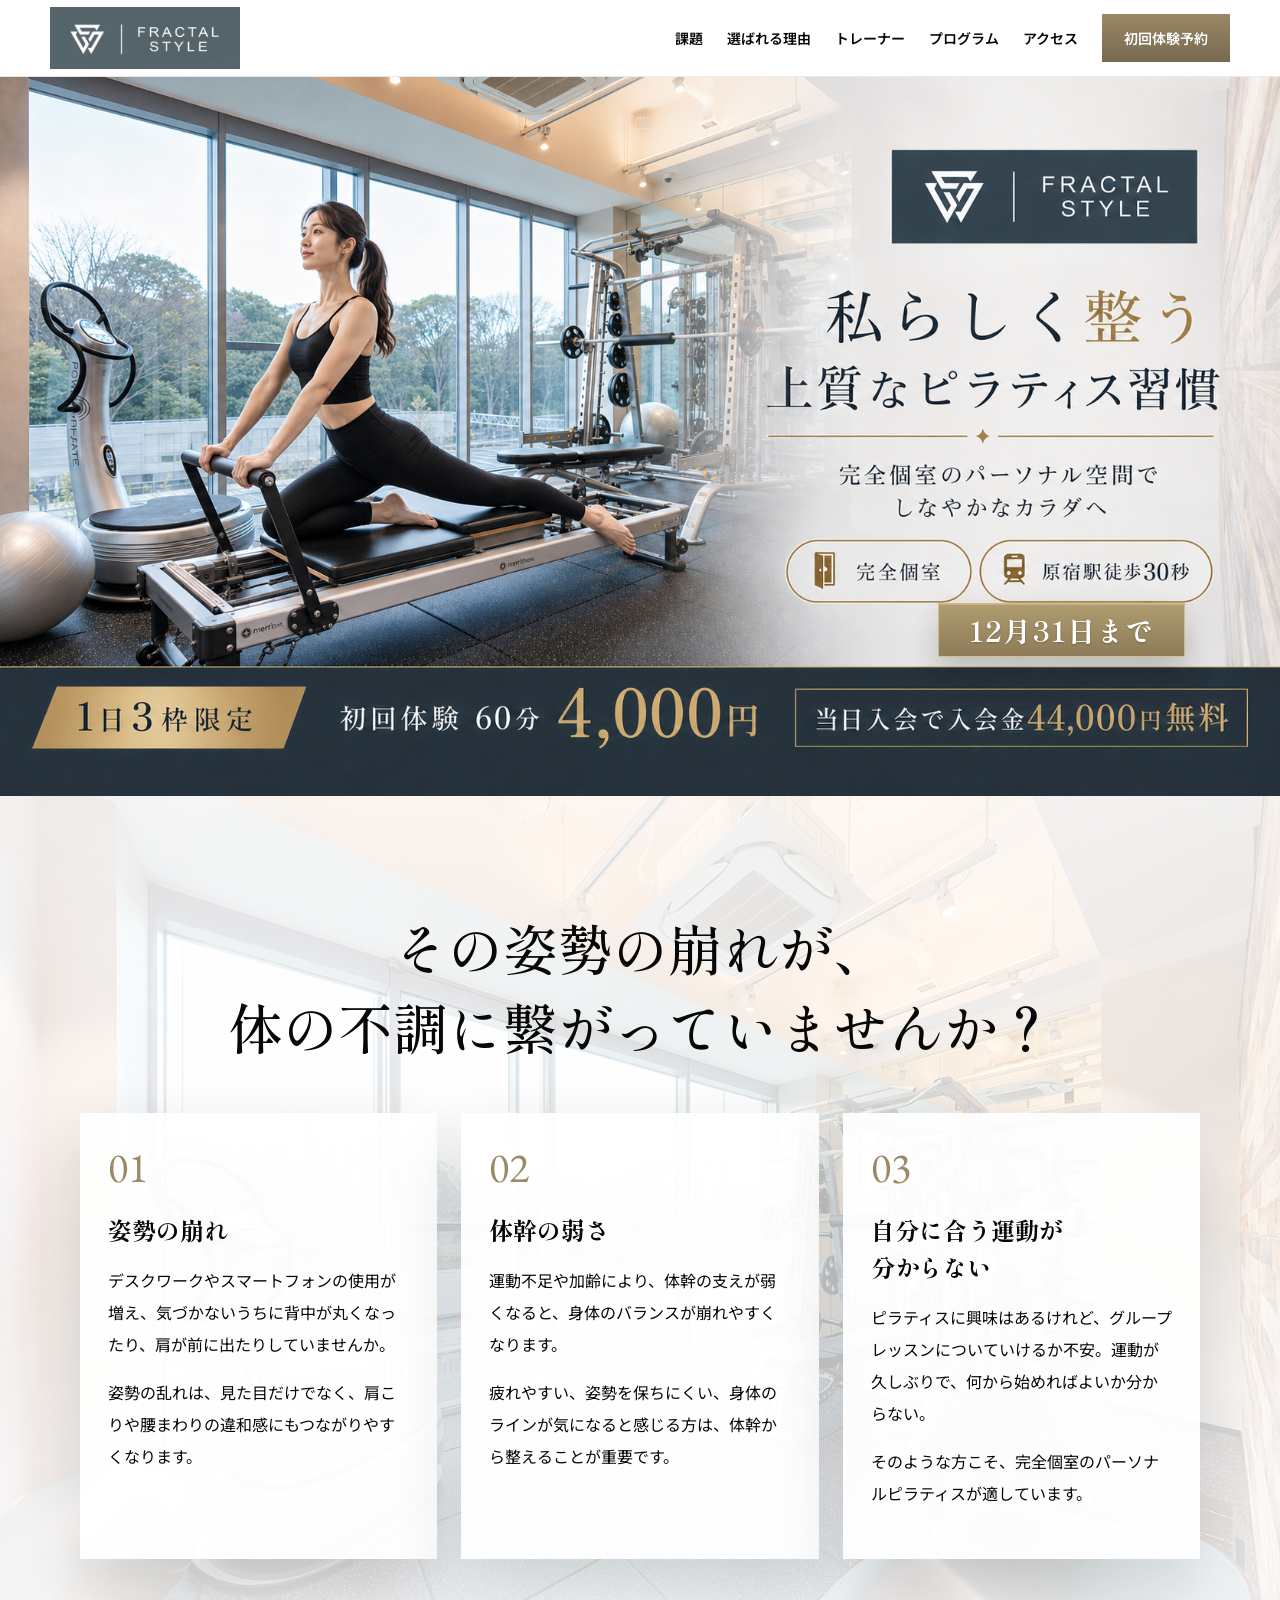
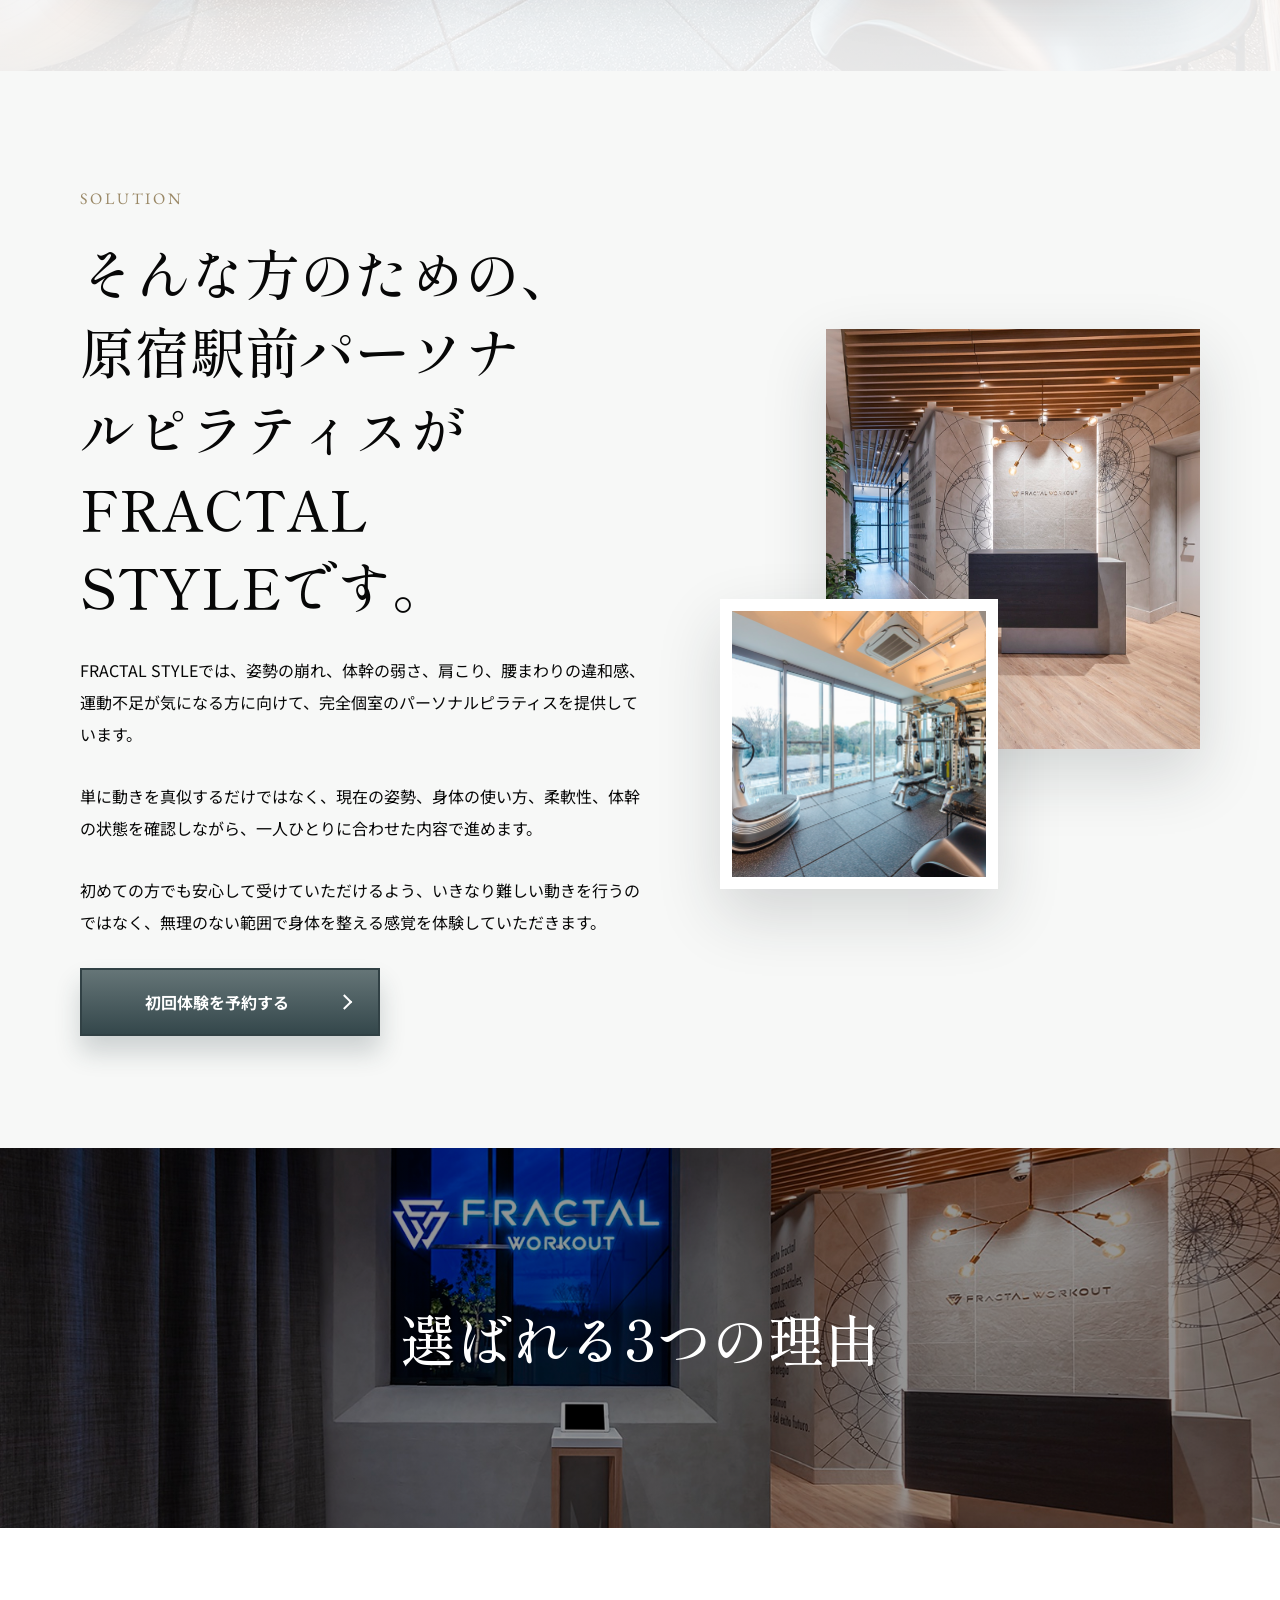
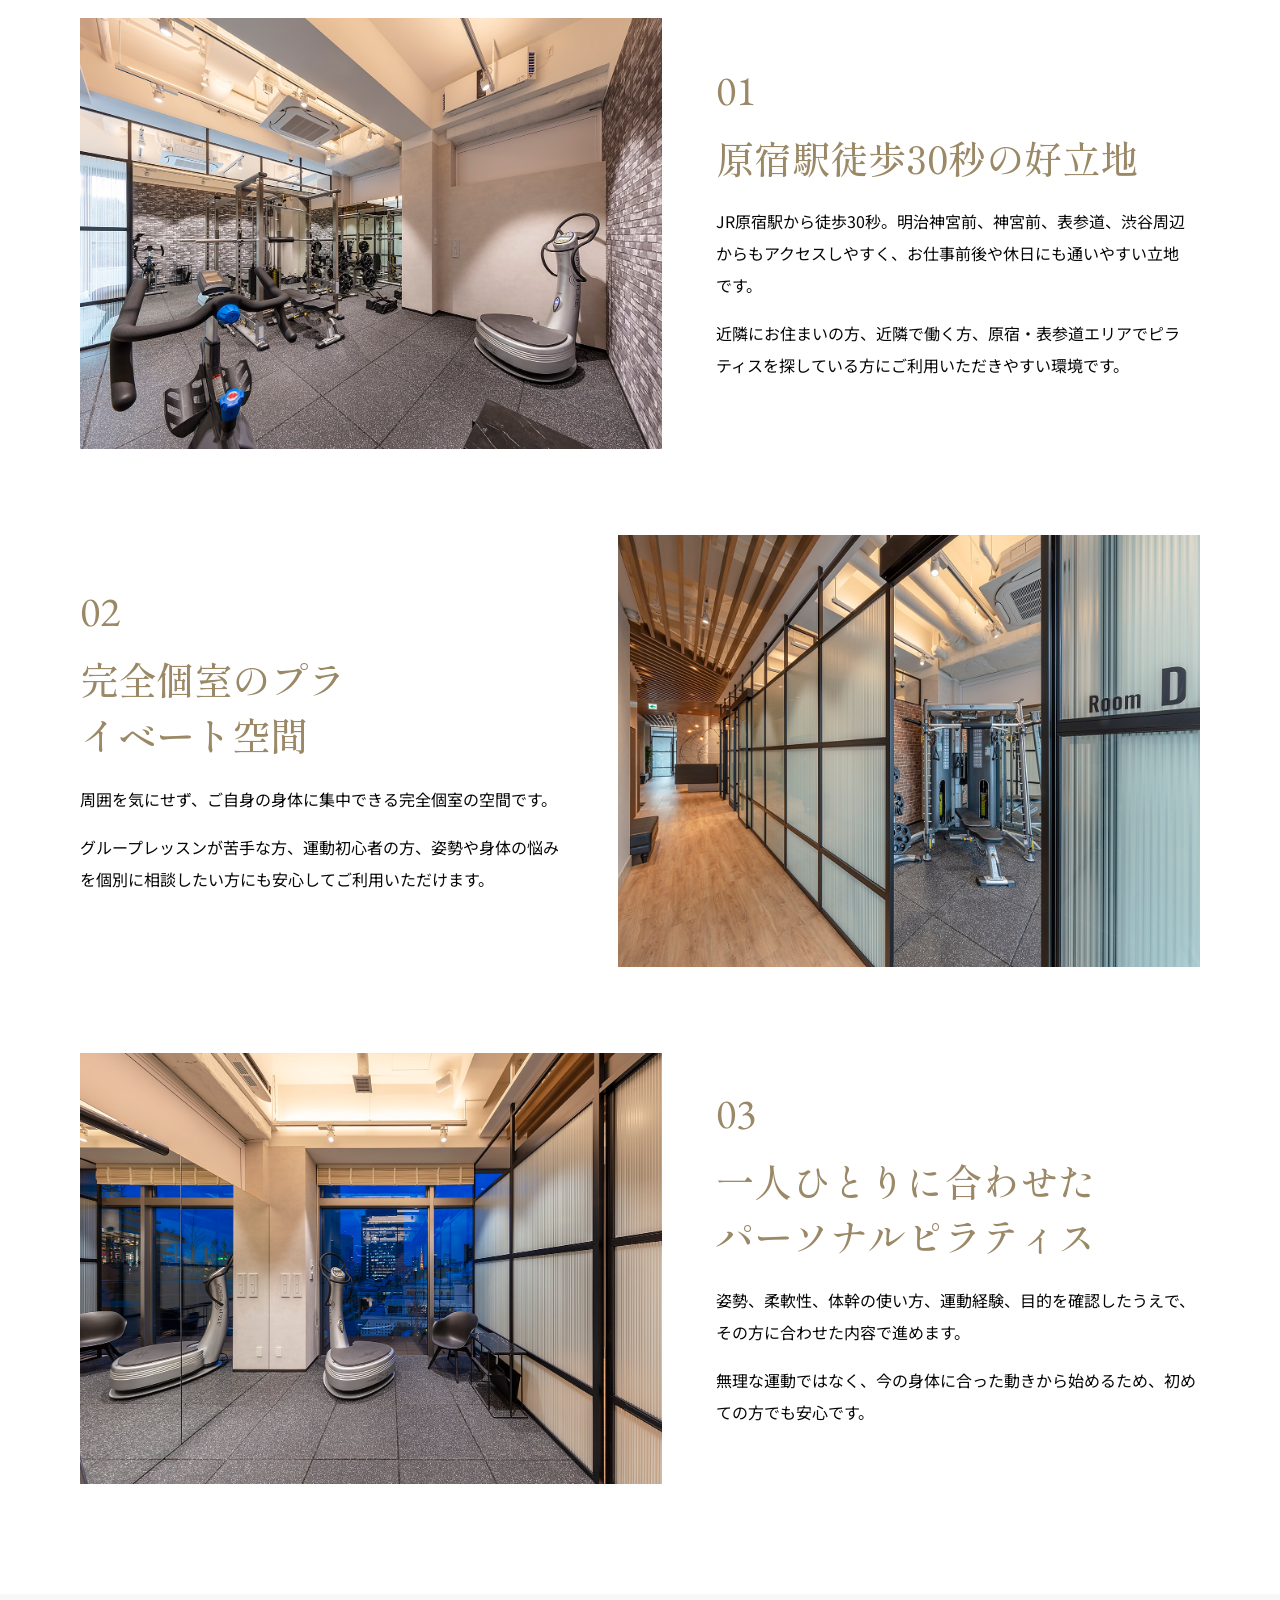
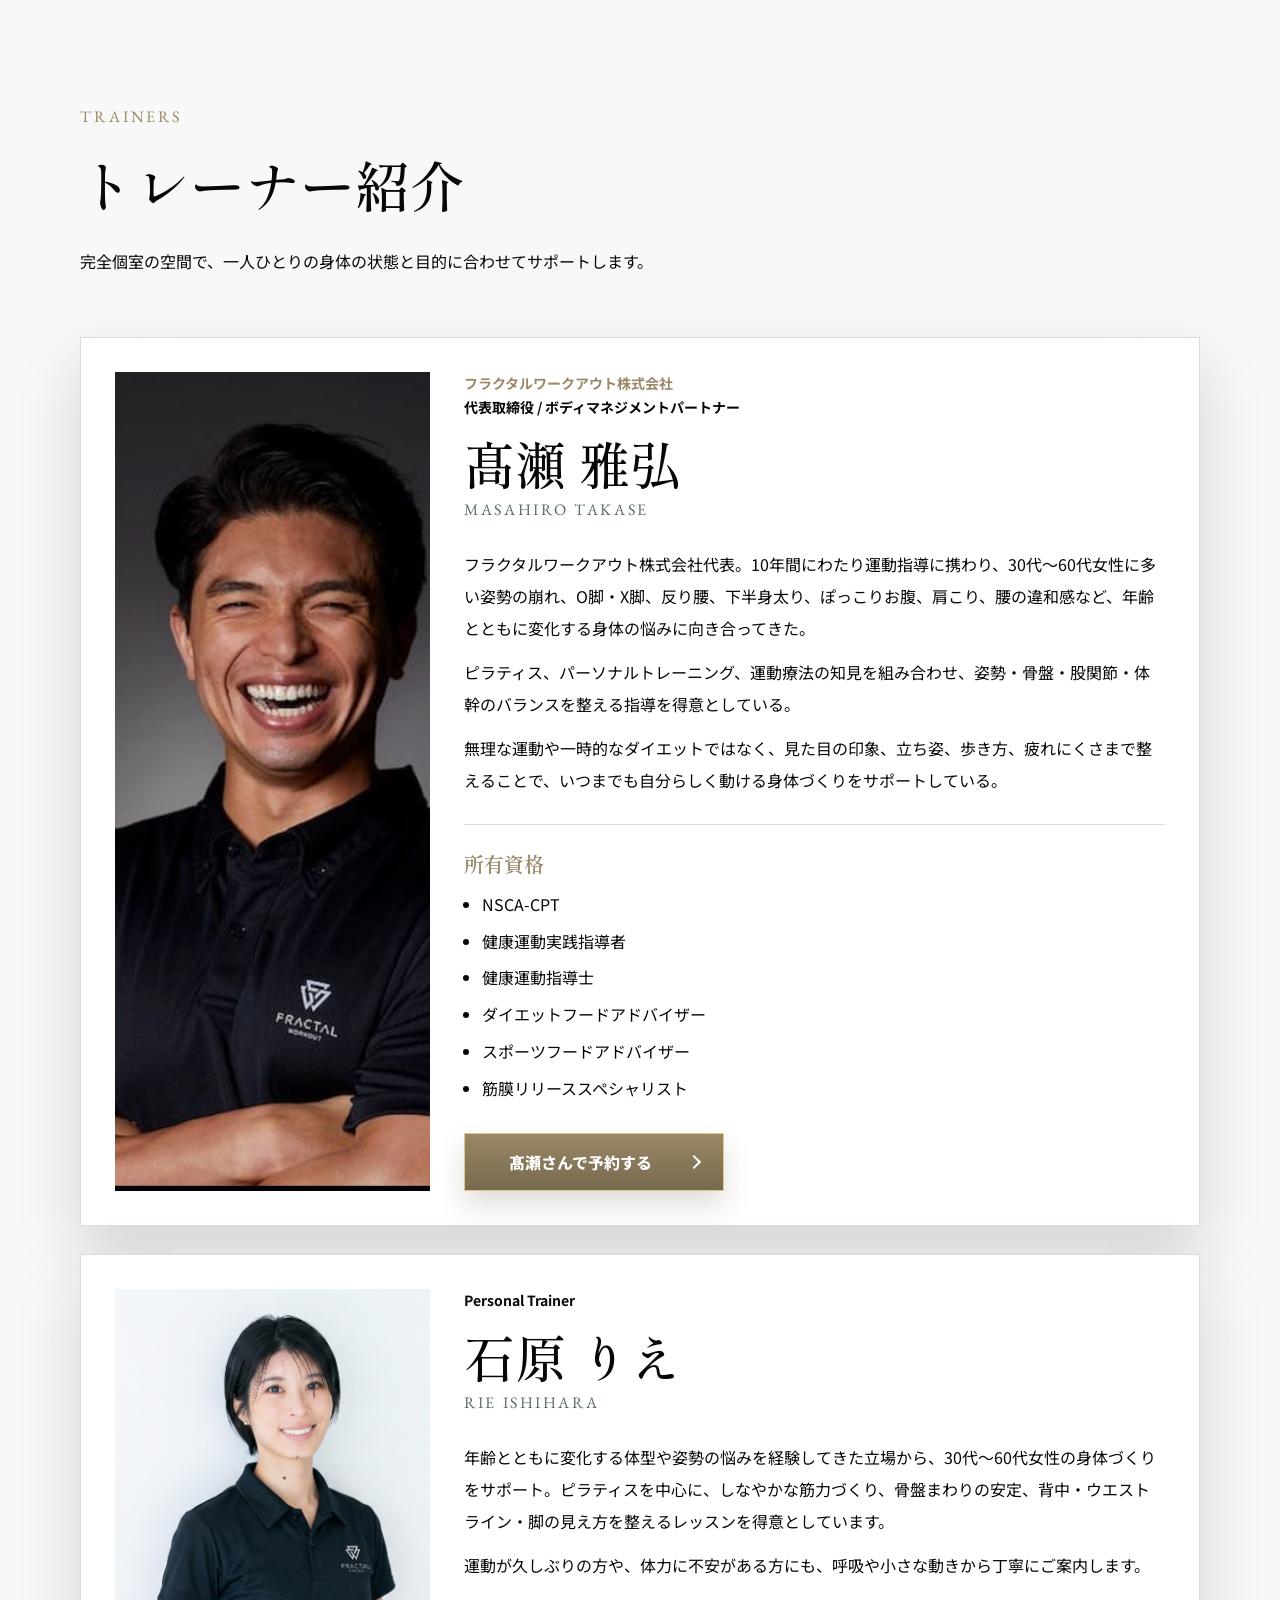
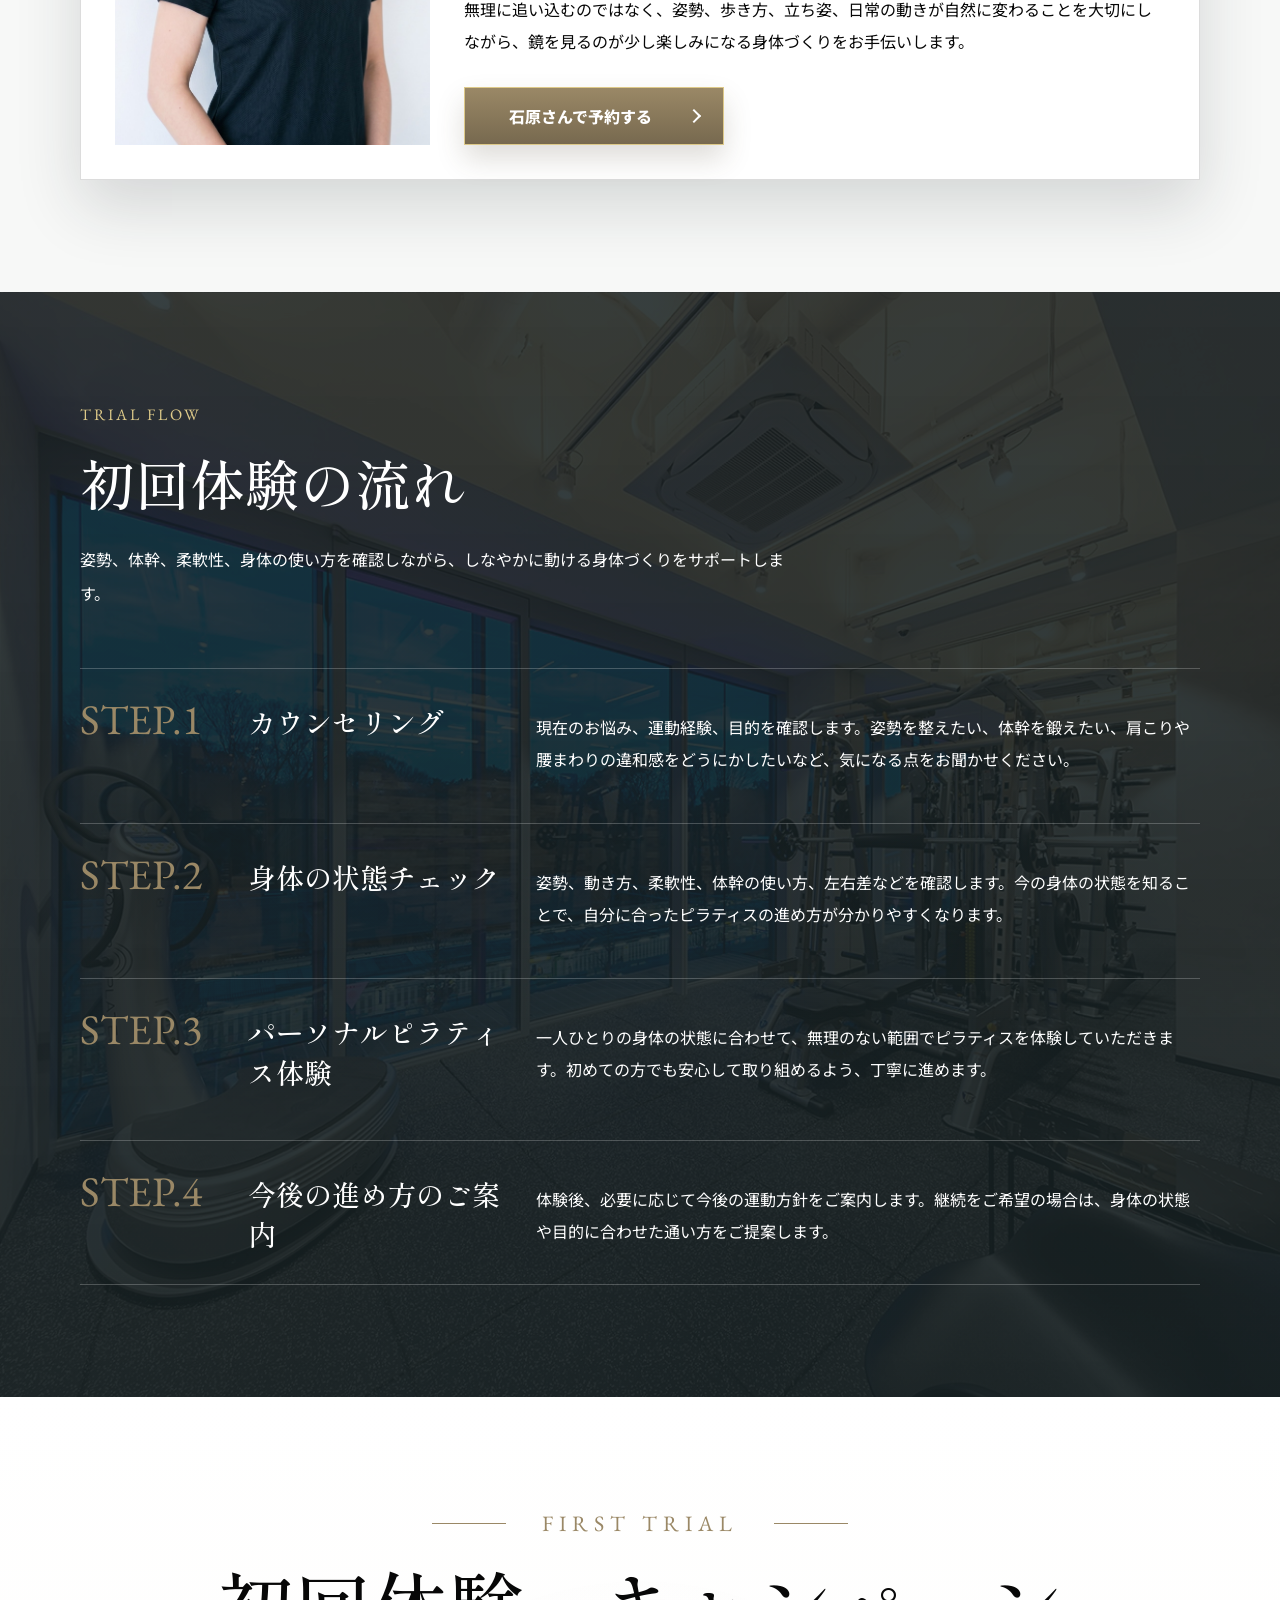
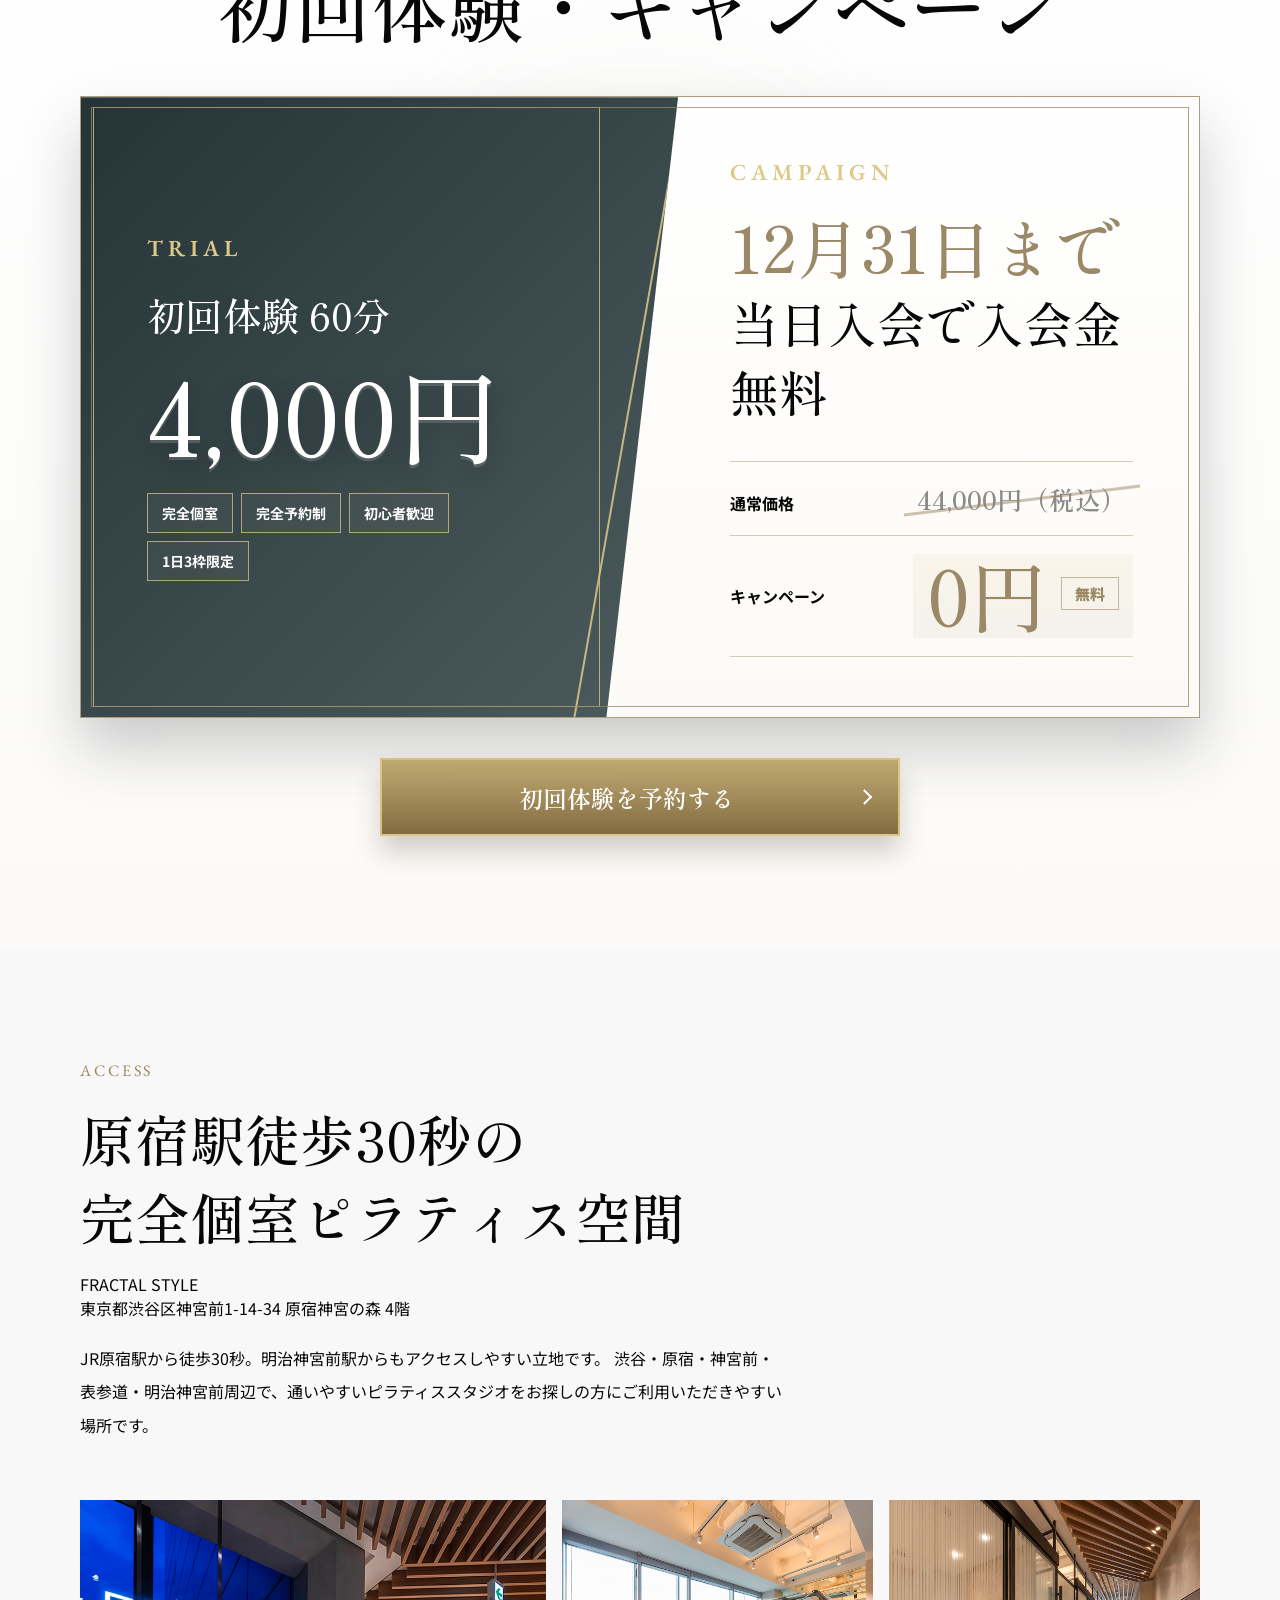
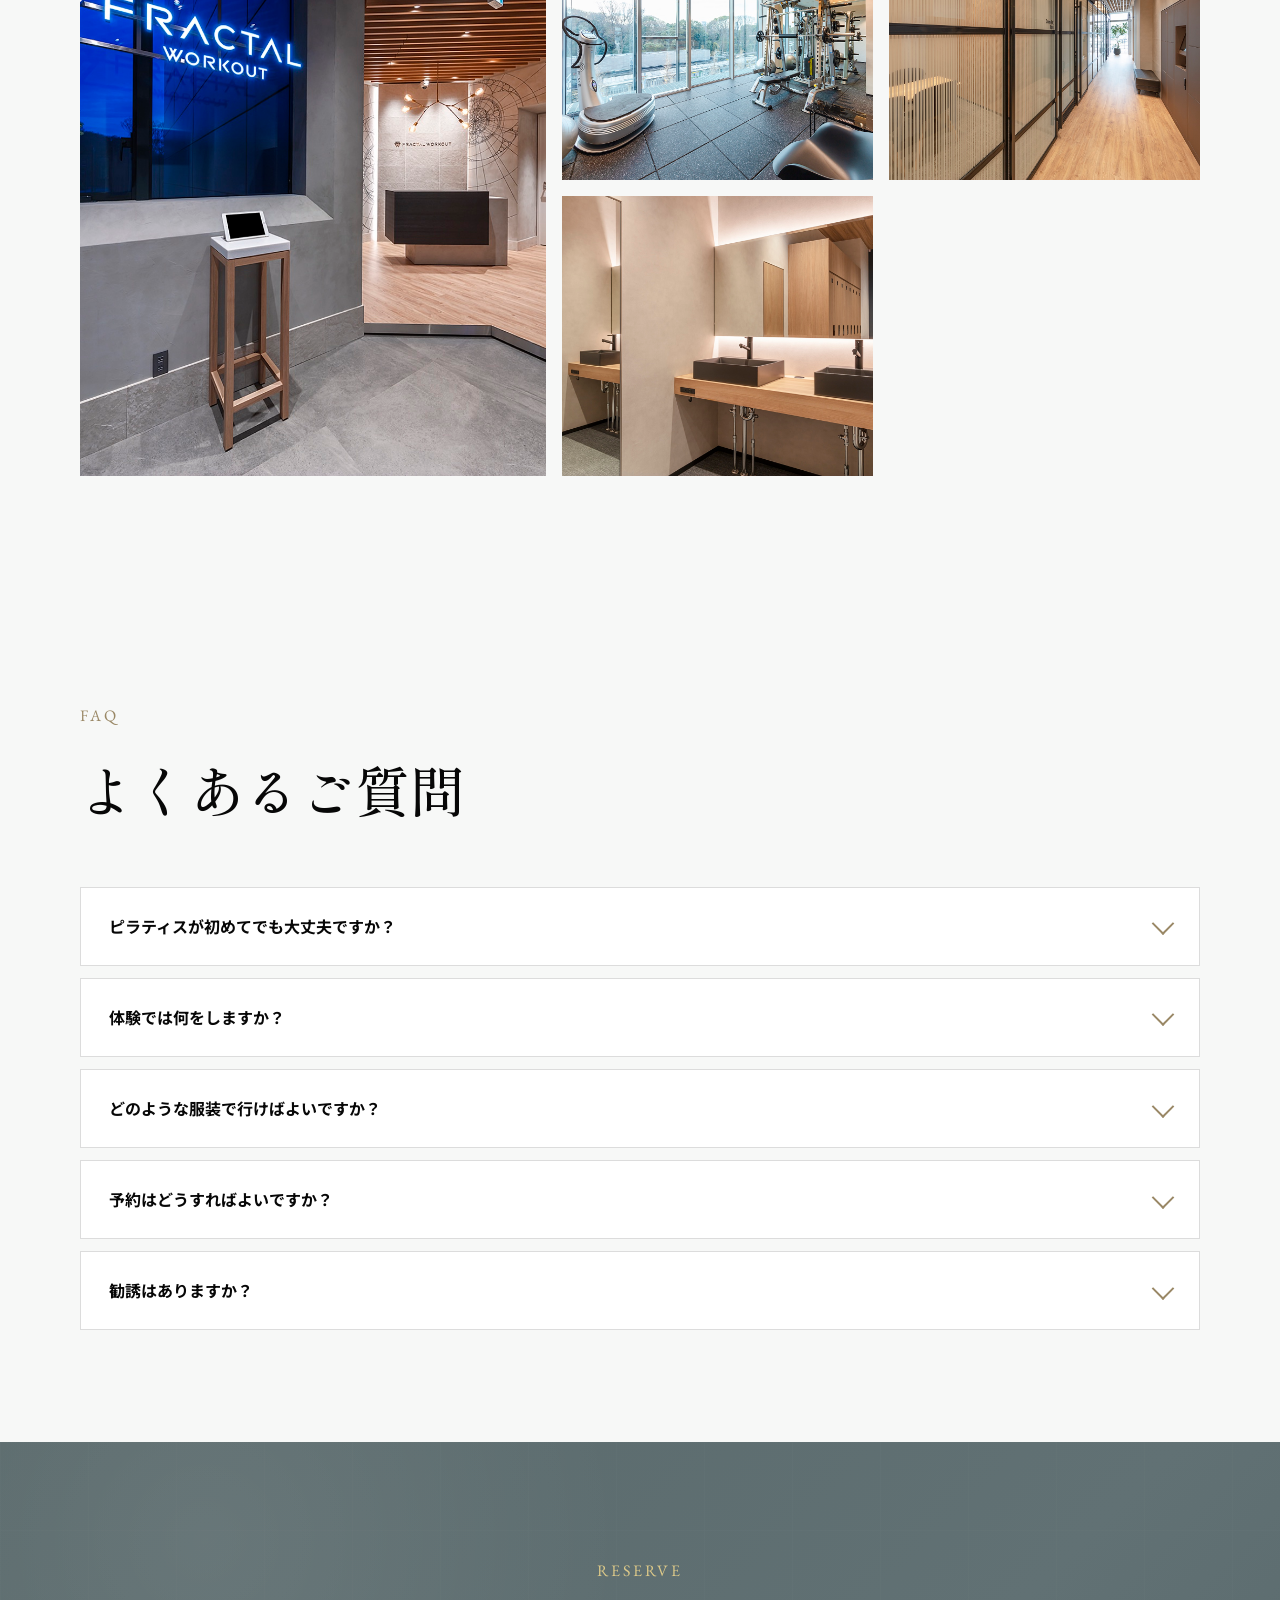
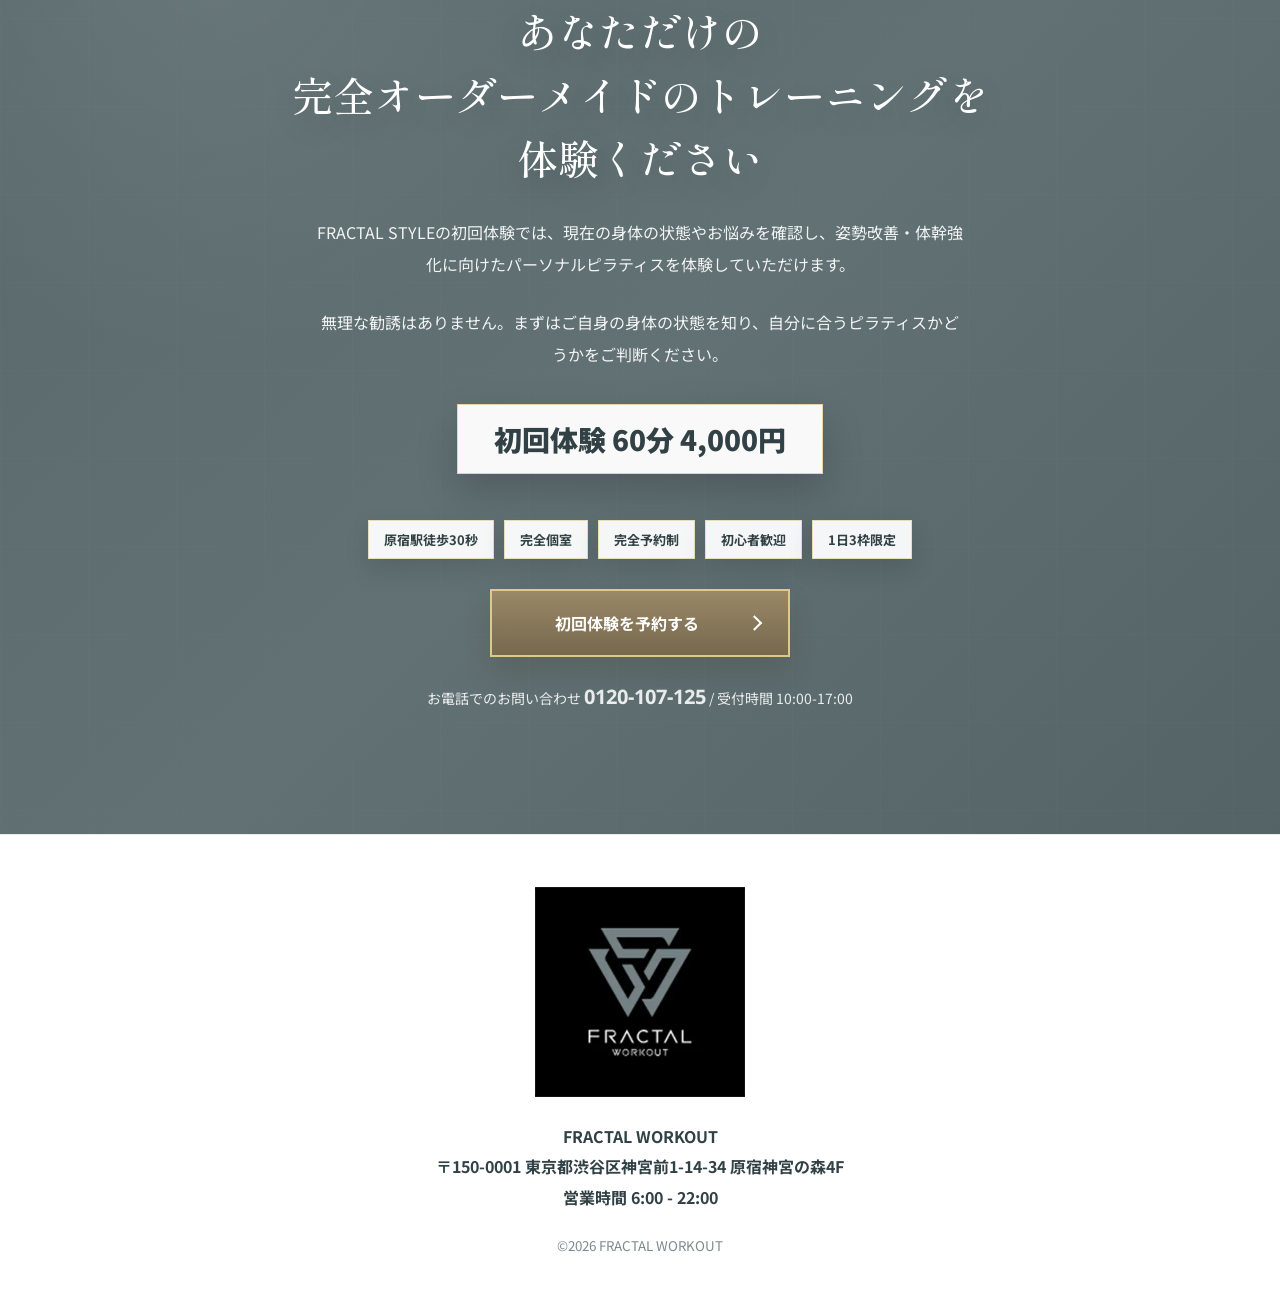
==== index.html @ 4dd850ac "Match FV deadline label size to selected mock" ====
<!DOCTYPE html>
<html lang="ja">
  <head>
    <meta charset="UTF-8" />
    <meta name="viewport" content="width=device-width, initial-scale=1.0" />
	    <title>FRACTAL STYLE｜原宿駅前の完全個室パーソナルピラティス</title>
    <meta
      name="description"
	      content="原宿駅徒歩30秒。完全個室で始めるパーソナルピラティス。姿勢改善・体幹強化を目的とした初回体験60分4,000円。"
    />
    <link rel="preconnect" href="https://fonts.googleapis.com" />
    <link rel="preconnect" href="https://fonts.gstatic.com" crossorigin />
    <link
      href="https://fonts.googleapis.com/css2?family=EB+Garamond:wght@400;500;600&family=Noto+Sans+JP:wght@300;400;500;700;900&family=Noto+Sans:wght@400;600;700&family=Shippori+Mincho:wght@400;500;600;700&display=swap"
      rel="stylesheet"
    />
	    <link rel="stylesheet" href="./styles-bg2.css?v=20260518-deadline-pill2" />
  </head>
  <body>
    <header class="header" data-header>
      <div class="header__inner">
        <a class="header__logo" href="#top" aria-label="FRACTAL STYLE トップへ">
          <img src="./assets/images/fractal-style-logo-horizontal-reference.png?v=20260518-deadline-pill2" alt="FRACTAL STYLE" />
        </a>
        <button class="header__toggle" type="button" aria-label="メニューを開閉" data-menu-toggle>
          <span></span>
          <span></span>
        </button>
        <nav class="header__nav" data-nav>
	          <a href="#problem">課題</a>
	          <a href="#feature">選ばれる理由</a>
	          <a href="#trainers">トレーナー</a>
	          <a href="#program">プログラム</a>
	          <a href="#access">アクセス</a>
	          <a class="header__button" href="https://fractal-workout.stores.jp/reserve/fractal-workout/4897576/book/course_type?courseCanonicalId=946005">初回体験予約</a>
        </nav>
      </div>
    </header>

    <main id="top">
      <section class="fv">
        <div class="fv__media">
          <img src="./assets/images/hero-fractal-style-final-20260516.png?v=20260518-deadline-pill2" alt="FRACTAL STYLEの完全個室パーソナルピラティス" />
        </div>
        <div class="fv__deadline-pill" aria-label="キャンペーン期限">
          <span data-campaign-deadline>5月31日まで</span>
        </div>
        <div class="fv-mobile" aria-label="FRACTAL STYLEの完全個室パーソナルピラティス">
          <img class="fv-mobile__image" src="./assets/images/hero-fractal-style-mobile-provided-20260516.png?v=20260518-deadline-pill2" alt="私らしく整う上質なピラティス習慣。完全個室、原宿駅徒歩30秒。初回体験60分4,000円、当日入会で入会金44,000円無料。" />
        </div>
      </section>

      <section class="problem section" id="problem">
        <div class="inner">
          <h2 class="section-title reveal">
            <span class="line">その姿勢の崩れが、</span><br />
            <span class="line">体の不調に繋がっていませんか？</span>
          </h2>
          <div class="problem__grid">
            <article class="problem-card reveal">
              <span>01</span>
              <h3>姿勢の崩れ</h3>
              <p>デスクワークやスマートフォンの使用が増え、気づかないうちに背中が丸くなったり、肩が前に出たりしていませんか。</p>
              <p>姿勢の乱れは、見た目だけでなく、肩こりや腰まわりの違和感にもつながりやすくなります。</p>
            </article>
            <article class="problem-card reveal">
              <span>02</span>
              <h3>体幹の弱さ</h3>
              <p>運動不足や加齢により、体幹の支えが弱くなると、身体のバランスが崩れやすくなります。</p>
              <p>疲れやすい、姿勢を保ちにくい、身体のラインが気になると感じる方は、体幹から整えることが重要です。</p>
            </article>
            <article class="problem-card reveal">
              <span>03</span>
              <h3>自分に合う運動が<br />分からない</h3>
              <p>ピラティスに興味はあるけれど、グループレッスンについていけるか不安。運動が久しぶりで、何から始めればよいか分からない。</p>
              <p>そのような方こそ、完全個室のパーソナルピラティスが適しています。</p>
            </article>
          </div>
        </div>
      </section>

      <section class="concept section" id="concept">
        <div class="inner concept__inner">
          <div class="concept__text reveal">
            <p class="section-label">SOLUTION</p>
            <h2 class="concept__title">
              <span class="line">そんな方のための、</span><br />
              <span class="line">原宿駅前パーソナルピラティスが</span><br />
              <span class="line">FRACTAL STYLEです。</span>
            </h2>
            <p>
              FRACTAL STYLEでは、姿勢の崩れ、体幹の弱さ、肩こり、腰まわりの違和感、運動不足が気になる方に向けて、完全個室のパーソナルピラティスを提供しています。
            </p>
            <p>
              単に動きを真似するだけではなく、現在の姿勢、身体の使い方、柔軟性、体幹の状態を確認しながら、一人ひとりに合わせた内容で進めます。
            </p>
            <p>
              初めての方でも安心して受けていただけるよう、いきなり難しい動きを行うのではなく、無理のない範囲で身体を整える感覚を体験していただきます。
            </p>
            <a class="button button--dark" href="https://fractal-workout.stores.jp/reserve/fractal-workout/4897576/book/course_type?courseCanonicalId=946005">初回体験を予約する</a>
          </div>
          <div class="concept__images reveal">
            <img src="./assets/images/interior_reception_01.jpg" alt="FRACTAL STYLEの受付空間" />
            <img src="./assets/images/interior_gym_day_01.jpg" alt="自然光が入る完全個室トレーニング空間" />
          </div>
        </div>
      </section>

      <section class="feature" id="feature">
        <div class="feature__heading reveal">
          <h2>選ばれる3つの理由</h2>
        </div>
        <div class="inner feature__list">
          <article class="feature-item reveal">
            <div class="feature-item__image">
              <img src="./assets/images/interior_gym_day_02.jpg" alt="原宿駅徒歩30秒のジム空間" />
            </div>
            <div class="feature-item__body">
              <span>01</span>
              <h3>原宿駅徒歩30秒の好立地</h3>
              <p>JR原宿駅から徒歩30秒。明治神宮前、神宮前、表参道、渋谷周辺からもアクセスしやすく、お仕事前後や休日にも通いやすい立地です。</p>
              <p>近隣にお住まいの方、近隣で働く方、原宿・表参道エリアでピラティスを探している方にご利用いただきやすい環境です。</p>
            </div>
          </article>
          <article class="feature-item feature-item--reverse reveal">
            <div class="feature-item__image">
              <img src="./assets/images/interior_private_room_01.jpg" alt="完全個室のプライベート空間" />
            </div>
            <div class="feature-item__body">
              <span>02</span>
              <h3>完全個室のプライベート空間</h3>
              <p>周囲を気にせず、ご自身の身体に集中できる完全個室の空間です。</p>
              <p>グループレッスンが苦手な方、運動初心者の方、姿勢や身体の悩みを個別に相談したい方にも安心してご利用いただけます。</p>
            </div>
          </article>
          <article class="feature-item reveal">
            <div class="feature-item__image">
              <img src="./assets/images/interior_gym_night_02.jpg" alt="一人ひとりに合わせた体験設計" />
            </div>
            <div class="feature-item__body">
              <span>03</span>
              <h3>一人ひとりに合わせた<br />パーソナルピラティス</h3>
              <p>姿勢、柔軟性、体幹の使い方、運動経験、目的を確認したうえで、その方に合わせた内容で進めます。</p>
              <p>無理な運動ではなく、今の身体に合った動きから始めるため、初めての方でも安心です。</p>
            </div>
          </article>
        </div>
      </section>

      <section class="trainers section" id="trainers">
        <div class="inner">
          <div class="heading-block reveal">
            <p class="section-label">TRAINERS</p>
            <h2>トレーナー紹介</h2>
            <p>完全個室の空間で、一人ひとりの身体の状態と目的に合わせてサポートします。</p>
          </div>
          <div class="trainers__grid">
            <article class="trainer-card trainer-card--primary reveal">
              <div class="trainer-card__image">
                <img src="./assets/images/trainer_masahiro_takase.jpg" alt="髙瀬 雅弘" />
              </div>
              <div class="trainer-card__body">
                <p class="trainer-card__company">フラクタルワークアウト株式会社</p>
                <p class="trainer-card__role">代表取締役 / ボディマネジメントパートナー</p>
                <h3>髙瀬 雅弘</h3>
                <p class="trainer-card__en">MASAHIRO TAKASE</p>
                <div class="trainer-card__bio">
                  <p>フラクタルワークアウト株式会社代表。10年間にわたり運動指導に携わり、30代〜60代女性に多い姿勢の崩れ、O脚・X脚、反り腰、下半身太り、ぽっこりお腹、肩こり、腰の違和感など、年齢とともに変化する身体の悩みに向き合ってきた。</p>
                  <p>ピラティス、パーソナルトレーニング、運動療法の知見を組み合わせ、姿勢・骨盤・股関節・体幹のバランスを整える指導を得意としている。</p>
                  <p>無理な運動や一時的なダイエットではなく、見た目の印象、立ち姿、歩き方、疲れにくさまで整えることで、いつまでも自分らしく動ける身体づくりをサポートしている。</p>
                </div>
                <div class="trainer-card__details">
                  <div>
                    <h4>所有資格</h4>
                    <ul>
                      <li>NSCA-CPT</li>
                      <li>健康運動実践指導者</li>
                      <li>健康運動指導士</li>
                      <li>ダイエットフードアドバイザー</li>
                      <li>スポーツフードアドバイザー</li>
                      <li>筋膜リリーススペシャリスト</li>
                    </ul>
                  </div>
                </div>
                <a class="trainer-card__button" href="https://fractal-workout.stores.jp/reserve/fractal-workout/4897576/book/course_type?courseCanonicalId=946005">髙瀬さんで予約する</a>
              </div>
            </article>
            <article class="trainer-card reveal">
              <div class="trainer-card__image">
                <img src="./assets/images/trainer_rie_ishihara.jpg" alt="石原 りえ" />
              </div>
              <div class="trainer-card__body">
                <p class="trainer-card__role">Personal Trainer</p>
                <h3>石原 りえ</h3>
                <p class="trainer-card__en">RIE ISHIHARA</p>
                <div class="trainer-card__bio">
                  <p>年齢とともに変化する体型や姿勢の悩みを経験してきた立場から、30代〜60代女性の身体づくりをサポート。ピラティスを中心に、しなやかな筋力づくり、骨盤まわりの安定、背中・ウエストライン・脚の見え方を整えるレッスンを得意としています。</p>
                  <p>運動が久しぶりの方や、体力に不安がある方にも、呼吸や小さな動きから丁寧にご案内します。</p>
                  <p>無理に追い込むのではなく、姿勢、歩き方、立ち姿、日常の動きが自然に変わることを大切にしながら、鏡を見るのが少し楽しみになる身体づくりをお手伝いします。</p>
                </div>
                <a class="trainer-card__button" href="https://fractal-workout.stores.jp/reserve/fractal-workout/4897576/book/course_type?courseCanonicalId=9">石原さんで予約する</a>
              </div>
            </article>
          </div>
        </div>
      </section>

      <section class="program section" id="program">
        <div class="inner">
          <div class="heading-block heading-block--light reveal">
            <p class="section-label">TRIAL FLOW</p>
            <h2>
              <span class="line">初回体験の流れ</span>
            </h2>
            <p>姿勢、体幹、柔軟性、身体の使い方を確認しながら、しなやかに動ける身体づくりをサポートします。</p>
          </div>
          <div class="program__steps">
            <article class="step reveal">
              <span>STEP.1</span>
              <h3>カウンセリング</h3>
              <p>現在のお悩み、運動経験、目的を確認します。姿勢を整えたい、体幹を鍛えたい、肩こりや腰まわりの違和感をどうにかしたいなど、気になる点をお聞かせください。</p>
            </article>
            <article class="step reveal">
              <span>STEP.2</span>
              <h3>身体の状態チェック</h3>
              <p>姿勢、動き方、柔軟性、体幹の使い方、左右差などを確認します。今の身体の状態を知ることで、自分に合ったピラティスの進め方が分かりやすくなります。</p>
            </article>
            <article class="step reveal">
              <span>STEP.3</span>
              <h3>パーソナルピラティス体験</h3>
              <p>一人ひとりの身体の状態に合わせて、無理のない範囲でピラティスを体験していただきます。初めての方でも安心して取り組めるよう、丁寧に進めます。</p>
            </article>
            <article class="step reveal">
              <span>STEP.4</span>
              <h3>今後の進め方のご案内</h3>
              <p>体験後、必要に応じて今後の運動方針をご案内します。継続をご希望の場合は、身体の状態や目的に合わせた通い方をご提案します。</p>
            </article>
          </div>
        </div>
      </section>

      <section class="offer section" id="trial">
        <div class="inner offer__inner reveal">
          <p class="section-label">FIRST TRIAL</p>
          <h2>初回体験・キャンペーン</h2>
          <div class="trial-panel" aria-label="初回体験とキャンペーン">
            <div class="trial-panel__main">
              <p class="trial-panel__label">TRIAL</p>
              <p class="trial-panel__title">初回体験 60分</p>
              <p class="trial-panel__price">4,000円</p>
              <div class="trial-panel__badges" aria-label="初回体験の特徴">
                <span>完全個室</span>
                <span>完全予約制</span>
                <span>初心者歓迎</span>
                <span>1日3枠限定</span>
              </div>
            </div>
            <div class="trial-panel__campaign">
              <p class="trial-panel__label">CAMPAIGN</p>
              <h3>
                <span data-campaign-deadline>5月31日まで</span><br />
                当日入会で入会金無料
              </h3>
              <dl>
                <div>
                  <dt>通常価格</dt>
                  <dd class="trial-panel__normal-price"><span>44,000円（税込）</span></dd>
                </div>
                <div>
                  <dt>キャンペーン</dt>
                  <dd class="trial-panel__free-price"><span>0円</span><em>無料</em></dd>
                </div>
              </dl>
            </div>
          </div>
          <a class="button" href="https://fractal-workout.stores.jp/reserve/fractal-workout/4897576/book/course_type?courseCanonicalId=946005">初回体験を予約する</a>
        </div>
      </section>

      <section class="private section" id="access">
        <div class="inner">
          <div class="heading-block reveal">
            <p class="section-label">ACCESS</p>
            <h2>
              <span class="line">原宿駅徒歩30秒の</span><br />
              <span class="line">完全個室<br class="sp" />ピラティス空間</span>
            </h2>
            <p>
              FRACTAL STYLE<br />
              東京都渋谷区神宮前1-14-34 原宿神宮の森 4階
            </p>
            <p>
              JR原宿駅から徒歩30秒。明治神宮前駅からもアクセスしやすい立地です。
              渋谷・原宿・神宮前・表参道・明治神宮前周辺で、通いやすいピラティススタジオをお探しの方にご利用いただきやすい場所です。
            </p>
          </div>
          <div class="private__gallery">
            <img class="reveal" src="./assets/images/interior_logo_wall_01.jpg" alt="FRACTAL STYLEのエントランス" />
            <img class="reveal" src="./assets/images/interior_gym_day_01.jpg" alt="明るいトレーニングエリア" />
            <img class="reveal" src="./assets/images/interior_hallway_01.jpg" alt="完全個室へ続く廊下" />
            <img class="reveal" src="./assets/images/interior_powder_01.jpg" alt="パウダールーム" />
          </div>
        </div>
      </section>

      <section class="faq section">
        <div class="inner">
          <div class="heading-block reveal">
            <p class="section-label">FAQ</p>
            <h2>よくあるご質問</h2>
          </div>
          <div class="faq__list reveal">
            <details>
              <summary>ピラティスが初めてでも大丈夫ですか？</summary>
              <p>はい。初めての方でも安心して受けていただけるよう、身体の状態に合わせて無理のない範囲で進めます。</p>
            </details>
            <details>
              <summary>体験では何をしますか？</summary>
              <p>現在のお悩みや目的を確認したうえで、姿勢、柔軟性、体幹の使い方などを確認し、ピラティスを体験していただきます。</p>
            </details>
            <details>
              <summary>どのような服装で行けばよいですか？</summary>
              <p>動きやすい服装でお越しください。</p>
            </details>
            <details>
              <summary>予約はどうすればよいですか？</summary>
              <p>予約ボタンより、担当インストラクターを選択し、「ゲスト予約」または「ログイン予約」からお申し込みください。</p>
            </details>
            <details>
              <summary>勧誘はありますか？</summary>
              <p>無理な勧誘はありません。体験後に継続をご希望の場合は、身体の状態や目的に合わせた通い方をご案内します。</p>
            </details>
          </div>
        </div>
      </section>

      <section class="cta" id="reserve">
        <div class="cta__overlay">
          <div class="inner cta__inner reveal">
            <p class="section-label">RESERVE</p>
            <h2>
              <span class="line">あなただけの</span><br />
              <span class="line">完全オーダーメイドの<br class="sp" />トレーニングを</span><br />
              <span class="line">体験ください</span>
            </h2>
            <p>
              FRACTAL STYLEの初回体験では、現在の身体の状態やお悩みを確認し、姿勢改善・体幹強化に向けたパーソナルピラティスを体験していただけます。
            </p>
            <p>無理な勧誘はありません。まずはご自身の身体の状態を知り、自分に合うピラティスかどうかをご判断ください。</p>
            <div class="cta__limit">初回体験 60分 4,000円</div>
            <div class="fv__badges cta__badges">
              <span>原宿駅徒歩30秒</span>
              <span>完全個室</span>
              <span>完全予約制</span>
              <span>初心者歓迎</span>
              <span>1日3枠限定</span>
            </div>
            <a class="button" href="https://fractal-workout.stores.jp/reserve/fractal-workout/4897576/book/course_type?courseCanonicalId=946005">初回体験を予約する</a>
            <p class="cta__tel">お電話でのお問い合わせ <a href="tel:0120107125">0120-107-125</a> / 受付時間 10:00-17:00</p>
          </div>
        </div>
      </section>
    </main>

    <footer class="footer">
      <div class="inner footer__inner">
        <img src="./assets/images/logo.webp" alt="FRACTAL WORKOUT" />
        <p>
          FRACTAL WORKOUT<br />
          〒150-0001 東京都渋谷区神宮前1-14-34 原宿神宮の森4F<br />
          営業時間 6:00 - 22:00
        </p>
        <small>©2026 FRACTAL WORKOUT</small>
      </div>
    </footer>
    <script src="./script.js?v=20260518-deadline-pill2"></script>
  </body>
</html>
---- styles-bg2.css ----
:root {
  --black: #070707;
  --white: #fff;
  --gray-50: #f7f8f7;
  --gray-100: #ecefed;
  --gray-300: #cbd3d2;
  --smoke: #59696b;
  --smoke-dark: #314145;
  --gold: #9a8866;
  --line: rgba(7, 7, 7, 0.14);
  --shadow: 0 26px 60px rgba(30, 40, 42, 0.16);
}

*,
*::before,
*::after {
  box-sizing: border-box;
}

html {
  scroll-behavior: smooth;
}

body {
  margin: 0;
  color: var(--black);
  background: var(--white);
  font-family: "Noto Sans JP", sans-serif;
  letter-spacing: 0;
  overflow-x: hidden;
}

img {
  display: block;
  width: 100%;
  height: auto;
}

a {
  color: inherit;
  text-decoration: none;
}

.line {
  display: inline-block;
}

.sp {
  display: none;
}

.inner {
  width: min(1120px, calc(100% - 40px));
  margin: 0 auto;
}

.section {
  padding: 112px 0;
}

.section-label {
  margin: 0 0 18px;
  color: var(--gold);
  font-family: "EB Garamond", serif;
  font-size: 16px;
  letter-spacing: 0.18em;
  text-transform: uppercase;
}

.section-title,
.heading-block h2,
.intro h2,
.concept h2,
.change h2,
.cta h2 {
  margin: 0;
  font-family: "Shippori Mincho", serif;
  font-size: clamp(32px, 4.3vw, 56px);
  font-weight: 500;
  line-height: 1.42;
  text-wrap: balance;
}

.heading-block {
  max-width: 760px;
  margin-bottom: 58px;
}

.heading-block p:last-child {
  margin: 22px 0 0;
  max-width: 44em;
  line-height: 2.1;
}

.button {
  position: relative;
  display: inline-flex;
  align-items: center;
  justify-content: center;
  min-width: 300px;
  min-height: 68px;
  padding: 18px 58px 18px 32px;
  border: 2px solid #ddc989;
  background: linear-gradient(180deg, #9a8866 0%, #77694f 100%);
  color: var(--white);
  font-weight: 700;
  box-shadow: 0 16px 26px rgba(80, 68, 45, 0.24);
  transition: transform 0.25s ease, box-shadow 0.25s ease;
}

.button::after {
  position: absolute;
  top: 50%;
  right: 28px;
  width: 11px;
  height: 11px;
  border-top: 2px solid currentColor;
  border-right: 2px solid currentColor;
  content: "";
  transform: translateY(-50%) rotate(45deg);
}

.button:hover {
  transform: translateY(-3px);
  box-shadow: 0 22px 34px rgba(80, 68, 45, 0.28);
}

.button--dark {
  border-color: var(--smoke-dark);
  background: linear-gradient(180deg, #657577 0%, #34474b 100%);
  box-shadow: 0 16px 26px rgba(37, 55, 58, 0.2);
}

.header {
  position: fixed;
  inset: 0 0 auto;
  z-index: 20;
  background: rgba(255, 255, 255, 0.92);
  border-bottom: 1px solid rgba(7, 7, 7, 0.08);
  backdrop-filter: blur(14px);
}

.header__inner {
  display: flex;
  align-items: center;
  justify-content: space-between;
  width: min(1180px, calc(100% - 36px));
  min-height: 76px;
  margin: 0 auto;
}

.header__logo {
  display: flex;
  align-items: center;
  width: 210px;
}

.header__logo img {
  width: 190px;
  height: auto;
  object-fit: contain;
}

.header__logo span {
  font-family: "Noto Sans", sans-serif;
  font-size: 15px;
  font-weight: 600;
  letter-spacing: 0.16em;
  line-height: 1.25;
}

.header__nav {
  display: flex;
  align-items: center;
  gap: 24px;
  font-size: 14px;
  font-weight: 600;
}

.header__button {
  padding: 14px 22px;
  background: linear-gradient(180deg, #9a8866 0%, #77694f 100%);
  color: var(--white);
}

.header__toggle {
  display: none;
}

.fv {
  position: relative;
  padding-top: 76px;
  background: var(--white);
}

.fv__media {
  width: 100%;
  overflow: hidden;
}

.fv__media img {
  width: 100%;
  height: auto;
  min-height: 0;
  object-fit: contain;
  object-position: center top;
}

.fv__deadline-pill {
  position: absolute;
  right: 7.4%;
  top: calc(74.2% + 12px);
  bottom: auto;
  z-index: 4;
  padding: clamp(12px, 0.9vw, 16px) clamp(30px, 2.35vw, 44px);
  border: 1px solid rgba(221, 201, 137, 0.82);
  background: linear-gradient(180deg, rgba(174, 154, 108, 0.97), rgba(139, 121, 86, 0.98));
  color: var(--white);
  font-family: "Shippori Mincho", serif;
  font-size: clamp(28px, 2.15vw, 36px);
  font-weight: 700;
  line-height: 1;
  letter-spacing: 0.04em;
  text-shadow: 0 1px 2px rgba(0, 0, 0, 0.22);
  box-shadow: 0 14px 30px rgba(10, 18, 20, 0.22), inset 0 1px 0 rgba(255, 255, 255, 0.22);
}

.fv-mobile {
  display: none;
}

.fv__campaign {
  position: absolute;
  right: clamp(24px, 5vw, 86px);
  bottom: clamp(18px, 2.2vw, 34px);
  z-index: 3;
  display: grid;
  grid-template-columns: repeat(3, auto);
  gap: 12px;
  align-items: stretch;
  max-width: min(760px, 58vw);
}

.fv__campaign-item,
.fv__campaign-offer {
  display: grid;
  align-content: center;
  min-height: 82px;
  padding: 14px 18px;
  background: rgba(255, 255, 255, 0.94);
  border: 1px solid rgba(49, 65, 69, 0.16);
  box-shadow: 0 14px 34px rgba(30, 40, 42, 0.14);
}

.fv__campaign-item span,
.fv__campaign-offer span {
  color: var(--gold);
  font-family: "EB Garamond", serif;
  font-size: 13px;
  font-weight: 600;
  letter-spacing: 0.16em;
}

.fv__campaign-item strong,
.fv__campaign-offer strong {
  margin-top: 5px;
  color: var(--black);
  font-size: clamp(15px, 1.25vw, 20px);
  font-weight: 900;
  line-height: 1.35;
  text-wrap: balance;
}

.fv__campaign-item strong {
  white-space: nowrap;
}

.fv__campaign-offer {
  background: rgba(49, 65, 69, 0.94);
  border-color: rgba(49, 65, 69, 0.42);
}

.fv__campaign-offer strong {
  color: var(--white);
}

.fv__copy {
  position: absolute;
  left: max(24px, calc((100vw - 1120px) / 2));
  bottom: 8%;
  z-index: 2;
  width: min(520px, calc(100% - 48px));
  padding: 34px 38px;
  background: rgba(255, 255, 255, 0.86);
  box-shadow: var(--shadow);
}

.fv__copy.reveal {
  opacity: 1;
  transform: none;
}

.fv__copy h1 {
  margin: 0;
  font-family: "Shippori Mincho", serif;
  font-size: clamp(38px, 5.5vw, 76px);
  font-weight: 600;
  line-height: 1.16;
}

.fv__lead {
  font-size: 20px;
  font-weight: 800;
}

.fv__copy p:not(.section-label) {
  margin: 20px 0 0;
  line-height: 1.9;
}

.fv__badges {
  display: flex;
  flex-wrap: wrap;
  gap: 10px;
  margin-top: 24px;
}

.fv__badges span {
  padding: 9px 15px;
  border: 1px solid var(--line);
  background: var(--white);
  font-size: 13px;
  font-weight: 700;
}

.price-strip {
  display: grid;
  gap: 8px;
  margin: 24px 0;
  padding: 18px 20px;
  background: rgba(49, 65, 69, 0.92);
  color: var(--white);
}

.price-strip strong {
  font-size: 24px;
  font-weight: 900;
}

.price-strip span {
  color: #ddc989;
  font-weight: 800;
}

.intro {
  background: var(--white);
}

.intro__inner {
  max-width: 820px;
  text-align: center;
}

.intro p:last-child {
  margin: 32px auto 0;
  max-width: 42em;
  line-height: 2.2;
}

.problem {
  background:
    linear-gradient(180deg, rgba(255, 255, 255, 0.88), rgba(255, 255, 255, 0.76) 50%, rgba(255, 255, 255, 0.9)),
    url("./assets/images/interior_gym_day_01.jpg") center / cover;
}

.section-title {
  margin-bottom: 48px;
  text-align: center;
}

.problem__grid {
  display: grid;
  grid-template-columns: repeat(3, 1fr);
  gap: 24px;
}

.problem-card {
  min-height: 410px;
  padding: 34px 28px;
  background: rgba(255, 255, 255, 0.92);
  box-shadow: var(--shadow);
}

.problem-card p + p {
  margin-top: 12px;
}

.problem-card span,
.feature-item__body span,
.step span,
.flow__list span {
  color: var(--gold);
  font-family: "EB Garamond", serif;
  font-size: 42px;
  line-height: 1;
}

.problem-card h3 {
  margin: 22px 0 16px;
  font-family: "Shippori Mincho", serif;
  font-size: 24px;
  line-height: 1.55;
}

.problem-card p,
.concept p,
.feature-item p,
.step p,
.change p,
.faq p {
  line-height: 2;
  line-break: strict;
  text-wrap: pretty;
}

.problem-card p {
  max-width: 22em;
}

.concept {
  background: var(--gray-50);
}

.concept__inner {
  display: grid;
  grid-template-columns: minmax(0, 0.95fr) minmax(360px, 0.8fr);
  gap: 70px;
  align-items: center;
}

.concept__text p:not(.section-label) {
  margin: 30px 0;
  max-width: 43em;
}

.concept__images {
  position: relative;
  min-height: 560px;
}

.concept__images img {
  position: absolute;
  object-fit: cover;
  box-shadow: var(--shadow);
}

.concept__images img:first-child {
  top: 0;
  right: 0;
  width: 78%;
  height: 420px;
}

.concept__images img:last-child {
  left: 0;
  bottom: 0;
  width: 58%;
  height: 290px;
  border: 12px solid var(--white);
}

.pillars {
  background: var(--white);
}

.pillars__grid {
  display: grid;
  grid-template-columns: repeat(3, 1fr);
  gap: 1px;
  background: var(--line);
}

.pillars__grid--four {
  grid-template-columns: repeat(4, 1fr);
}

.pillar {
  min-height: 420px;
  padding: 42px 34px;
  background: var(--white);
}

.pillar > p:first-child {
  margin: 0;
  color: var(--gold);
  font-family: "EB Garamond", serif;
  font-size: 46px;
}

.pillar h3 {
  margin: 28px 0 0;
  font-family: "EB Garamond", serif;
  font-size: clamp(30px, 2.8vw, 42px);
  font-weight: 500;
}

.pillar span {
  display: block;
  margin-top: 8px;
  color: var(--smoke);
  font-weight: 800;
  line-height: 1.55;
  text-wrap: balance;
}

.pillar p:last-child {
  margin: 26px 0 0;
  max-width: 21em;
  line-height: 2;
  line-break: strict;
}

.feature {
  padding-bottom: 110px;
}

.feature__heading {
  display: grid;
  place-items: center;
  min-height: 380px;
  padding: 80px 24px;
  background:
    linear-gradient(rgba(0, 0, 0, 0.42), rgba(0, 0, 0, 0.42)),
    url("./assets/images/interior_logo_wall_02.jpg") center / cover;
  color: var(--white);
  text-align: center;
}

.feature__heading h2 {
  margin: 0;
  font-family: "Shippori Mincho", serif;
  font-size: clamp(34px, 4.4vw, 58px);
  font-weight: 500;
  line-height: 1.45;
  text-wrap: balance;
}

.feature__list {
  padding-top: 90px;
}

.feature-item {
  display: grid;
  grid-template-columns: 52% 1fr;
  gap: 54px;
  align-items: center;
}

.feature-item + .feature-item {
  margin-top: 86px;
}

.feature-item--reverse {
  grid-template-columns: 1fr 52%;
}

.feature-item--reverse .feature-item__image {
  order: 2;
}

.feature-item__image img {
  aspect-ratio: 1.35 / 1;
  object-fit: cover;
}

.feature-item__body h3 {
  margin: 18px 0 20px;
  color: var(--gold);
  font-family: "Shippori Mincho", serif;
  font-size: clamp(28px, 3vw, 42px);
  font-weight: 500;
  line-height: 1.45;
  text-wrap: balance;
}

.feature-item__body p {
  max-width: 42em;
}

.feature-item__body p + p {
  margin-top: 12px;
}

.trainers {
  background: var(--gray-50);
}

.trainers__grid {
  display: grid;
  gap: 28px;
}

.trainer-card {
  display: grid;
  grid-template-columns: minmax(260px, 0.45fr) minmax(0, 1fr);
  gap: 34px;
  align-items: stretch;
  padding: 34px;
  border: 1px solid var(--line);
  background: var(--white);
  box-shadow: var(--shadow);
}

.trainer-card__image {
  min-height: 420px;
  background: var(--gray-100);
  overflow: hidden;
}

.trainer-card__image img {
  width: 100%;
  height: 100%;
  object-fit: cover;
  object-position: center;
}

.trainer-card__body {
  align-self: center;
}

.trainer-card__company,
.trainer-card__role,
.trainer-card__en {
  margin: 0;
}

.trainer-card__company,
.trainer-card__role {
  font-size: 14px;
  font-weight: 700;
  line-height: 1.7;
}

.trainer-card__company {
  color: var(--gold);
}

.trainer-card h3 {
  margin: 14px 0 4px;
  font-family: "Shippori Mincho", serif;
  font-size: clamp(34px, 4vw, 56px);
  font-weight: 500;
  line-height: 1.2;
}

.trainer-card__en {
  color: var(--smoke);
  font-family: "EB Garamond", serif;
  font-size: 16px;
  letter-spacing: 0.16em;
}

.trainer-card__bio {
  margin-top: 28px;
}

.trainer-card__bio p {
  margin: 0;
  line-height: 2;
}

.trainer-card__bio p + p {
  margin-top: 12px;
}

.trainer-card__details {
  display: grid;
  grid-template-columns: 1fr 1fr;
  gap: 22px;
  margin-top: 28px;
  padding-top: 24px;
  border-top: 1px solid var(--line);
}

.trainer-card__details h4 {
  margin: 0 0 12px;
  color: var(--gold);
  font-family: "Shippori Mincho", serif;
  font-size: 20px;
  font-weight: 600;
}

.trainer-card__details ul {
  display: grid;
  gap: 8px;
  margin: 0;
  padding-left: 1.1em;
}

.trainer-card__details li {
  line-height: 1.8;
}

.trainer-card__button {
  position: relative;
  display: inline-flex;
  align-items: center;
  justify-content: center;
  min-width: 260px;
  min-height: 58px;
  margin-top: 30px;
  padding: 14px 52px 14px 24px;
  border: 1px solid #ddc989;
  background: linear-gradient(180deg, #9a8866 0%, #77694f 100%);
  color: var(--white);
  font-weight: 800;
  box-shadow: 0 14px 28px rgba(80, 68, 45, 0.18);
}

.trainer-card__button::after {
  position: absolute;
  top: 50%;
  right: 24px;
  width: 10px;
  height: 10px;
  border-top: 2px solid currentColor;
  border-right: 2px solid currentColor;
  content: "";
  transform: translateY(-50%) rotate(45deg);
}

.program {
  background:
    linear-gradient(rgba(22, 32, 34, 0.86), rgba(22, 32, 34, 0.92)),
    url("./assets/images/interior_gym_night_01.jpg") center / cover;
  color: var(--white);
}

.heading-block--light .section-label,
.program .section-label {
  color: #ddc989;
}

.program__steps {
  display: grid;
  gap: 18px;
}

.step {
  display: grid;
  grid-template-columns: 140px 260px 1fr;
  gap: 28px;
  align-items: baseline;
  padding: 30px 0;
  border-top: 1px solid rgba(255, 255, 255, 0.22);
}

.step:last-child {
  border-bottom: 1px solid rgba(255, 255, 255, 0.22);
}

.step h3 {
  margin: 0;
  font-family: "Shippori Mincho", serif;
  font-size: 28px;
  font-weight: 500;
}

.step p {
  margin: 0;
  max-width: 48em;
}

.change {
  background: var(--gray-50);
}

.vision-list {
  display: grid;
  grid-template-columns: repeat(2, 1fr);
  gap: 12px;
  margin: 34px auto;
  max-width: 760px;
}

.vision-list span {
  padding: 18px 20px;
  border: 1px solid var(--line);
  background: var(--gray-50);
  font-weight: 700;
}

.change__inner {
  display: grid;
  grid-template-columns: 48% 1fr;
  gap: 70px;
  align-items: center;
}

.change__image img {
  aspect-ratio: 1 / 1.08;
  object-fit: cover;
}

.change ul {
  display: grid;
  gap: 14px;
  margin: 32px 0;
  padding: 0;
  list-style: none;
}

.change li {
  padding-bottom: 14px;
  border-bottom: 1px solid var(--line);
  font-weight: 700;
}

.recommend {
  background: var(--white);
}

.recommend__list {
  display: grid;
  grid-template-columns: repeat(5, 1fr);
  gap: 1px;
  background: var(--line);
}

.recommend__list span {
  display: flex;
  min-height: 128px;
  align-items: center;
  padding: 26px;
  background: var(--white);
  font-weight: 700;
  line-height: 1.65;
}

.offer {
  background:
    radial-gradient(circle at 50% 45%, rgba(154, 136, 102, 0.08), transparent 38%),
    linear-gradient(180deg, #fff 0%, #fbfaf8 100%);
}

.offer__inner {
  display: grid;
  justify-items: center;
  max-width: 1260px;
  text-align: center;
}

.offer__inner > .section-label {
  display: flex;
  width: min(100%, 520px);
  align-items: center;
  justify-content: center;
  gap: 36px;
  margin-bottom: 20px;
  font-size: 22px;
  letter-spacing: 0.28em;
}

.offer__inner > .section-label::before,
.offer__inner > .section-label::after {
  width: 74px;
  height: 1px;
  background: var(--gold);
  content: "";
}

.offer__inner h2 {
  margin: 0;
  font-family: "Shippori Mincho", serif;
  font-size: clamp(48px, 6vw, 84px);
  font-weight: 500;
  line-height: 1.2;
}

.trial-panel {
  position: relative;
  display: grid;
  grid-template-columns: 0.95fr 1.05fr;
  width: min(100%, 1160px);
  margin: 46px auto 36px;
  overflow: hidden;
  border: 1px solid rgba(154, 136, 102, 0.82);
  background: #fffdfa;
  box-shadow: 0 30px 54px rgba(30, 34, 35, 0.22);
  text-align: left;
}

.trial-panel::before {
  position: absolute;
  inset: 10px;
  z-index: 3;
  border: 1px solid rgba(154, 136, 102, 0.78);
  content: "";
  pointer-events: none;
}

.trial-panel__main,
.trial-panel__campaign {
  min-height: 410px;
  padding: 60px 66px;
}

.trial-panel__main {
  position: relative;
  z-index: 2;
  display: grid;
  align-content: center;
  margin-right: -66px;
  padding-right: 122px;
  background:
    linear-gradient(135deg, rgba(32, 48, 51, 0.98), rgba(69, 84, 86, 0.96)),
    radial-gradient(circle at 20% 14%, rgba(255, 255, 255, 0.08), transparent 30%);
  color: var(--white);
  clip-path: polygon(0 0, 100% 0, 88% 100%, 0 100%);
}

.trial-panel__main::before {
  position: absolute;
  inset: 10px 78px 10px 12px;
  border: 1px solid rgba(221, 201, 137, 0.76);
  content: "";
  pointer-events: none;
}

.trial-panel__main::after {
  position: absolute;
  top: -8%;
  right: 48px;
  width: 2px;
  height: 116%;
  background: rgba(221, 201, 137, 0.86);
  content: "";
  transform: rotate(10deg);
  transform-origin: center;
}

.trial-panel__label {
  margin: 0 0 24px;
  color: #ddc989;
  font-family: "EB Garamond", serif;
  font-size: 23px;
  font-weight: 600;
  letter-spacing: 0.22em;
}

.trial-panel__title {
  margin: 0;
  font-family: "Shippori Mincho", serif;
  font-size: clamp(30px, 3vw, 42px);
  font-weight: 500;
  line-height: 1.45;
}

.trial-panel__price {
  margin: 18px 0 0;
  font-family: "Shippori Mincho", serif;
  font-size: clamp(76px, 8vw, 126px);
  font-weight: 500;
  letter-spacing: 0;
  line-height: 1;
  text-shadow: 0 3px 0 rgba(255, 255, 255, 0.16), 0 10px 26px rgba(0, 0, 0, 0.24);
}

.trial-panel__badges {
  display: flex;
  flex-wrap: wrap;
  gap: 8px;
  margin-top: 30px;
}

.trial-panel__badges span {
  padding: 9px 14px;
  border: 1px solid rgba(221, 201, 137, 0.72);
  background: rgba(255, 255, 255, 0.04);
  color: var(--white);
  font-size: 14px;
  font-weight: 700;
}

.trial-panel__campaign {
  position: relative;
  display: grid;
  align-content: center;
  padding-left: 118px;
  background: linear-gradient(180deg, rgba(255, 255, 255, 0.98), rgba(252, 250, 246, 0.98));
}

.trial-panel__campaign h3 {
  margin: 0;
  font-family: "Shippori Mincho", serif;
  font-size: clamp(34px, 3.8vw, 58px);
  font-weight: 500;
  line-height: 1.42;
  text-wrap: balance;
}

.trial-panel__campaign h3 span {
  display: inline-block;
  margin-bottom: 4px;
  color: var(--gold);
  font-size: clamp(46px, 5vw, 76px);
  line-height: 1.1;
}

.trial-panel__campaign dl {
  display: grid;
  gap: 0;
  margin: 34px 0 0;
}

.trial-panel__campaign dl div {
  display: flex;
  align-items: baseline;
  justify-content: space-between;
  gap: 20px;
  padding: 18px 0;
  border-top: 1px solid rgba(154, 136, 102, 0.42);
}

.trial-panel__campaign dl div:last-child {
  align-items: center;
  border-bottom: 1px solid rgba(154, 136, 102, 0.42);
}

.trial-panel__campaign dt {
  color: var(--black);
  font-weight: 700;
}

.trial-panel__campaign dd {
  margin: 0;
  color: var(--black);
  font-family: "Shippori Mincho", serif;
  font-size: clamp(22px, 2vw, 34px);
  font-weight: 600;
}

.trial-panel__normal-price span {
  position: relative;
  display: inline-block;
  padding: 0 6px;
  color: rgba(12, 14, 15, 0.48);
}

.trial-panel__normal-price span::after {
  position: absolute;
  top: 52%;
  left: -8px;
  right: -8px;
  height: 3px;
  background: rgba(154, 136, 102, 0.5);
  content: "";
  transform: rotate(-7deg);
  transform-origin: center;
}

.trial-panel__free-price {
  display: inline-flex;
  align-items: center;
  justify-content: flex-end;
  gap: 14px;
  padding: 2px 14px 6px;
  background: linear-gradient(180deg, rgba(221, 201, 137, 0.13), rgba(154, 136, 102, 0.08));
}

.trial-panel__free-price span {
  color: var(--gold);
  font-size: clamp(58px, 6vw, 88px);
  font-weight: 500;
  line-height: 1;
}

.trial-panel__free-price em {
  display: inline-flex;
  align-items: center;
  justify-content: center;
  padding: 8px 13px;
  border: 1px solid rgba(154, 136, 102, 0.56);
  color: var(--gold);
  font-family: "Noto Sans JP", sans-serif;
  font-size: 15px;
  font-style: normal;
  font-weight: 900;
  line-height: 1;
}

.offer__inner p:not(.section-label):not(.trial-panel__label):not(.trial-panel__title):not(.trial-panel__price) {
  max-width: 42em;
  margin: 0 auto;
  line-height: 2;
}

.offer__note + p {
  margin-top: 10px !important;
}

.offer__inner .button {
  min-width: min(100%, 520px);
  min-height: 78px;
  margin-top: 4px;
  border-color: rgba(221, 201, 137, 0.9);
  background:
    linear-gradient(180deg, rgba(189, 166, 107, 0.95), rgba(128, 105, 62, 0.98)),
    radial-gradient(circle at 30% 0%, rgba(255, 255, 255, 0.26), transparent 42%);
  font-family: "Shippori Mincho", serif;
  font-size: 24px;
  font-weight: 600;
}

.private {
  background: var(--gray-50);
}

.private__gallery {
  display: grid;
  grid-template-columns: 1.2fr 0.8fr 0.8fr;
  gap: 16px;
}

.private__gallery img {
  height: 280px;
  object-fit: cover;
}

.private__gallery img:first-child {
  grid-row: span 2;
  height: 576px;
}

.flow {
  background: var(--white);
}

.flow__list {
  display: grid;
  gap: 12px;
  margin: 0;
  padding: 0;
  list-style: none;
}

.flow__list li {
  display: grid;
  grid-template-columns: 110px 1fr;
  align-items: center;
  min-height: 86px;
  padding: 20px 28px;
  background: var(--gray-50);
  font-family: "Shippori Mincho", serif;
  font-size: 24px;
}

.flow__note {
  margin: 28px 0 0;
  max-width: 48em;
  line-height: 2;
}

.faq {
  background: var(--gray-50);
}

.faq__list {
  display: grid;
  gap: 12px;
}

details {
  background: var(--white);
  border: 1px solid var(--line);
}

summary {
  position: relative;
  padding: 25px 64px 25px 28px;
  cursor: pointer;
  font-weight: 700;
  line-height: 1.7;
  list-style: none;
}

summary::-webkit-details-marker {
  display: none !important;
}

summary::after {
  position: absolute;
  top: 50%;
  right: 28px;
  width: 16px;
  height: 16px;
  border-right: 2px solid var(--gold);
  border-bottom: 2px solid var(--gold);
  content: "";
  transform: translateY(-65%) rotate(45deg);
}

details[open] summary::after {
  transform: translateY(-25%) rotate(225deg);
}

details p {
  margin: 0;
  padding: 0 28px 26px;
}

.cta {
  position: relative;
  overflow: hidden;
  background:
    radial-gradient(circle at 16% 10%, rgba(255, 255, 255, 0.08), transparent 30%),
    linear-gradient(135deg, #59696b 0%, #617174 52%, #536366 100%);
  color: var(--white);
}

.cta::before {
  position: absolute;
  inset: 0;
  background:
    linear-gradient(90deg, rgba(255, 255, 255, 0.06) 1px, transparent 1px),
    linear-gradient(rgba(255, 255, 255, 0.05) 1px, transparent 1px);
  background-size: 88px 88px;
  content: "";
  opacity: 0.22;
  pointer-events: none;
}

.cta__overlay {
  position: relative;
  padding: 118px 0 124px;
}

.cta__inner {
  max-width: 960px;
  text-align: center;
}

.cta .section-label {
  color: #ddc989;
}

.cta h2 {
  color: var(--white);
  font-size: clamp(30px, 3.2vw, 46px);
  line-height: 1.55;
  text-shadow: 0 10px 32px rgba(0, 0, 0, 0.2);
}

.cta__inner p:not(.section-label):not(.cta__tel) {
  margin: 26px auto 0;
  max-width: 650px;
  color: rgba(255, 255, 255, 0.92);
  line-height: 2;
}

.cta__limit {
  display: inline-flex;
  margin: 34px auto 22px;
  padding: 14px 36px;
  border: 1px solid rgba(221, 201, 137, 0.72);
  background: rgba(255, 255, 255, 0.96);
  color: var(--smoke-dark);
  font-size: 28px;
  font-weight: 900;
  box-shadow: 0 18px 42px rgba(0, 0, 0, 0.18);
}

.cta__badges {
  justify-content: center;
  margin: 24px auto 30px;
}

.cta__badges span {
  border-color: rgba(221, 201, 137, 0.56);
  background: rgba(255, 255, 255, 0.94);
  color: var(--smoke-dark);
  box-shadow: 0 10px 26px rgba(0, 0, 0, 0.12);
}

.cta__tel {
  margin: 26px 0 0;
  color: rgba(255, 255, 255, 0.88);
  font-size: 14px;
}

.cta__tel a {
  font-family: "Noto Sans", sans-serif;
  font-size: 20px;
  font-weight: 700;
}

.footer {
  padding: 52px 0;
  border-top: 1px solid rgba(7, 7, 7, 0.08);
  background: var(--white);
  color: var(--smoke-dark);
}

.footer__inner {
  display: grid;
  gap: 24px;
  justify-items: center;
  text-align: center;
}

.footer img {
  width: 210px;
}

.footer p {
  margin: 0;
  color: var(--smoke-dark);
  font-weight: 700;
  line-height: 1.9;
}

.footer small {
  color: rgba(49, 65, 69, 0.62);
}

.reveal {
  opacity: 1;
  transform: none;
  transition: none;
}

.reveal.is-visible {
  opacity: 1;
  transform: translateY(0);
}

@media (max-width: 900px) {
  .sp {
    display: block;
  }

  .section {
    padding: 82px 0;
  }

  .header__inner {
    min-height: 66px;
  }

  .header__logo {
    width: 166px;
  }

  .header__logo img {
    width: 154px;
    height: auto;
  }

  .header__logo span {
    font-size: 13px;
  }

  .header__toggle {
    display: grid;
    gap: 7px;
    width: 42px;
    padding: 10px;
    border: 0;
    background: transparent;
  }

  .header__toggle span {
    display: block;
    height: 2px;
    background: var(--black);
  }

  .header__nav {
    position: fixed;
    inset: 66px 0 auto;
    display: none;
    padding: 24px;
    background: rgba(255, 255, 255, 0.98);
    box-shadow: var(--shadow);
  }

  .header__nav.is-open {
    display: grid;
    gap: 18px;
  }

  .header__button {
    text-align: center;
  }

  .fv {
    padding-top: 66px;
    background: #f8f7f4;
  }

  .fv__media,
  .fv__deadline-pill {
    display: none;
  }

  .fv-mobile {
    display: block;
    background: #f8f7f4;
  }

  .fv-mobile__image {
    width: 100%;
    max-width: 540px;
    margin: 0 auto;
    box-shadow: 0 16px 42px rgba(30, 40, 42, 0.12);
  }

  .problem {
    background:
      linear-gradient(180deg, rgba(255, 255, 255, 0.84), rgba(255, 255, 255, 0.64) 48%, rgba(255, 255, 255, 0.88)),
      url("./assets/images/interior_gym_day_02.jpg") 52% 100% / auto 148% no-repeat;
  }

  .fv__media img {
    min-height: 0;
    aspect-ratio: 1672 / 941;
    object-fit: contain;
    object-position: center;
  }

  .fv__deadline-pill {
    right: 5.2vw;
    bottom: 11vw;
    padding: 7px 14px;
    font-size: clamp(11px, 2vw, 16px);
  }

  .fv__campaign {
    position: static;
    grid-template-columns: 1fr;
    max-width: none;
    width: min(100% - 28px, 520px);
    margin: 16px auto 0;
  }

  .fv__campaign-item,
  .fv__campaign-offer {
    min-height: 74px;
  }

  .fv__campaign-item strong,
  .fv__campaign-offer strong {
    white-space: normal;
  }

  .fv__copy {
    display: none !important;
    position: relative;
    left: auto;
    bottom: auto;
    width: calc(100% - 32px);
    margin: -48px auto 0;
    padding: 28px 24px;
  }

  .problem__grid,
  .pillars__grid,
  .recommend__list {
    grid-template-columns: 1fr;
  }

  .concept__inner,
  .change__inner,
  .feature-item,
  .feature-item--reverse,
  .trainer-card,
  .trainer-card__details {
    grid-template-columns: 1fr;
    gap: 36px;
  }

  .feature-item--reverse .feature-item__image {
    order: 0;
  }

  .concept__images {
    min-height: auto;
  }

  .concept__images img,
  .concept__images img:first-child,
  .concept__images img:last-child {
    position: static;
    width: 100%;
    height: auto;
    border: 0;
  }

  .concept__images {
    display: grid;
    gap: 14px;
  }

  .step {
    grid-template-columns: 1fr;
    gap: 10px;
  }

  .trial-panel {
    grid-template-columns: 1fr;
    width: min(100%, 620px);
  }

  .trial-panel__main,
  .trial-panel__campaign {
    min-height: auto;
    padding: 34px 30px;
  }

  .trial-panel__main {
    margin-right: 0;
    padding-right: 30px;
    clip-path: none;
  }

  .trial-panel__main::before {
    inset: 10px;
  }

  .trial-panel__main::after {
    display: none;
  }

  .trial-panel__campaign {
    padding-left: 30px;
  }

  .trainer-card__image {
    min-height: 360px;
  }

  .private__gallery {
    grid-template-columns: 1fr 1fr;
  }

  .private__gallery img,
  .private__gallery img:first-child {
    height: 230px;
    grid-row: auto;
  }
}

@media (max-width: 600px) {
  .inner {
    width: min(100% - 28px, 520px);
  }

  .section {
    padding: 66px 0;
  }

  .section-label {
    font-size: 13px;
  }

  .section-title,
  .heading-block h2,
  .intro h2,
  .concept h2,
  .change h2,
  .cta h2 {
    font-size: 29px;
    line-height: 1.52;
  }

  .line {
    display: inline;
  }

  .concept h2.concept__title {
    font-size: clamp(15px, 4.2vw, 29px);
  }

  .concept h2.concept__title .line {
    display: inline-block;
    white-space: nowrap;
  }

  .fv__copy h1 {
    font-size: 39px;
  }

  .fv__deadline-pill {
    right: 4.5vw;
    bottom: 10.4vw;
    padding: 5px 8px;
    font-size: 10px;
    letter-spacing: 0;
  }

  .button {
    width: 100%;
    min-width: 0;
  }

  .problem-card,
  .pillar,
  .trainer-card {
    min-height: auto;
    padding: 28px 22px;
  }

  .problem .section-title {
    font-size: clamp(16px, 4.3vw, 18px);
    letter-spacing: 0;
    line-height: 1.75;
  }

  .problem .section-title .line {
    display: block;
    white-space: nowrap;
  }

  .trainer-card h3 {
    font-size: 34px;
  }

  .trainer-card__button {
    width: 100%;
    min-width: 0;
    min-height: 54px;
  }

  .trainer-card__details {
    gap: 20px;
  }

  .feature__heading {
    min-height: 310px;
  }

  .feature__list {
    padding-top: 58px;
  }

  .feature-item + .feature-item {
    margin-top: 58px;
  }

  .flow__list li {
    grid-template-columns: 72px 1fr;
    padding: 18px;
    font-size: 20px;
  }

  .offer__inner > .section-label {
    gap: 14px;
    margin-bottom: 14px;
    font-size: 14px;
  }

  .offer.section {
    padding: 54px 0 58px;
  }

  .offer__inner > .section-label::before,
  .offer__inner > .section-label::after {
    width: 44px;
  }

  .offer__inner h2 {
    font-size: 30px;
  }

  .trial-panel {
    margin: 22px auto 18px;
  }

  .trial-panel__main,
  .trial-panel__campaign {
    padding: 20px 18px;
  }

  .trial-panel__label {
    margin-bottom: 10px;
    font-size: 13px;
  }

  .trial-panel__title {
    font-size: 23px;
  }

  .trial-panel__price {
    margin-top: 8px;
    font-size: clamp(40px, 12vw, 50px);
  }

  .trial-panel__badges {
    gap: 6px;
    margin-top: 14px;
  }

  .trial-panel__badges span {
    padding: 6px 8px;
    font-size: 11px;
  }

  .trial-panel__campaign h3 {
    font-size: 24px;
    line-height: 1.35;
  }

  .trial-panel__campaign h3 span {
    margin-bottom: 2px;
    font-size: 31px;
  }

  .trial-panel__campaign dl {
    margin-top: 14px;
  }

  .trial-panel__campaign dl div {
    display: flex;
    gap: 12px;
    padding: 10px 0;
  }

  .trial-panel__campaign dt {
    font-size: 12px;
  }

  .trial-panel__campaign dd,
  .trial-panel__campaign dl div:last-child dd {
    font-size: 24px;
  }

  .trial-panel__normal-price span::after {
    left: -5px;
    right: -5px;
    height: 2px;
  }

  .trial-panel__free-price {
    gap: 8px;
  }

  .trial-panel__free-price span {
    font-size: 42px;
  }

  .trial-panel__free-price em {
    padding: 6px 9px;
    font-size: 11px;
  }

  .offer__inner p:not(.section-label):not(.trial-panel__label):not(.trial-panel__title):not(.trial-panel__price) {
    font-size: 13px;
    line-height: 1.7;
  }

  .offer__inner .button {
    min-height: 56px;
    padding: 12px 44px 12px 20px;
    font-size: 16px;
  }

  .private__gallery {
    grid-template-columns: 1fr;
  }

  .private__gallery img,
  .private__gallery img:first-child {
    height: 240px;
  }

  .cta__overlay {
    padding: 86px 0;
  }

  .cta__limit {
    width: 100%;
    justify-content: center;
    padding: 14px 16px;
    font-size: 22px;
  }

  .cta__badges {
    gap: 8px;
  }

  .cta__badges span {
    padding: 8px 10px;
    font-size: 12px;
  }
}
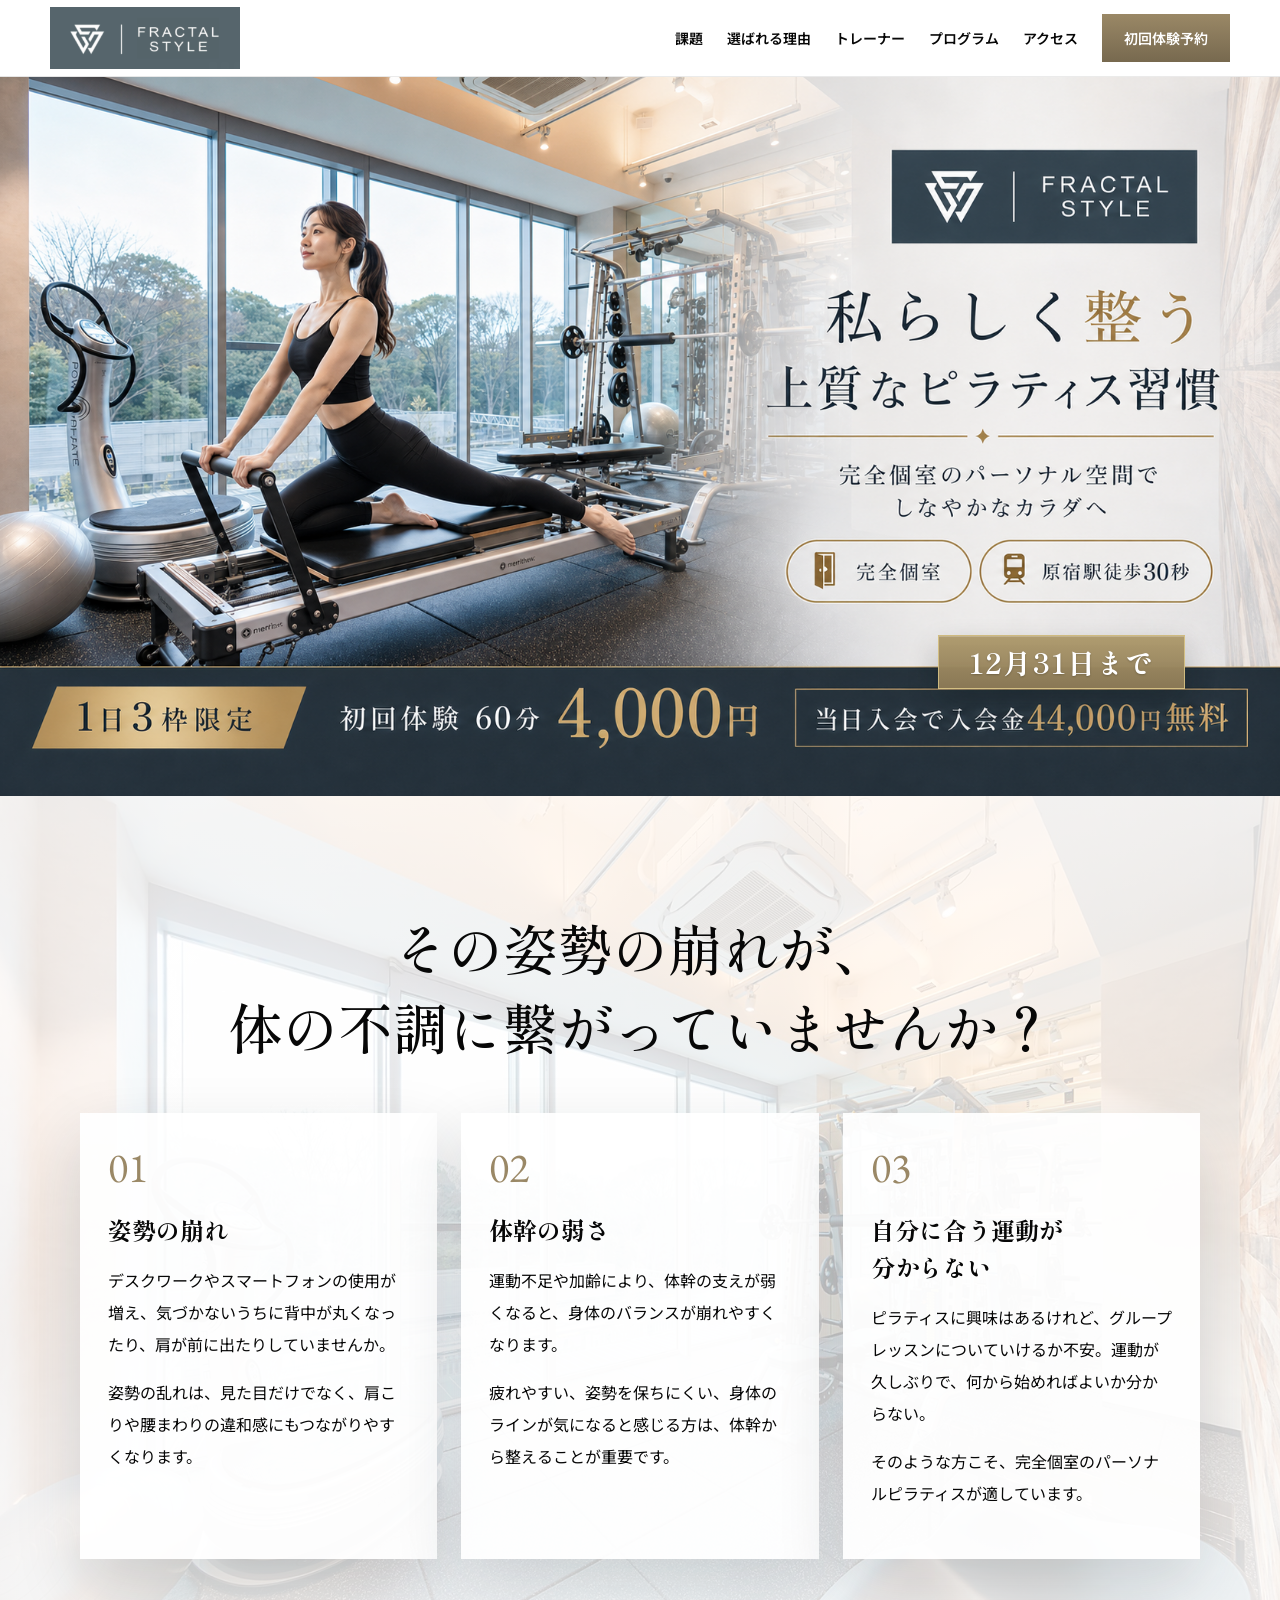
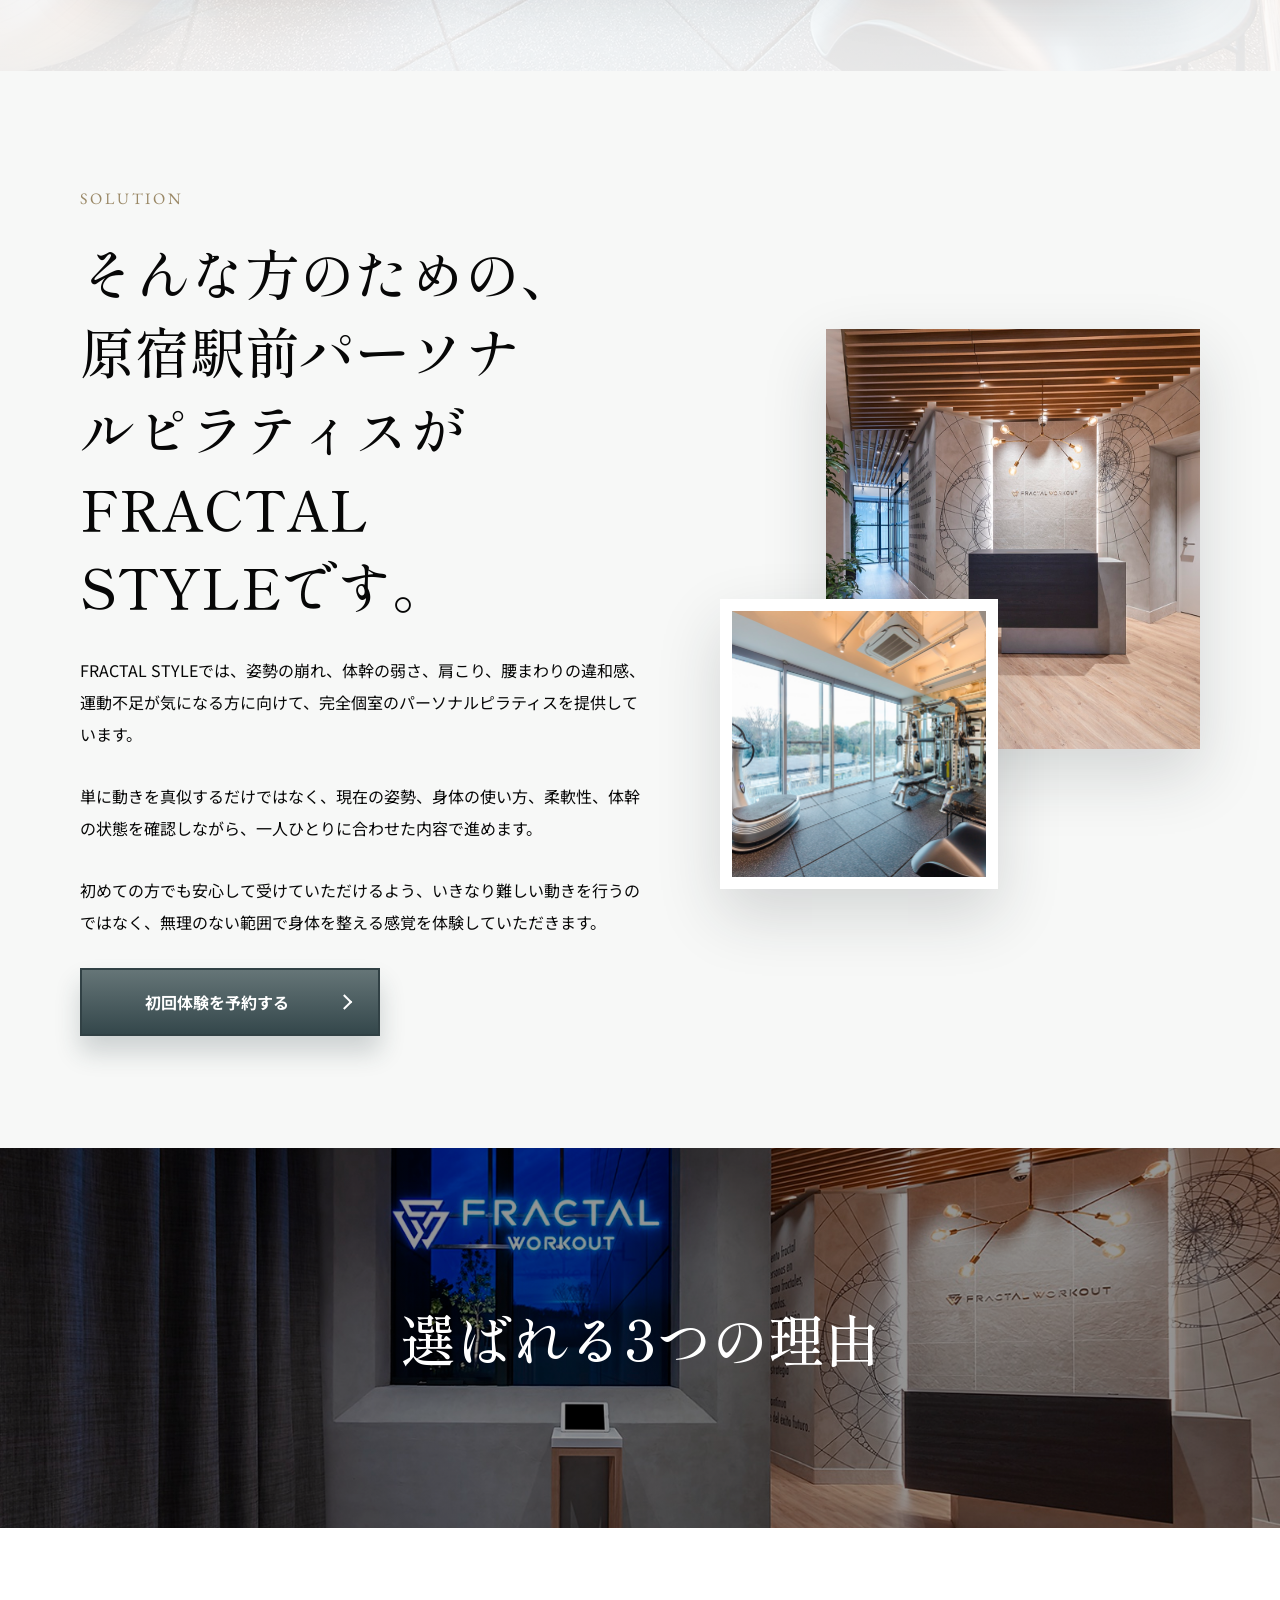
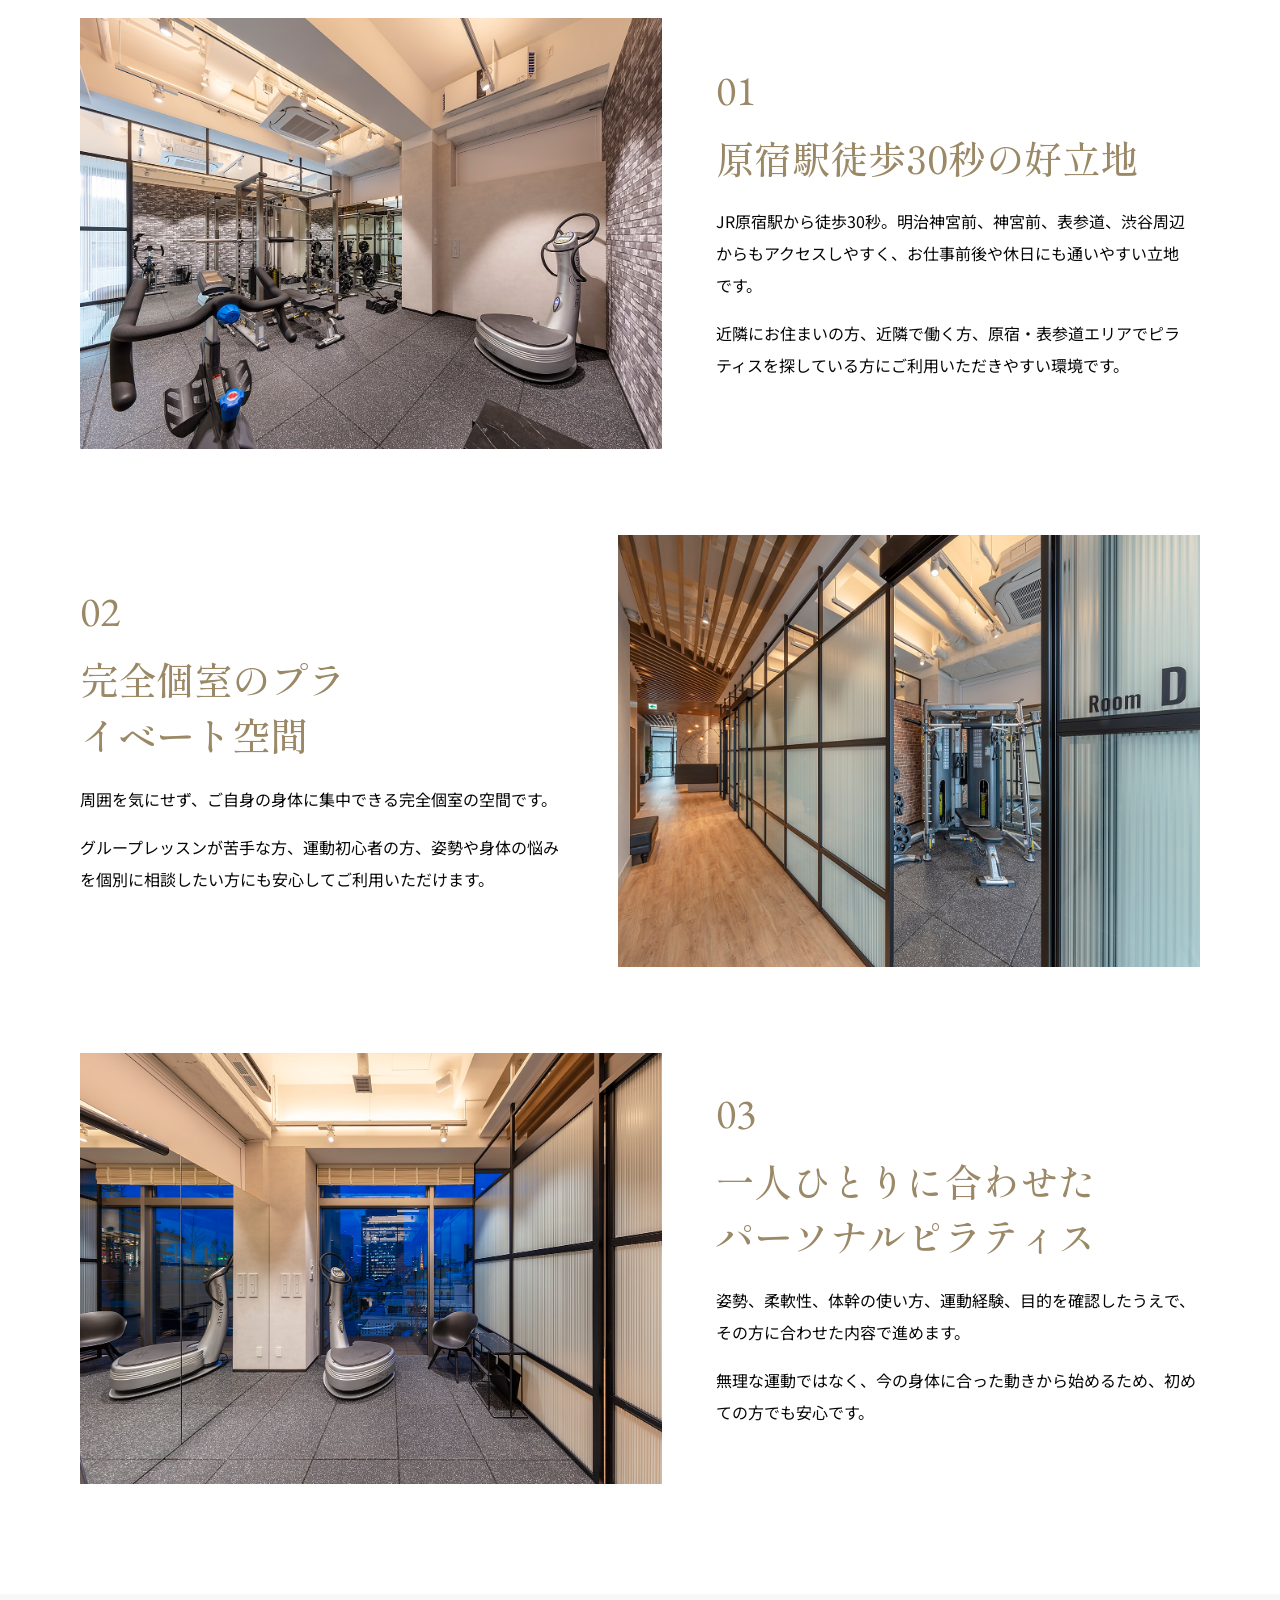
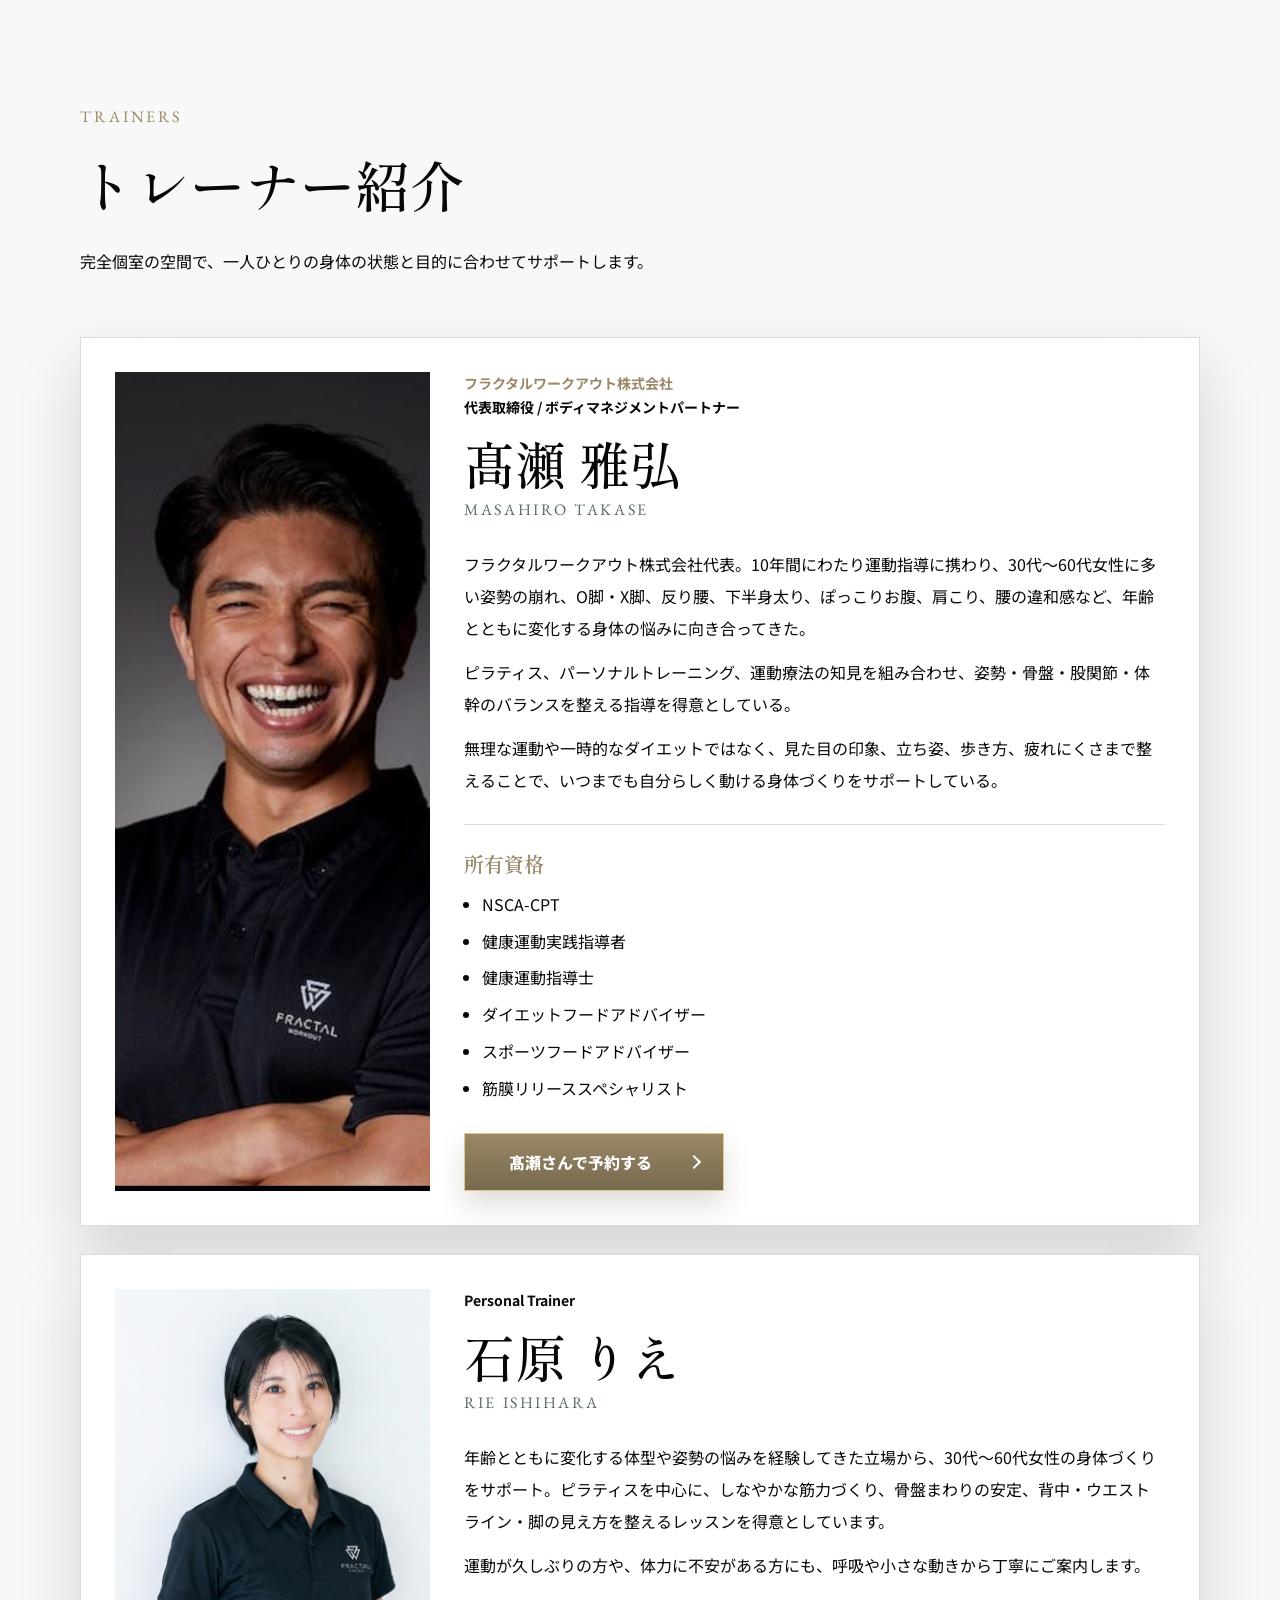
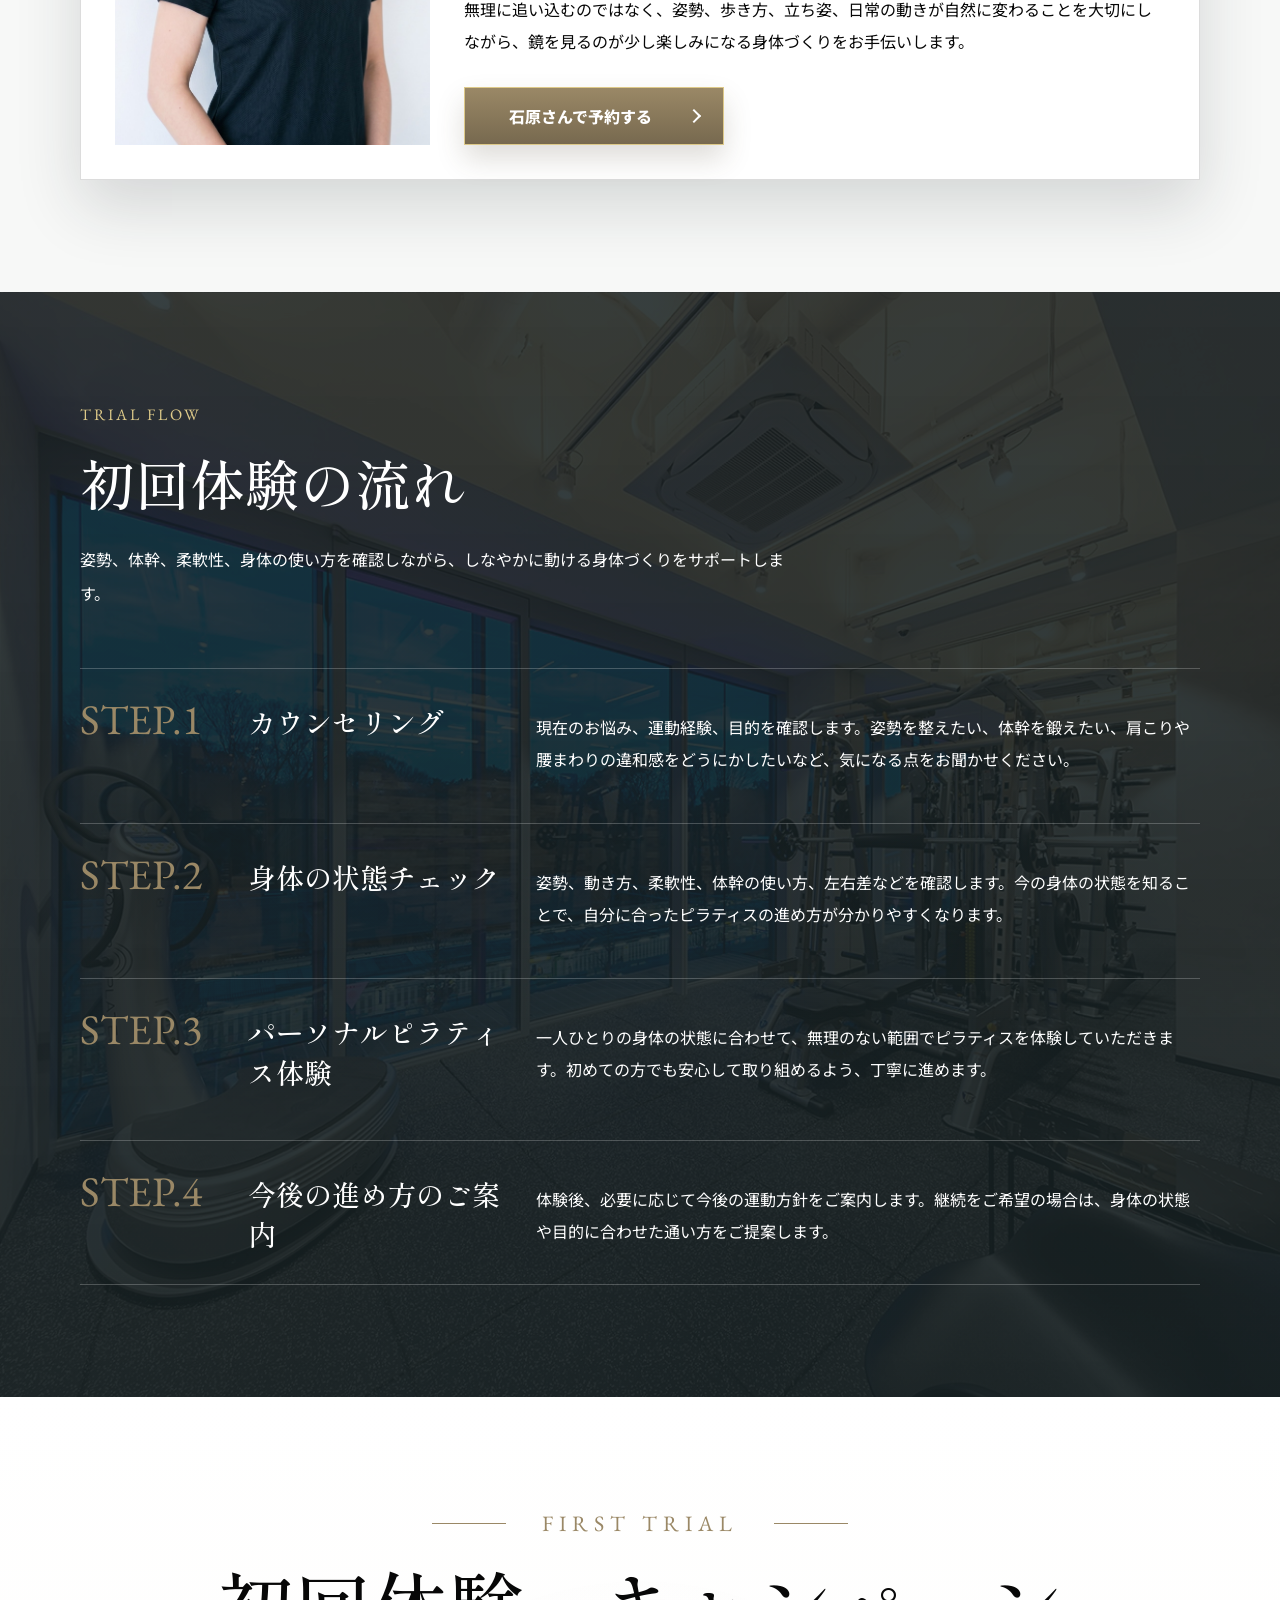
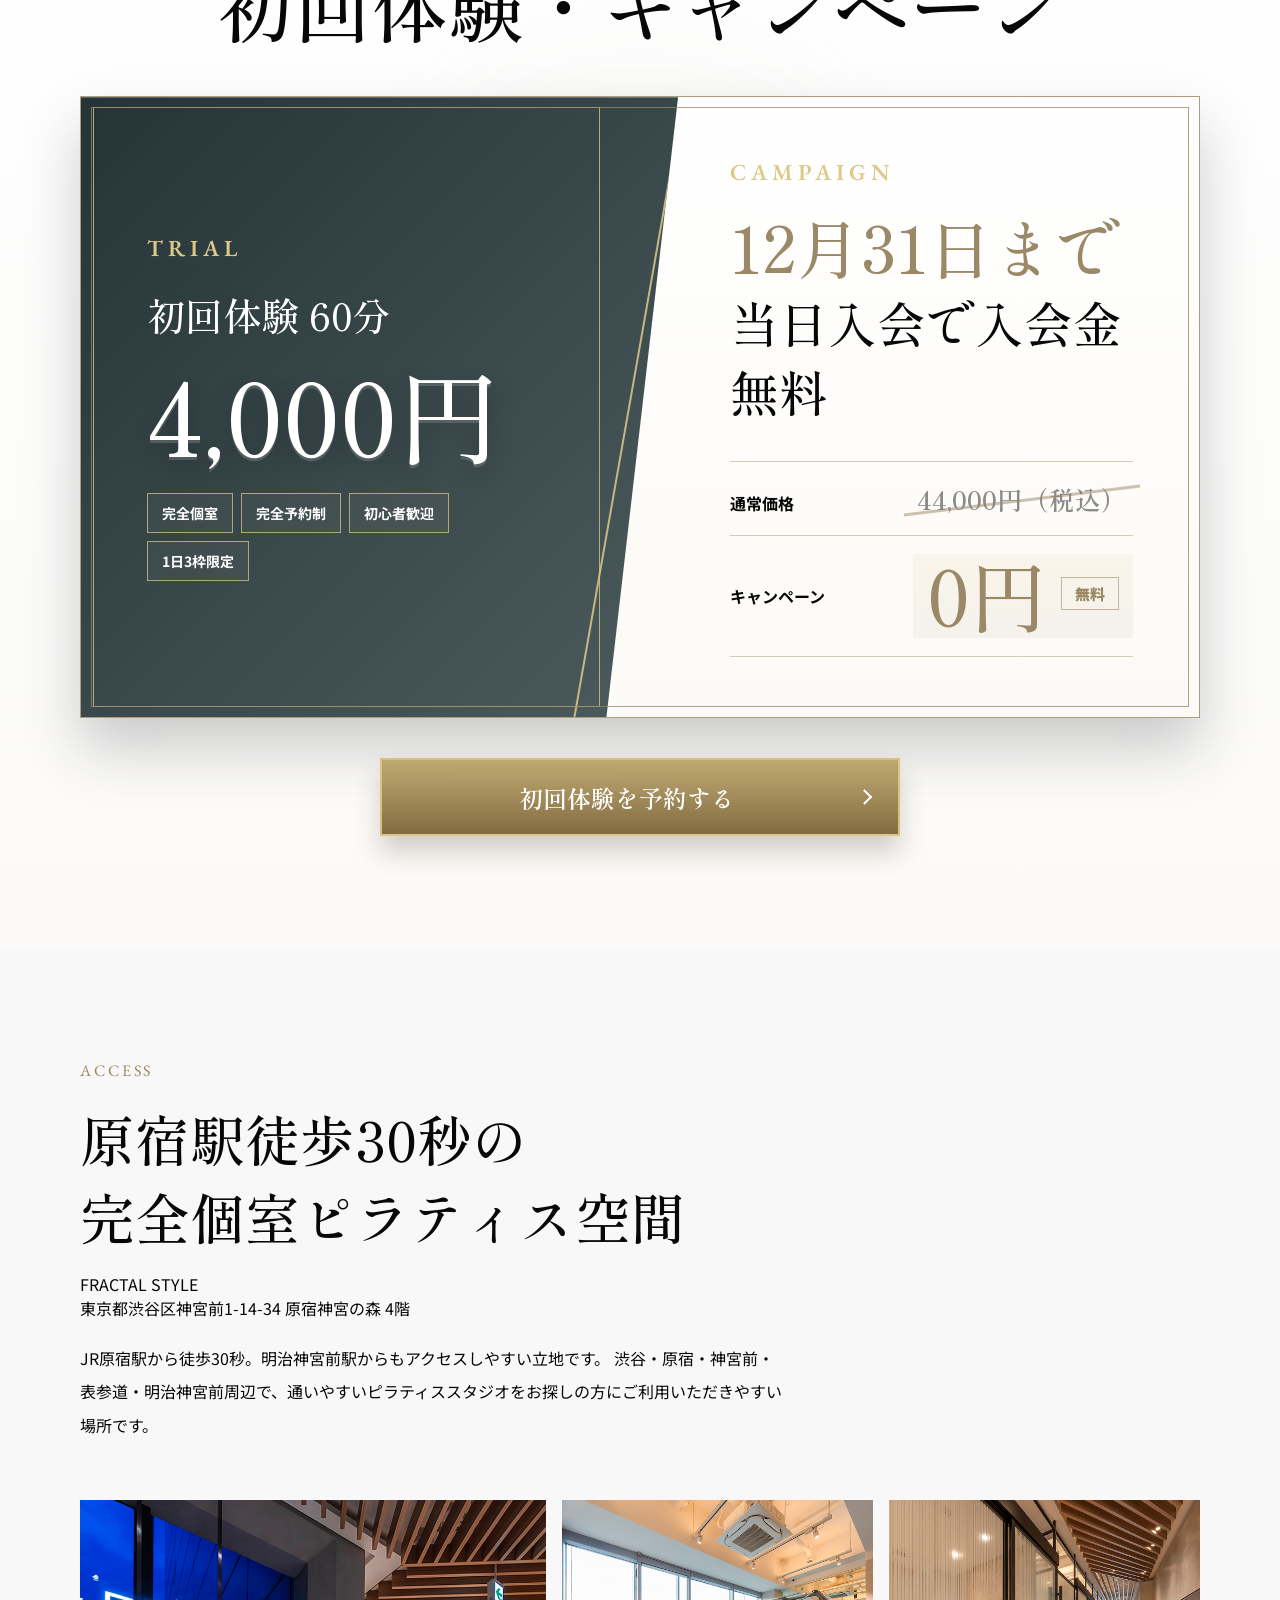
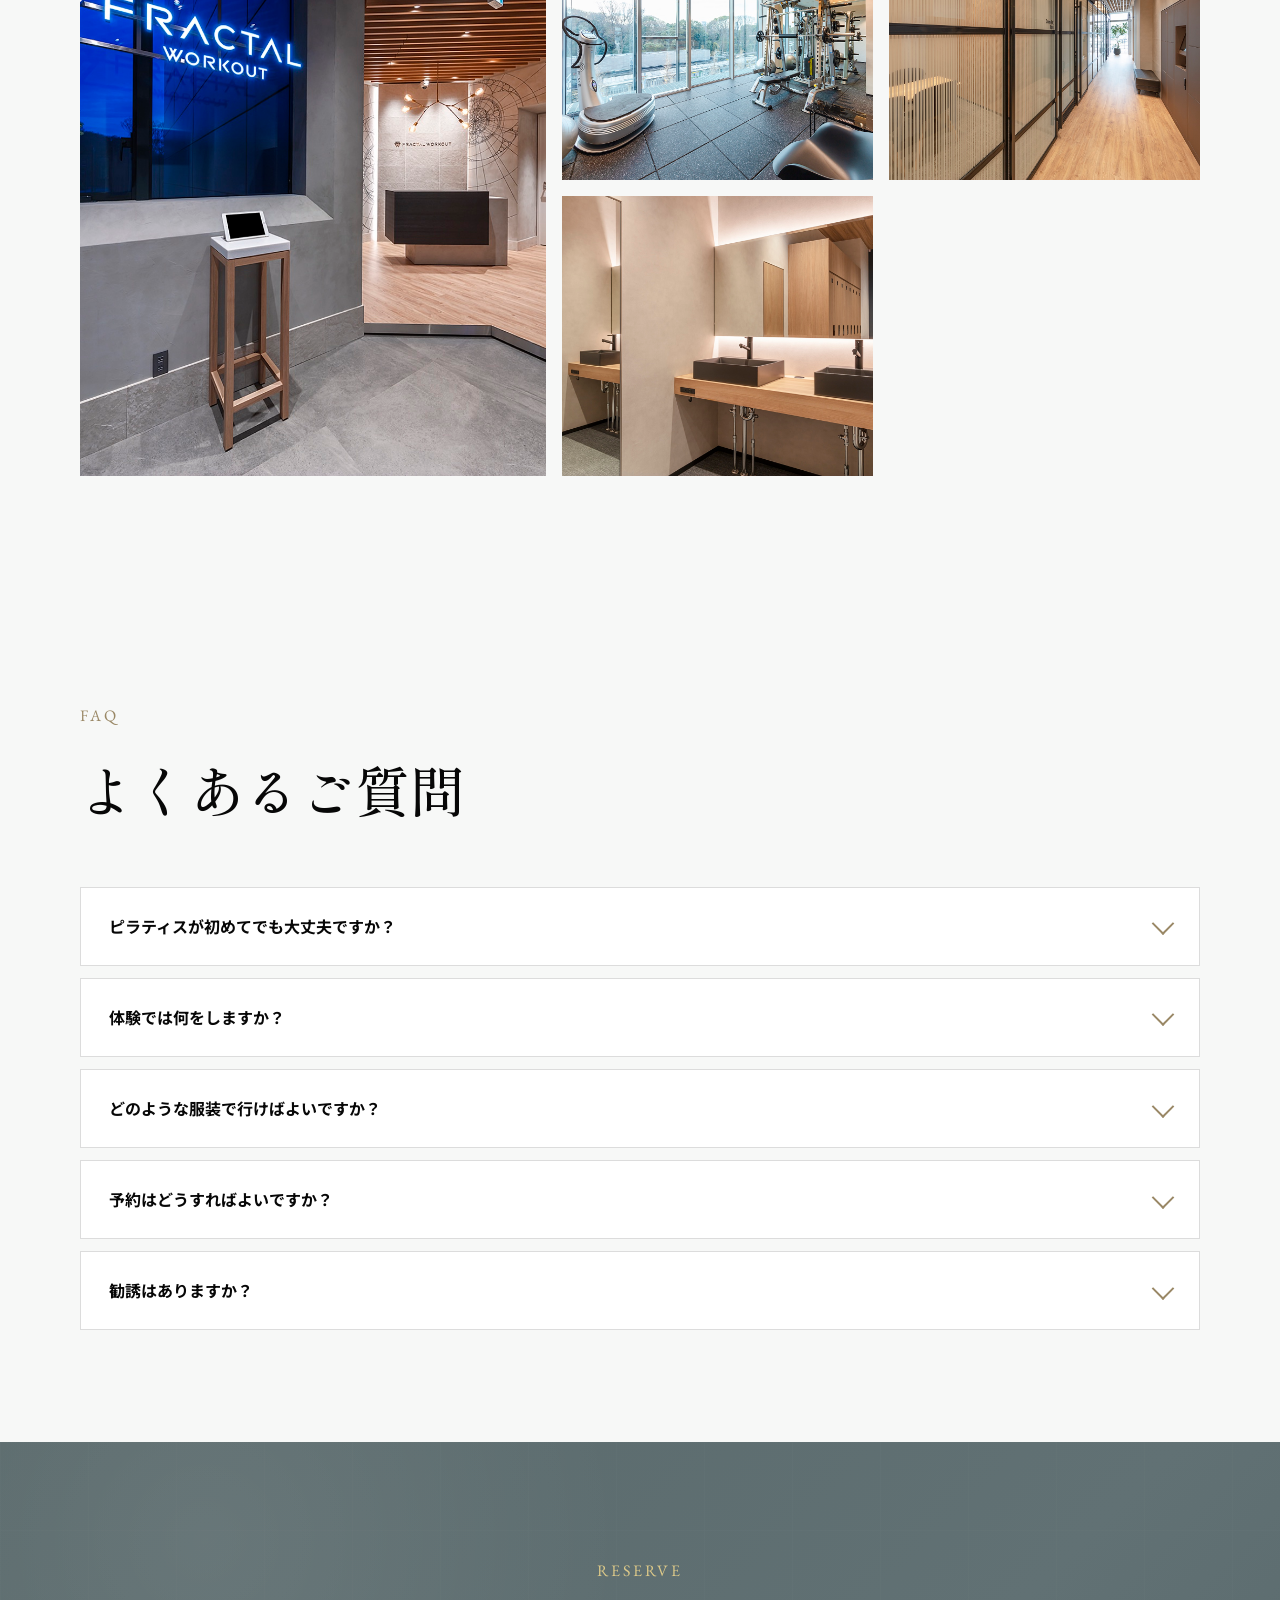
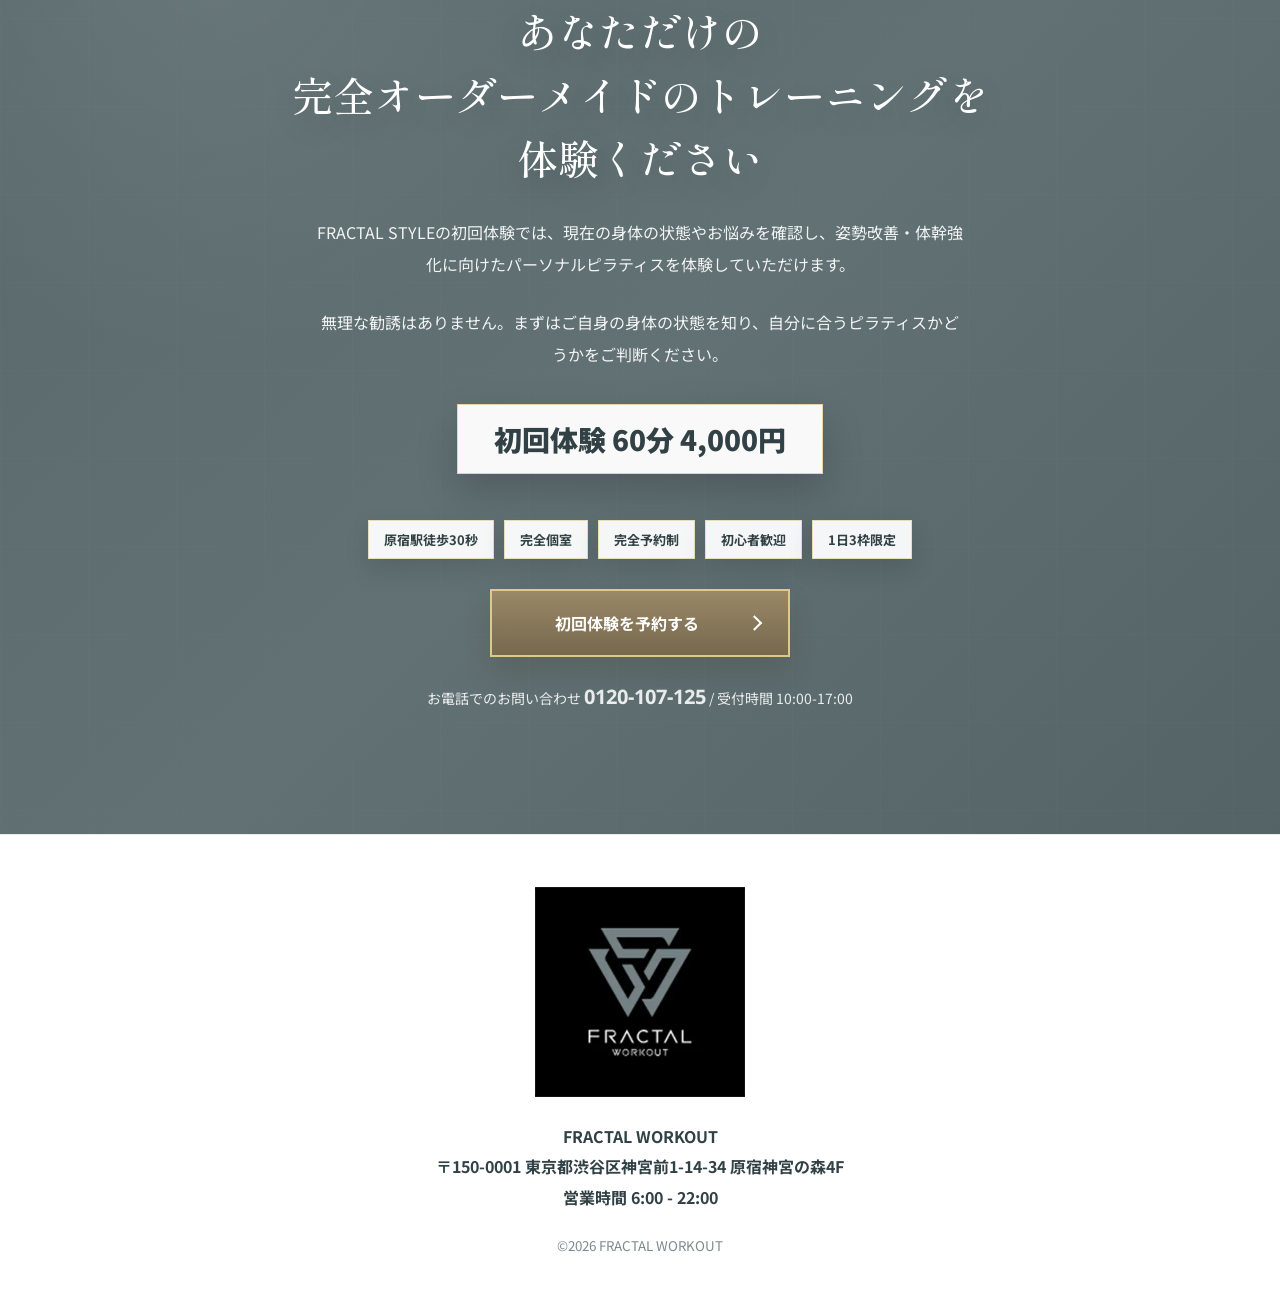
==== commit 731204a7: "Lower FV deadline label slightly" ====
--- a/index.html
+++ b/index.html
@@ -14,13 +14,13 @@
       href="https://fonts.googleapis.com/css2?family=EB+Garamond:wght@400;500;600&family=Noto+Sans+JP:wght@300;400;500;700;900&family=Noto+Sans:wght@400;600;700&family=Shippori+Mincho:wght@400;500;600;700&display=swap"
       rel="stylesheet"
     />
-	    <link rel="stylesheet" href="./styles-bg2.css?v=20260518-deadline-pill2" />
+	    <link rel="stylesheet" href="./styles-bg2.css?v=20260518-deadline-pill4" />
   </head>
   <body>
     <header class="header" data-header>
       <div class="header__inner">
         <a class="header__logo" href="#top" aria-label="FRACTAL STYLE トップへ">
-          <img src="./assets/images/fractal-style-logo-horizontal-reference.png?v=20260518-deadline-pill2" alt="FRACTAL STYLE" />
+          <img src="./assets/images/fractal-style-logo-horizontal-reference.png?v=20260518-deadline-pill4" alt="FRACTAL STYLE" />
         </a>
         <button class="header__toggle" type="button" aria-label="メニューを開閉" data-menu-toggle>
           <span></span>
@@ -40,13 +40,13 @@
     <main id="top">
       <section class="fv">
         <div class="fv__media">
-          <img src="./assets/images/hero-fractal-style-final-20260516.png?v=20260518-deadline-pill2" alt="FRACTAL STYLEの完全個室パーソナルピラティス" />
+          <img src="./assets/images/hero-fractal-style-final-20260516.png?v=20260518-deadline-pill4" alt="FRACTAL STYLEの完全個室パーソナルピラティス" />
         </div>
         <div class="fv__deadline-pill" aria-label="キャンペーン期限">
           <span data-campaign-deadline>5月31日まで</span>
         </div>
         <div class="fv-mobile" aria-label="FRACTAL STYLEの完全個室パーソナルピラティス">
-          <img class="fv-mobile__image" src="./assets/images/hero-fractal-style-mobile-provided-20260516.png?v=20260518-deadline-pill2" alt="私らしく整う上質なピラティス習慣。完全個室、原宿駅徒歩30秒。初回体験60分4,000円、当日入会で入会金44,000円無料。" />
+          <img class="fv-mobile__image" src="./assets/images/hero-fractal-style-mobile-provided-20260516.png?v=20260518-deadline-pill4" alt="私らしく整う上質なピラティス習慣。完全個室、原宿駅徒歩30秒。初回体験60分4,000円、当日入会で入会金44,000円無料。" />
         </div>
       </section>
 
@@ -373,6 +373,6 @@
         <small>©2026 FRACTAL WORKOUT</small>
       </div>
     </footer>
-    <script src="./script.js?v=20260518-deadline-pill2"></script>
+    <script src="./script.js?v=20260518-deadline-pill4"></script>
   </body>
 </html>
--- a/styles-bg2.css
+++ b/styles-bg2.css
@@ -209,7 +209,7 @@
 .fv__deadline-pill {
   position: absolute;
   right: 7.4%;
-  top: calc(74.2% + 12px);
+  top: calc(74.2% + 44px);
   bottom: auto;
   z-index: 4;
   padding: clamp(12px, 0.9vw, 16px) clamp(30px, 2.35vw, 44px);
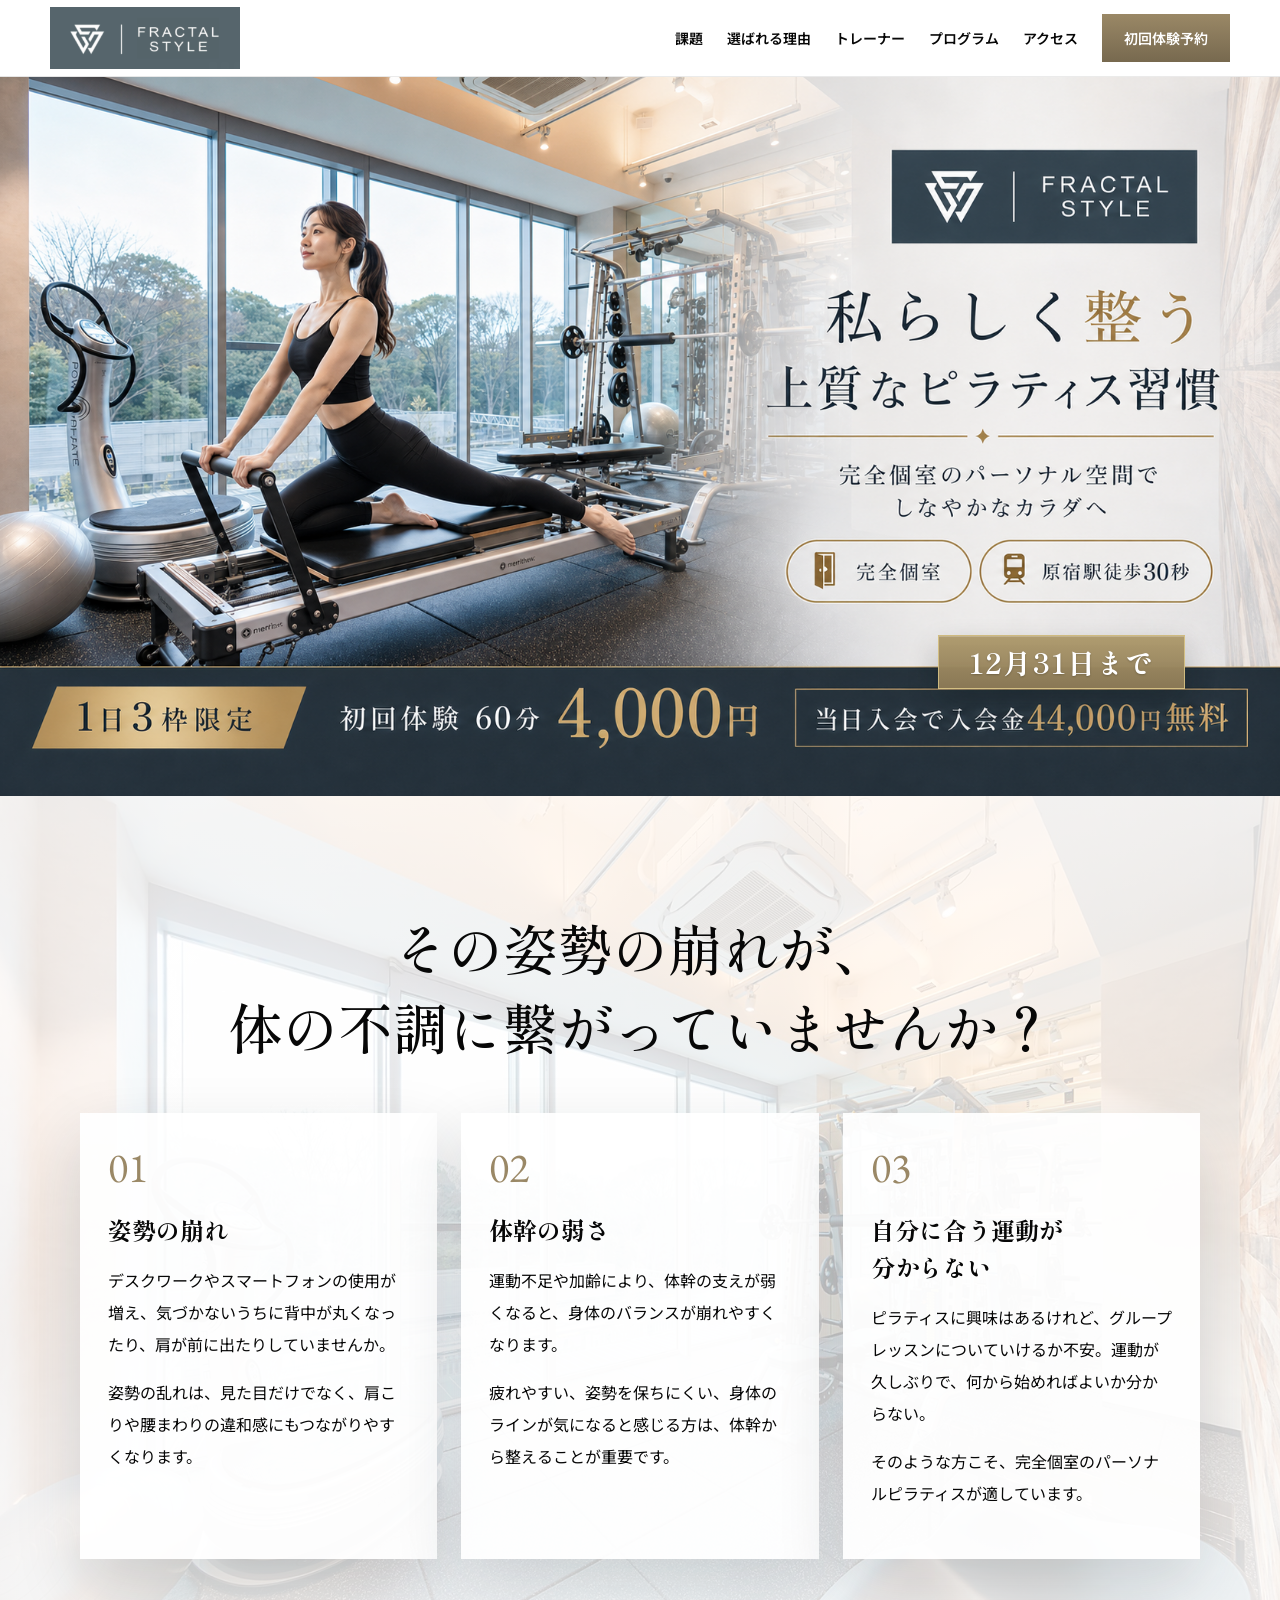
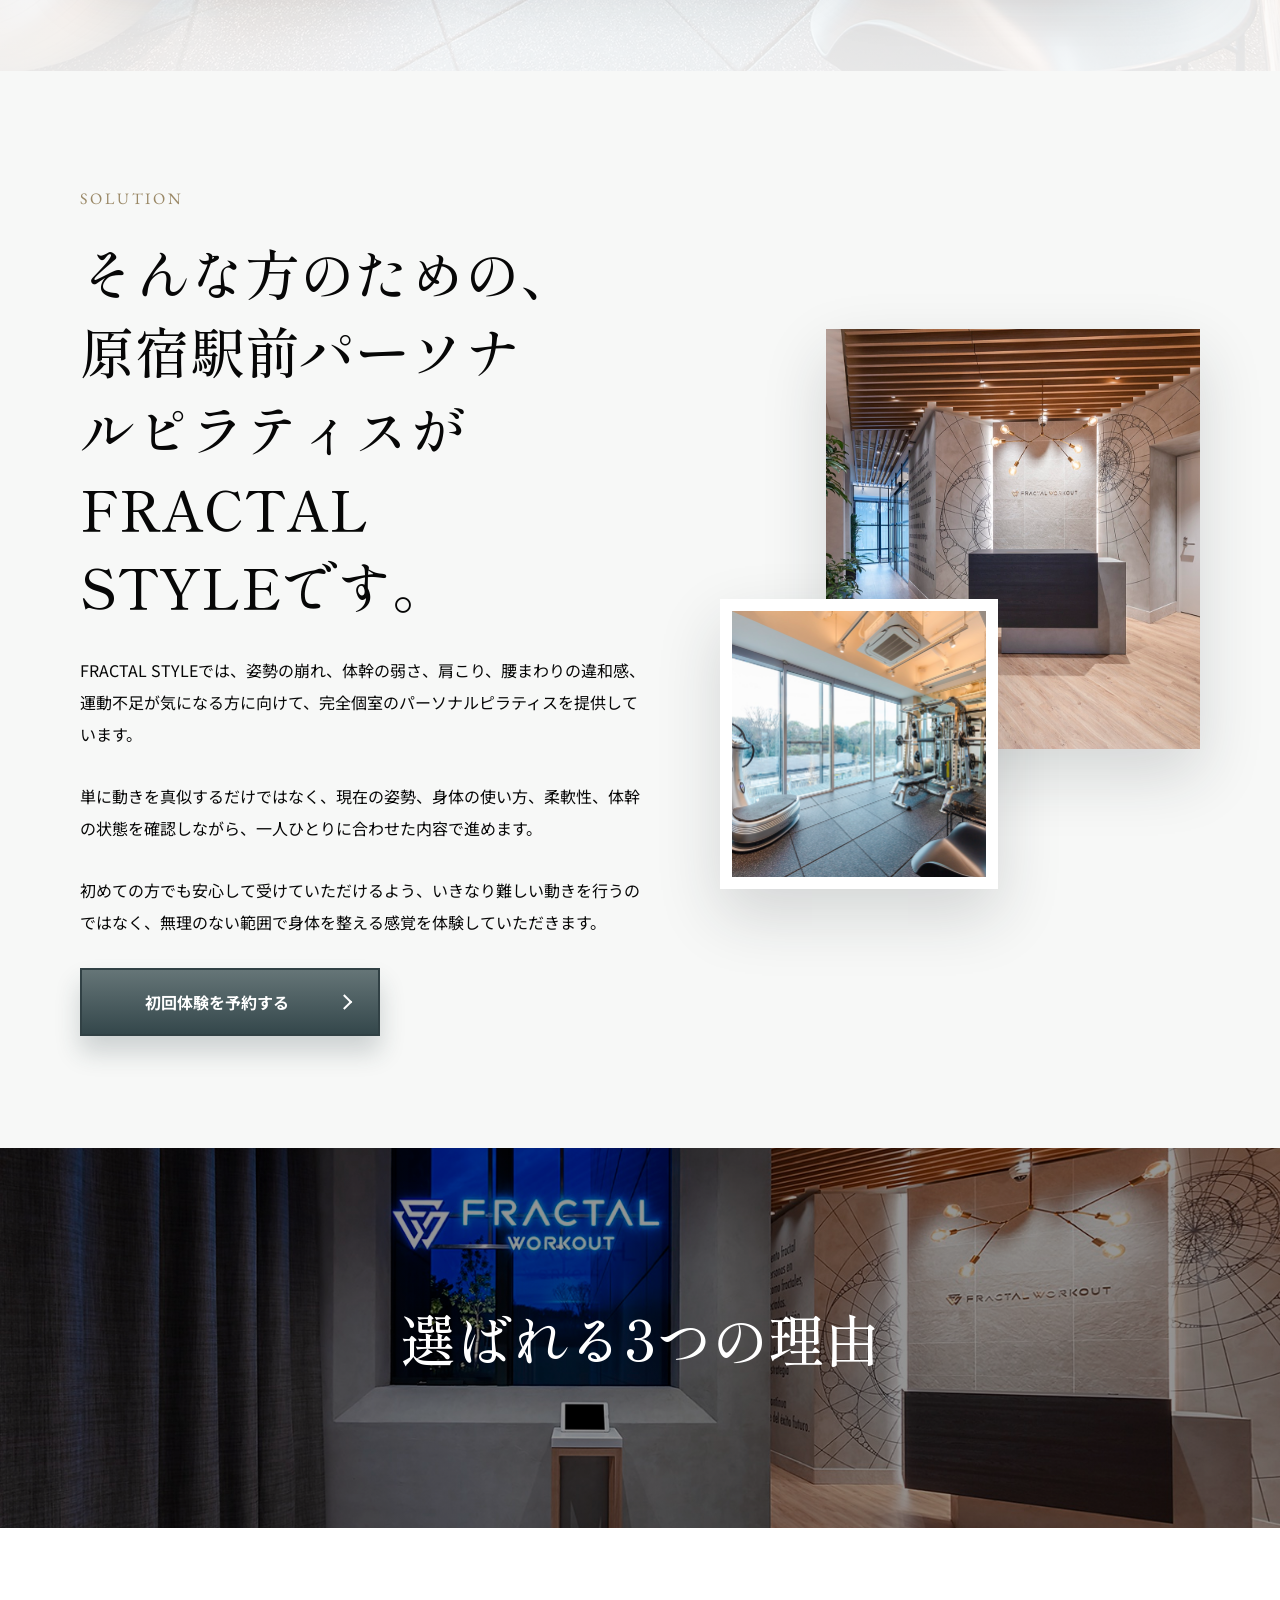
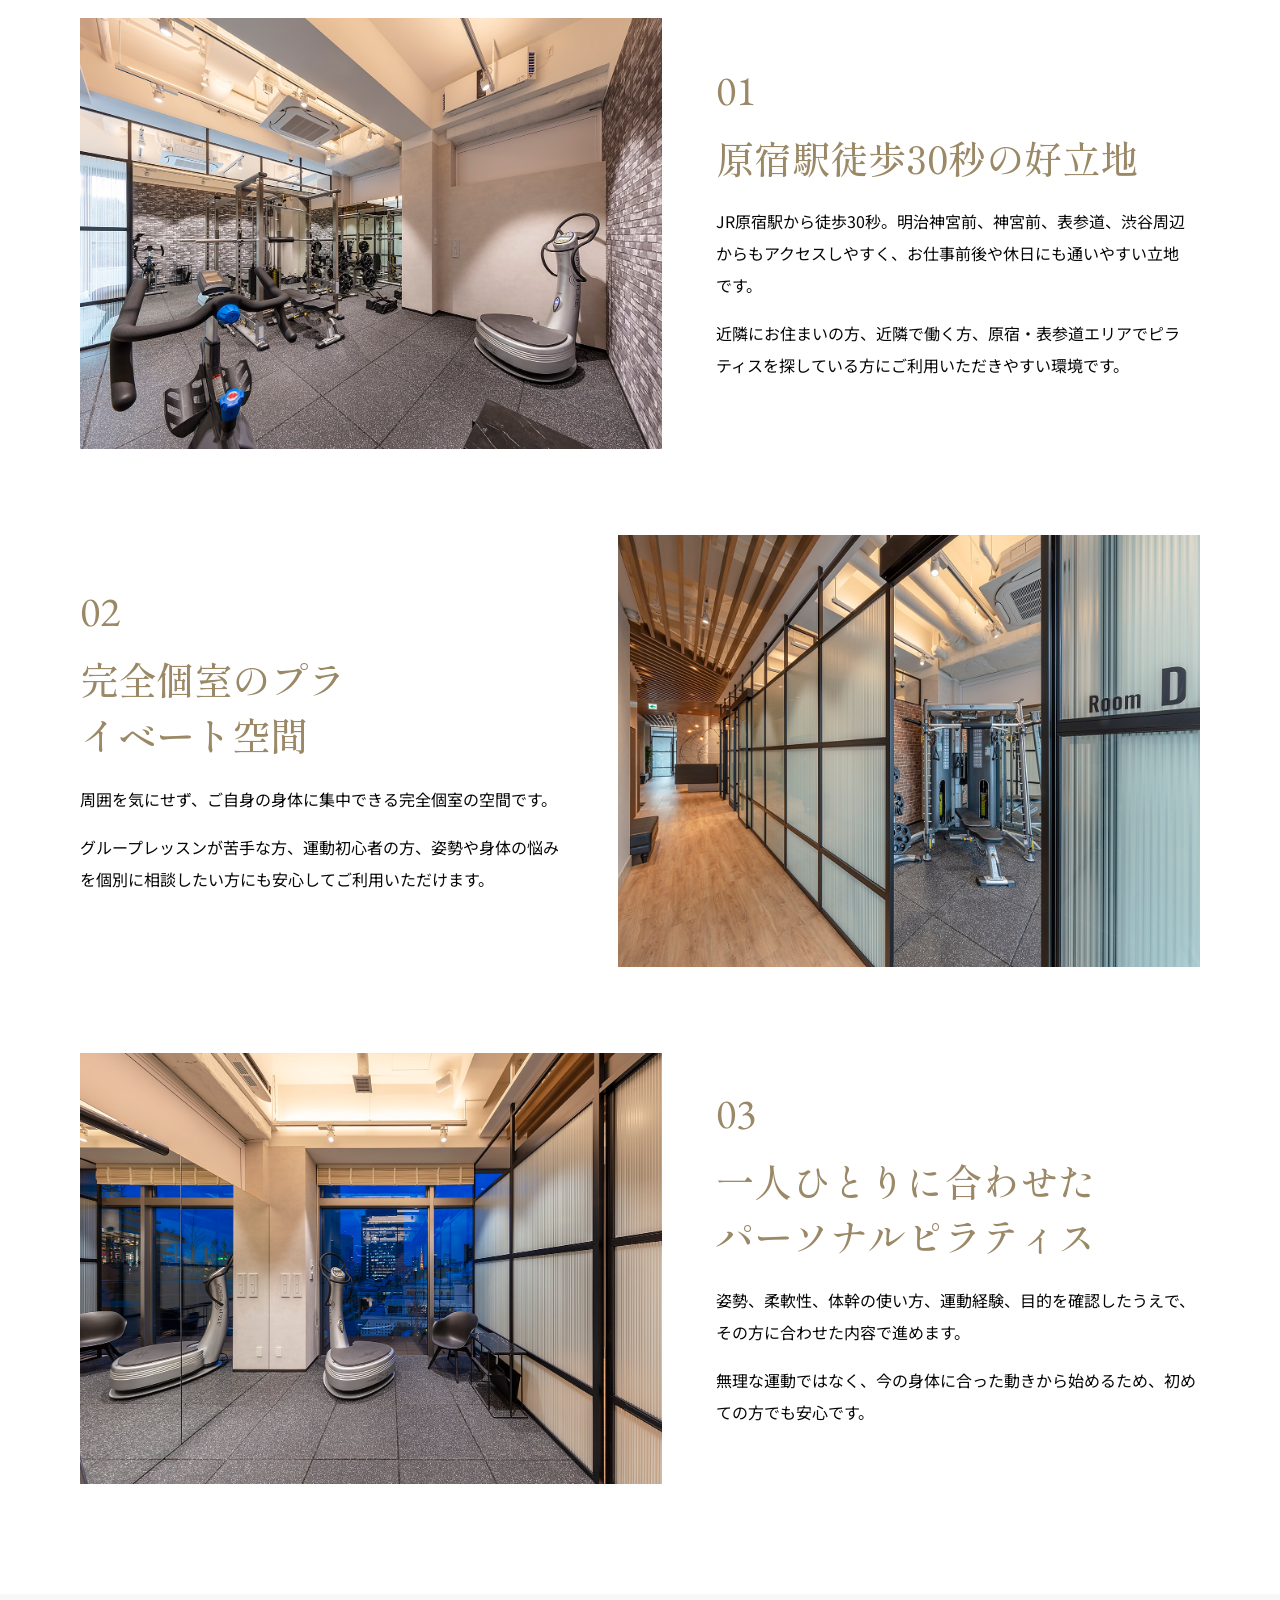
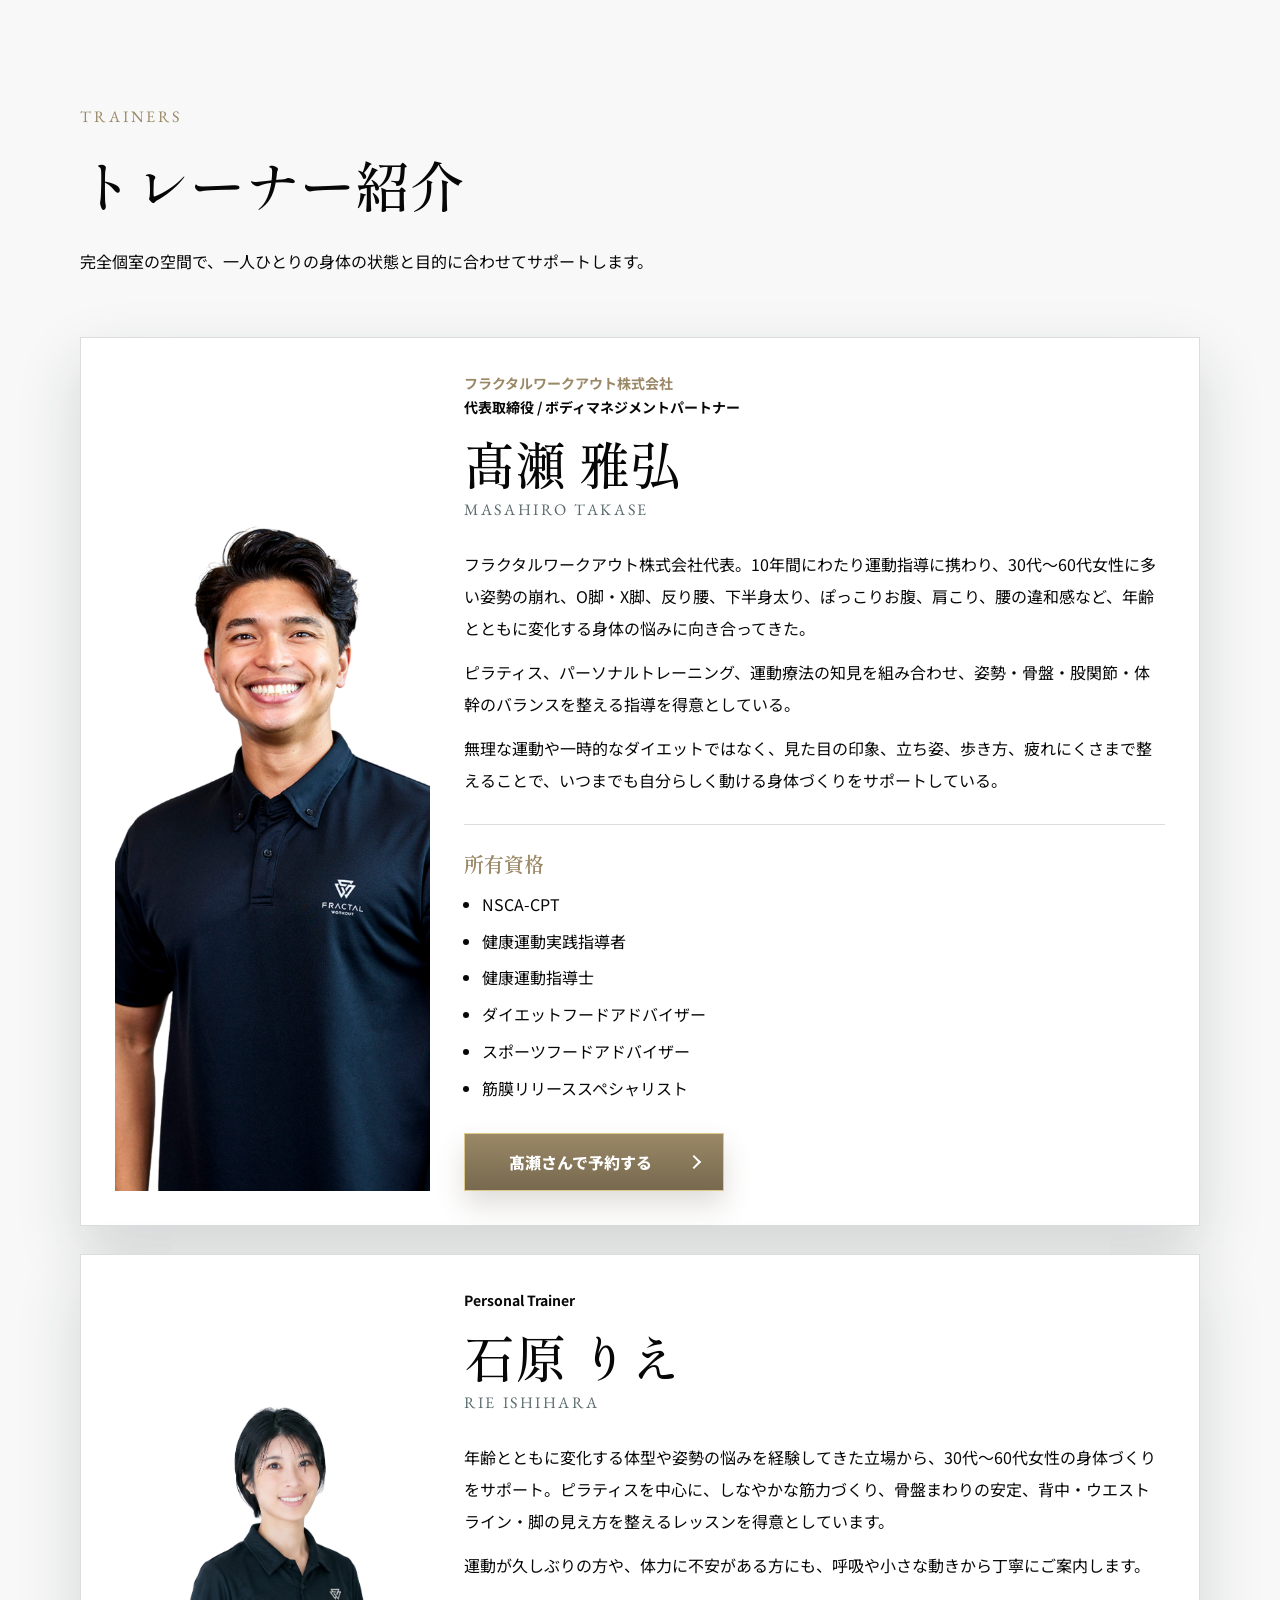
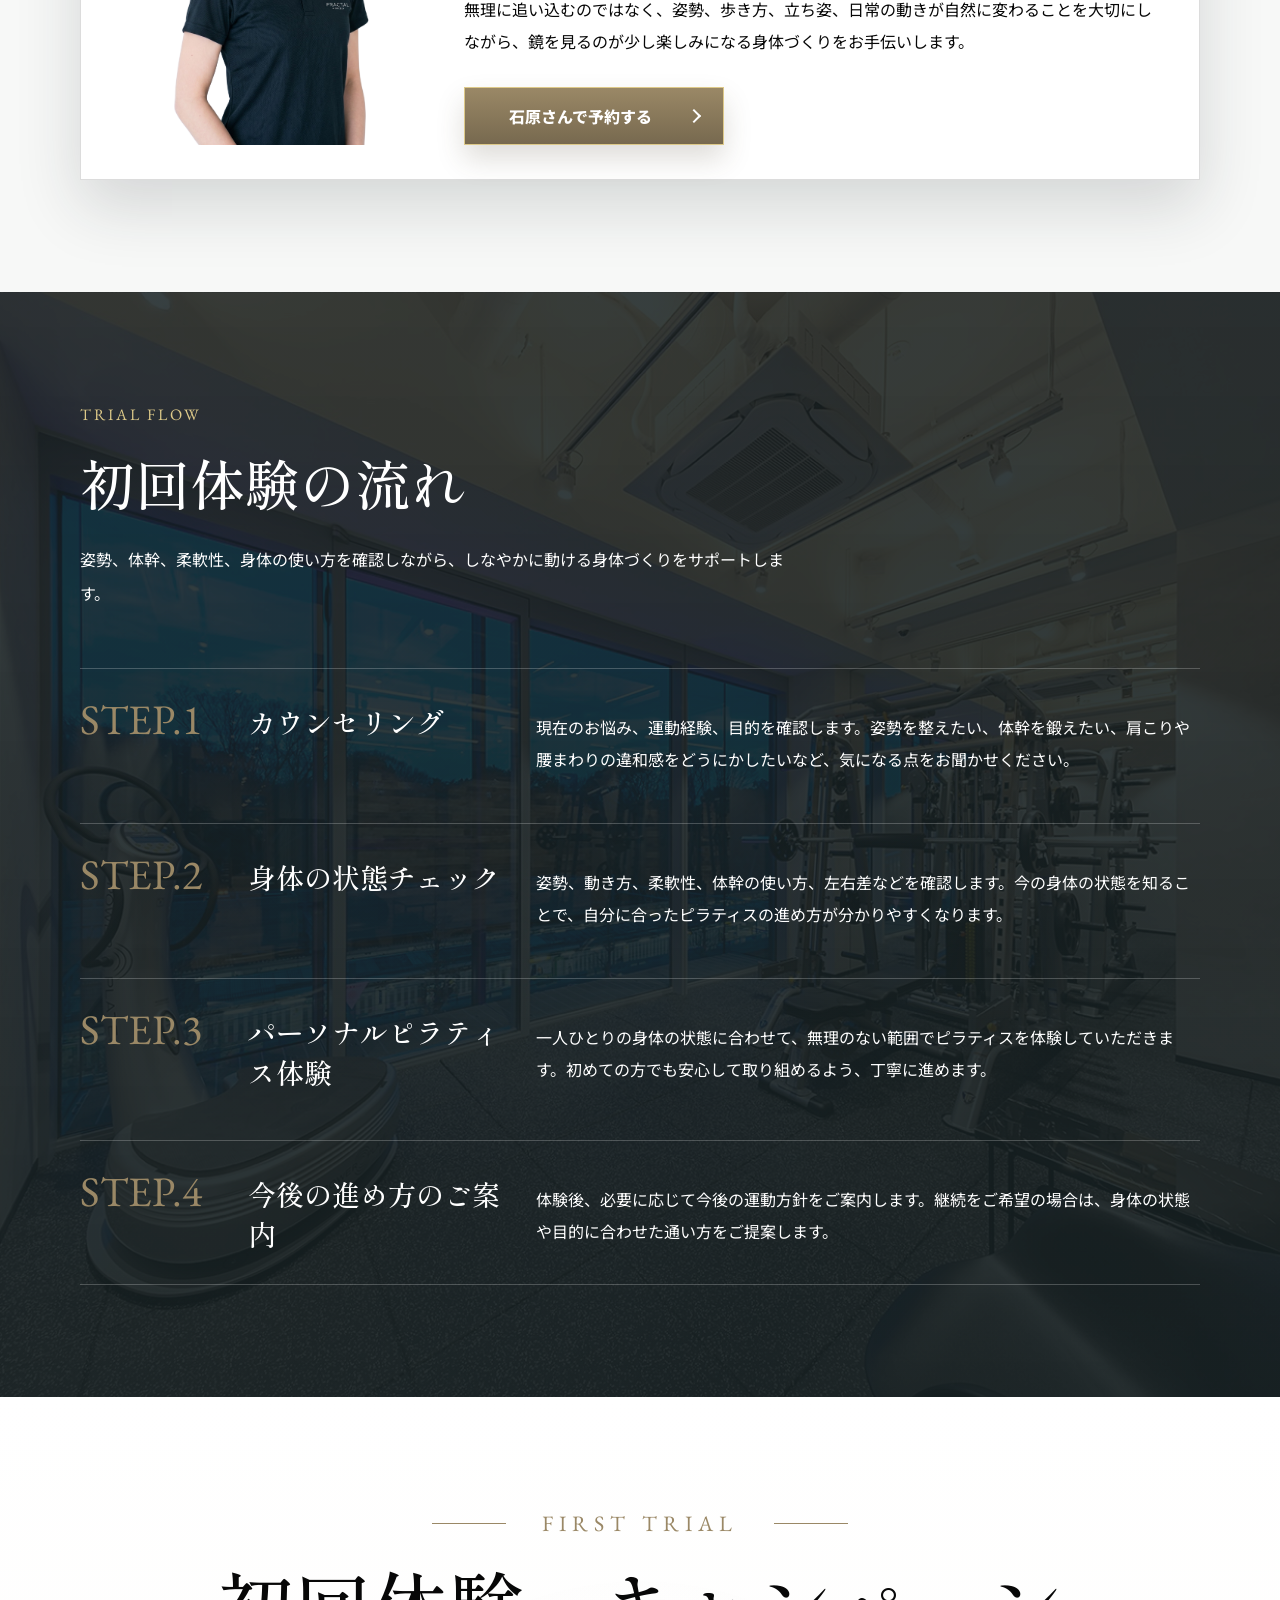
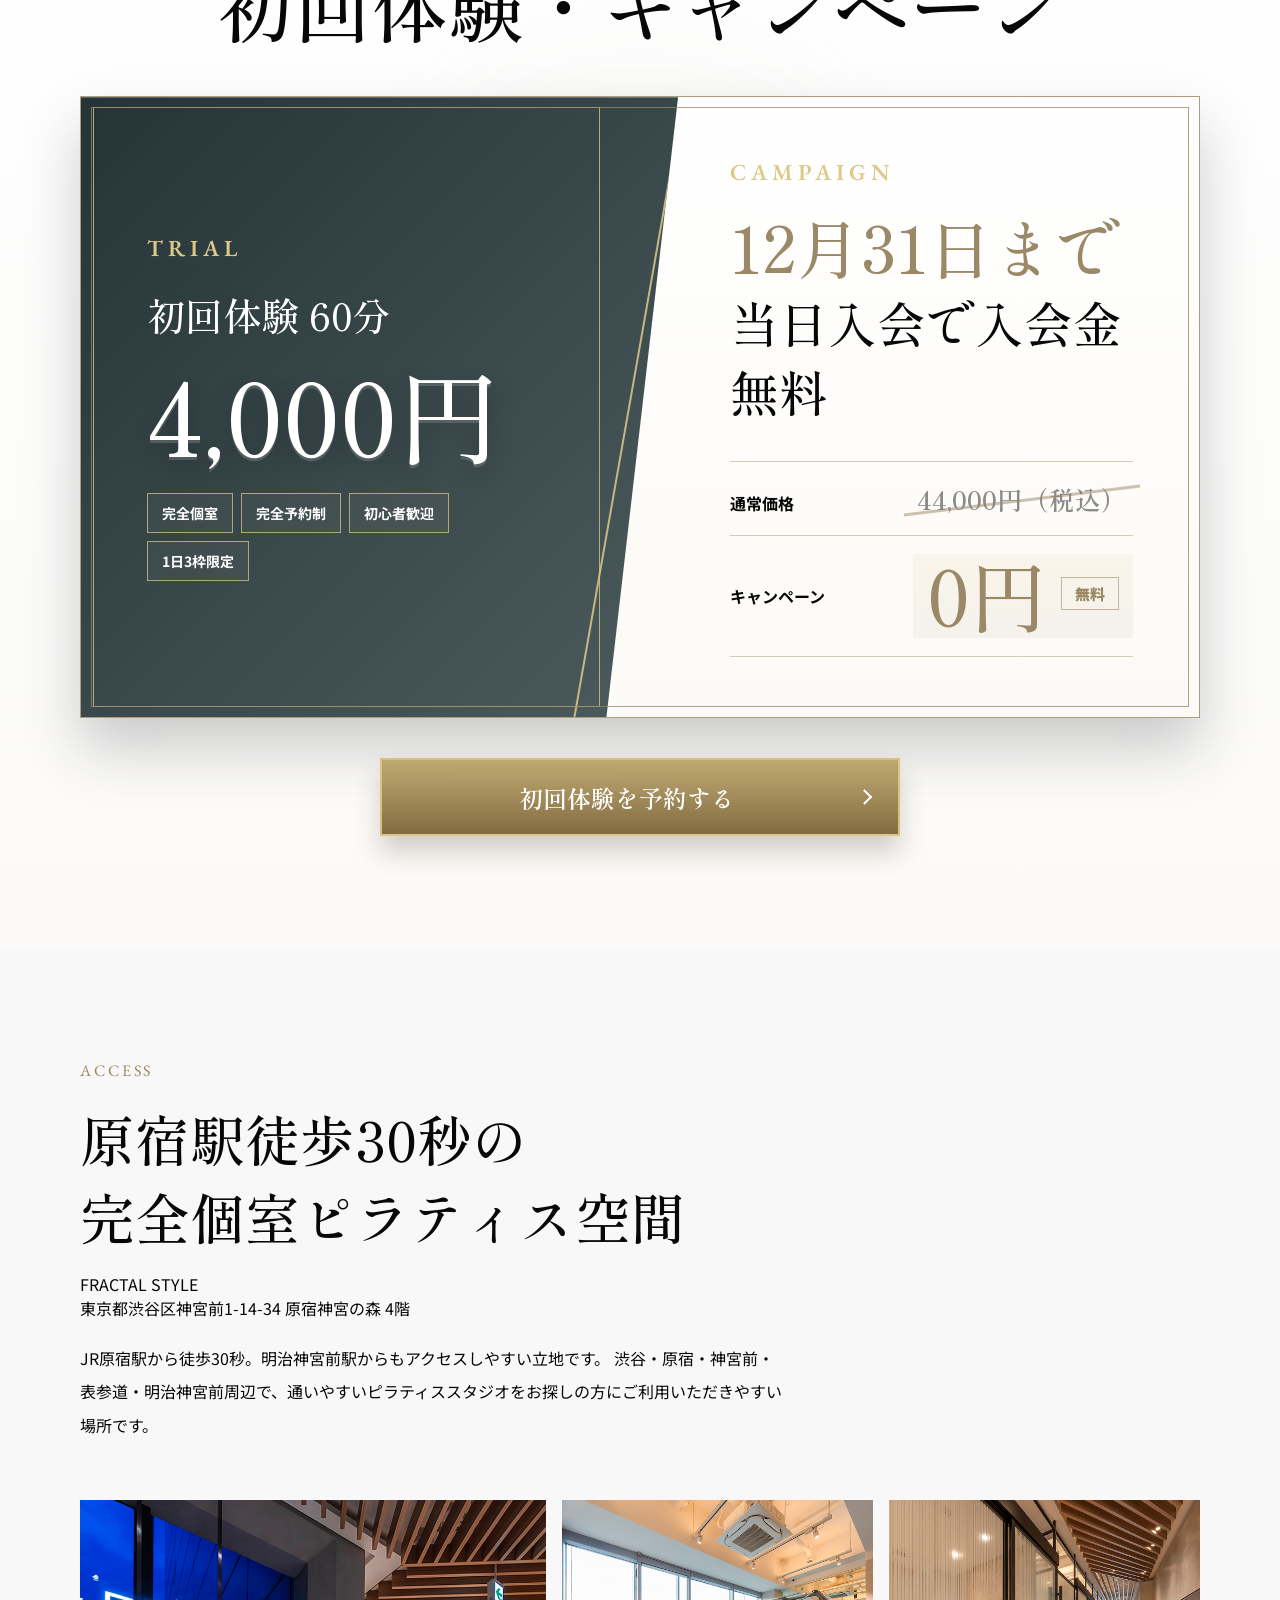
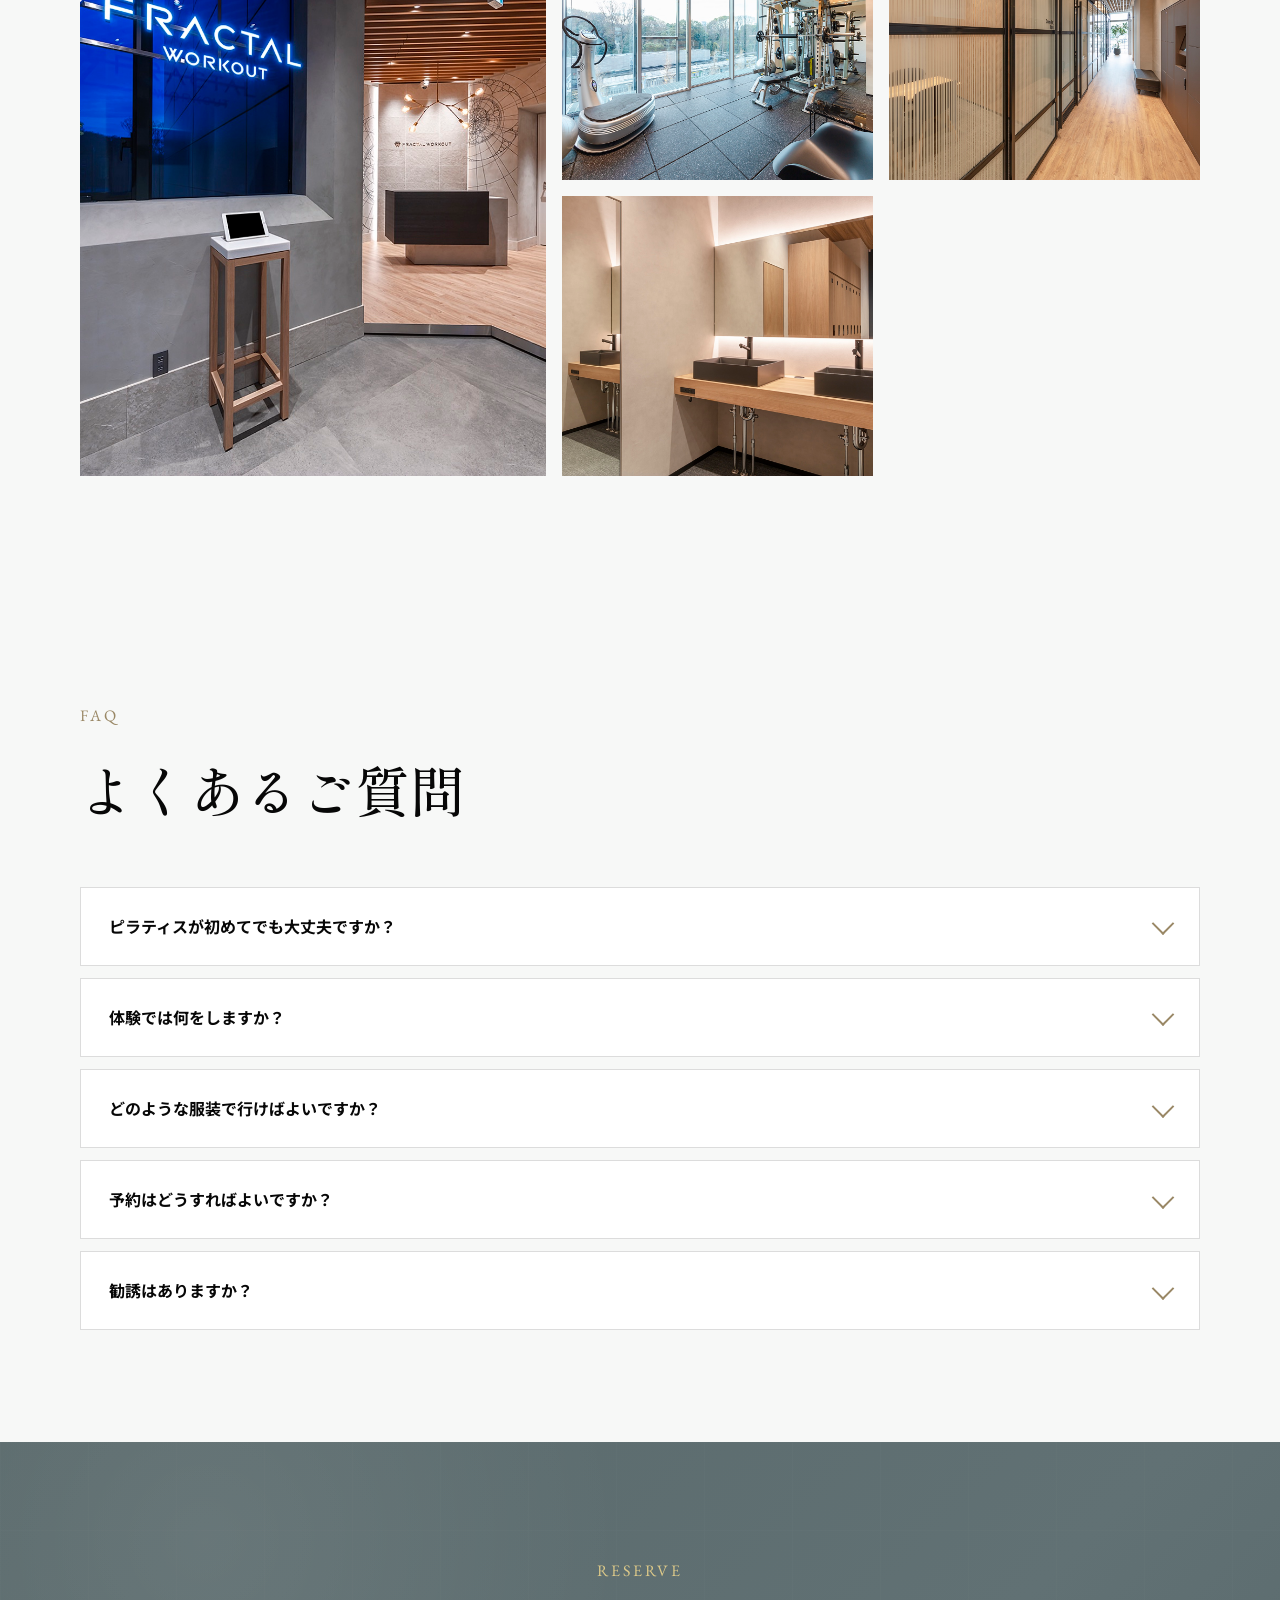
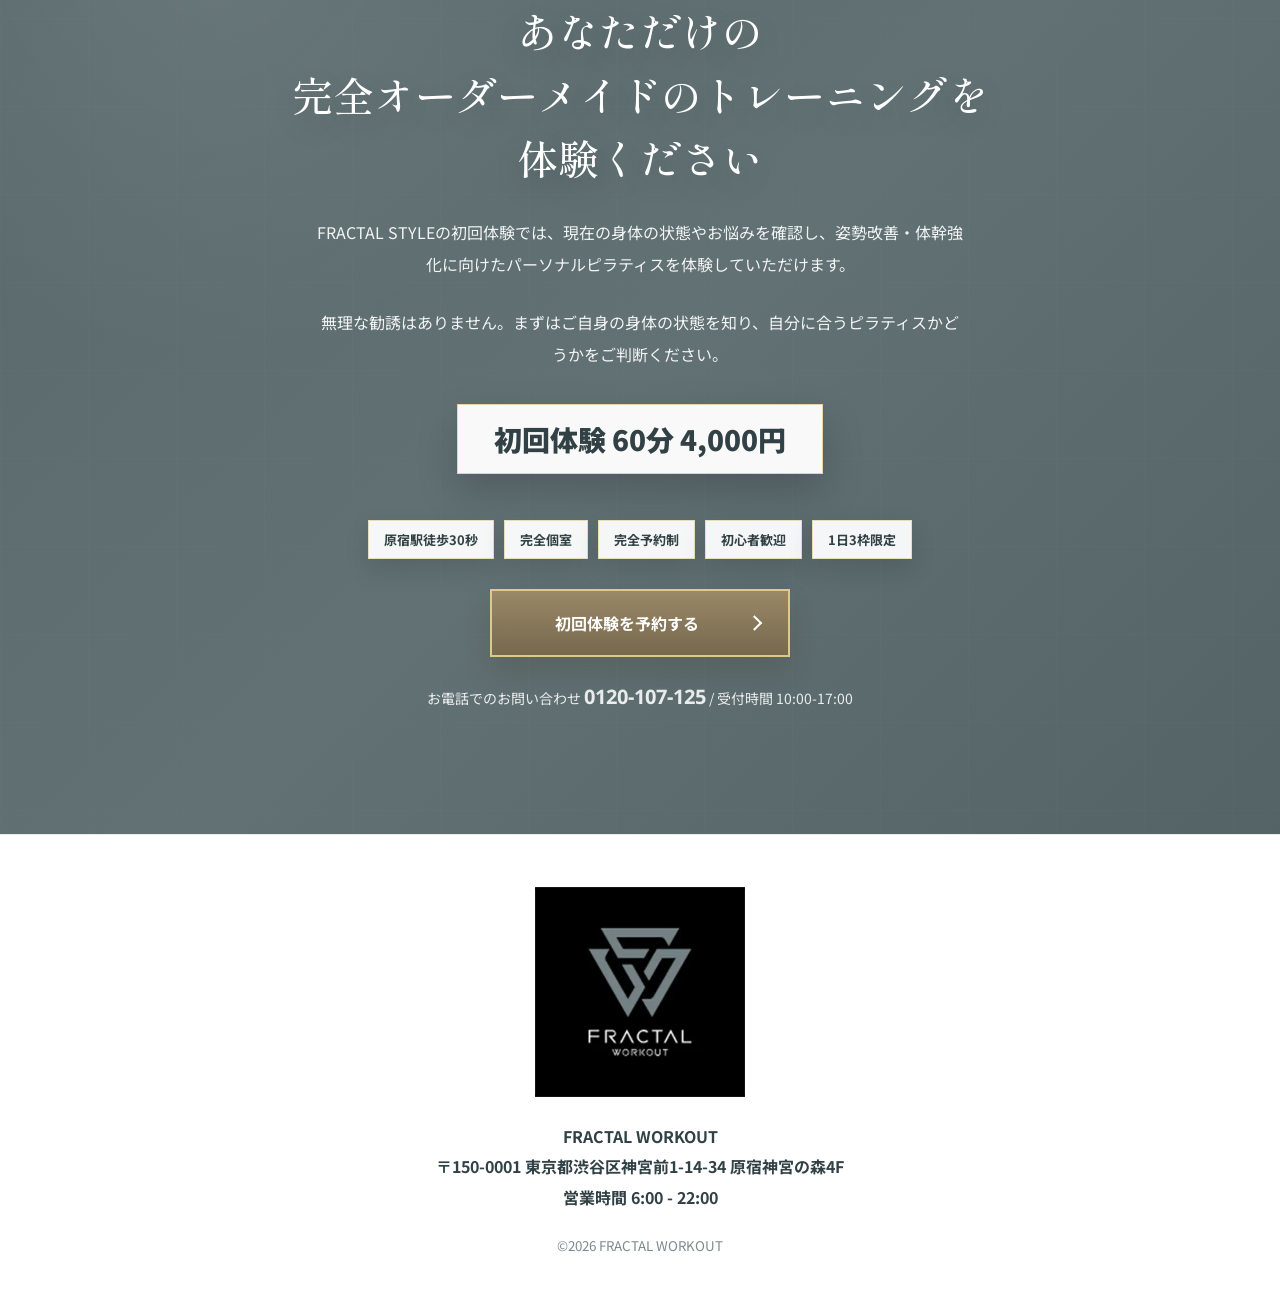
==== commit 95119614: "Update trainer profile photos" ====
--- a/index.html
+++ b/index.html
@@ -14,13 +14,13 @@
       href="https://fonts.googleapis.com/css2?family=EB+Garamond:wght@400;500;600&family=Noto+Sans+JP:wght@300;400;500;700;900&family=Noto+Sans:wght@400;600;700&family=Shippori+Mincho:wght@400;500;600;700&display=swap"
       rel="stylesheet"
     />
-	    <link rel="stylesheet" href="./styles-bg2.css?v=20260518-deadline-pill4" />
+	    <link rel="stylesheet" href="./styles-bg2.css?v=20260518-mobile-fv2" />
   </head>
   <body>
     <header class="header" data-header>
       <div class="header__inner">
         <a class="header__logo" href="#top" aria-label="FRACTAL STYLE トップへ">
-          <img src="./assets/images/fractal-style-logo-horizontal-reference.png?v=20260518-deadline-pill4" alt="FRACTAL STYLE" />
+          <img src="./assets/images/fractal-style-logo-horizontal-reference.png?v=20260518-mobile-fv2" alt="FRACTAL STYLE" />
         </a>
         <button class="header__toggle" type="button" aria-label="メニューを開閉" data-menu-toggle>
           <span></span>
@@ -40,13 +40,13 @@
     <main id="top">
       <section class="fv">
         <div class="fv__media">
-          <img src="./assets/images/hero-fractal-style-final-20260516.png?v=20260518-deadline-pill4" alt="FRACTAL STYLEの完全個室パーソナルピラティス" />
+          <img src="./assets/images/hero-fractal-style-final-20260516.png?v=20260518-mobile-fv2" alt="FRACTAL STYLEの完全個室パーソナルピラティス" />
         </div>
         <div class="fv__deadline-pill" aria-label="キャンペーン期限">
           <span data-campaign-deadline>5月31日まで</span>
         </div>
         <div class="fv-mobile" aria-label="FRACTAL STYLEの完全個室パーソナルピラティス">
-          <img class="fv-mobile__image" src="./assets/images/hero-fractal-style-mobile-provided-20260516.png?v=20260518-deadline-pill4" alt="私らしく整う上質なピラティス習慣。完全個室、原宿駅徒歩30秒。初回体験60分4,000円、当日入会で入会金44,000円無料。" />
+          <img class="fv-mobile__image" src="./assets/images/hero-fractal-style-mobile-revised-20260518.png?v=20260518-mobile-fv2" alt="私らしく整う上質なピラティス習慣。完全個室、原宿駅徒歩30秒。初回体験60分4,000円、当日入会で入会金44,000円無料。" />
         </div>
       </section>
 
@@ -157,7 +157,7 @@
           <div class="trainers__grid">
             <article class="trainer-card trainer-card--primary reveal">
               <div class="trainer-card__image">
-                <img src="./assets/images/trainer_masahiro_takase.jpg" alt="髙瀬 雅弘" />
+                <img src="./assets/images/trainer_masahiro_takase_20260518.png" alt="髙瀬 雅弘" />
               </div>
               <div class="trainer-card__body">
                 <p class="trainer-card__company">フラクタルワークアウト株式会社</p>
@@ -187,7 +187,7 @@
             </article>
             <article class="trainer-card reveal">
               <div class="trainer-card__image">
-                <img src="./assets/images/trainer_rie_ishihara.jpg" alt="石原 りえ" />
+                <img src="./assets/images/trainer_rie_ishihara_20260518.png" alt="石原 りえ" />
               </div>
               <div class="trainer-card__body">
                 <p class="trainer-card__role">Personal Trainer</p>
@@ -373,6 +373,6 @@
         <small>©2026 FRACTAL WORKOUT</small>
       </div>
     </footer>
-    <script src="./script.js?v=20260518-deadline-pill4"></script>
+    <script src="./script.js?v=20260518-mobile-fv2"></script>
   </body>
 </html>
--- a/styles-bg2.css
+++ b/styles-bg2.css
@@ -1405,12 +1405,15 @@
 
   .fv-mobile {
     display: block;
+    width: 100vw;
+    max-width: 100vw;
+    overflow: hidden;
     background: #f8f7f4;
   }
 
   .fv-mobile__image {
-    width: 100%;
-    max-width: 540px;
+    width: 100vw;
+    max-width: 100vw;
     margin: 0 auto;
     box-shadow: 0 16px 42px rgba(30, 40, 42, 0.12);
   }
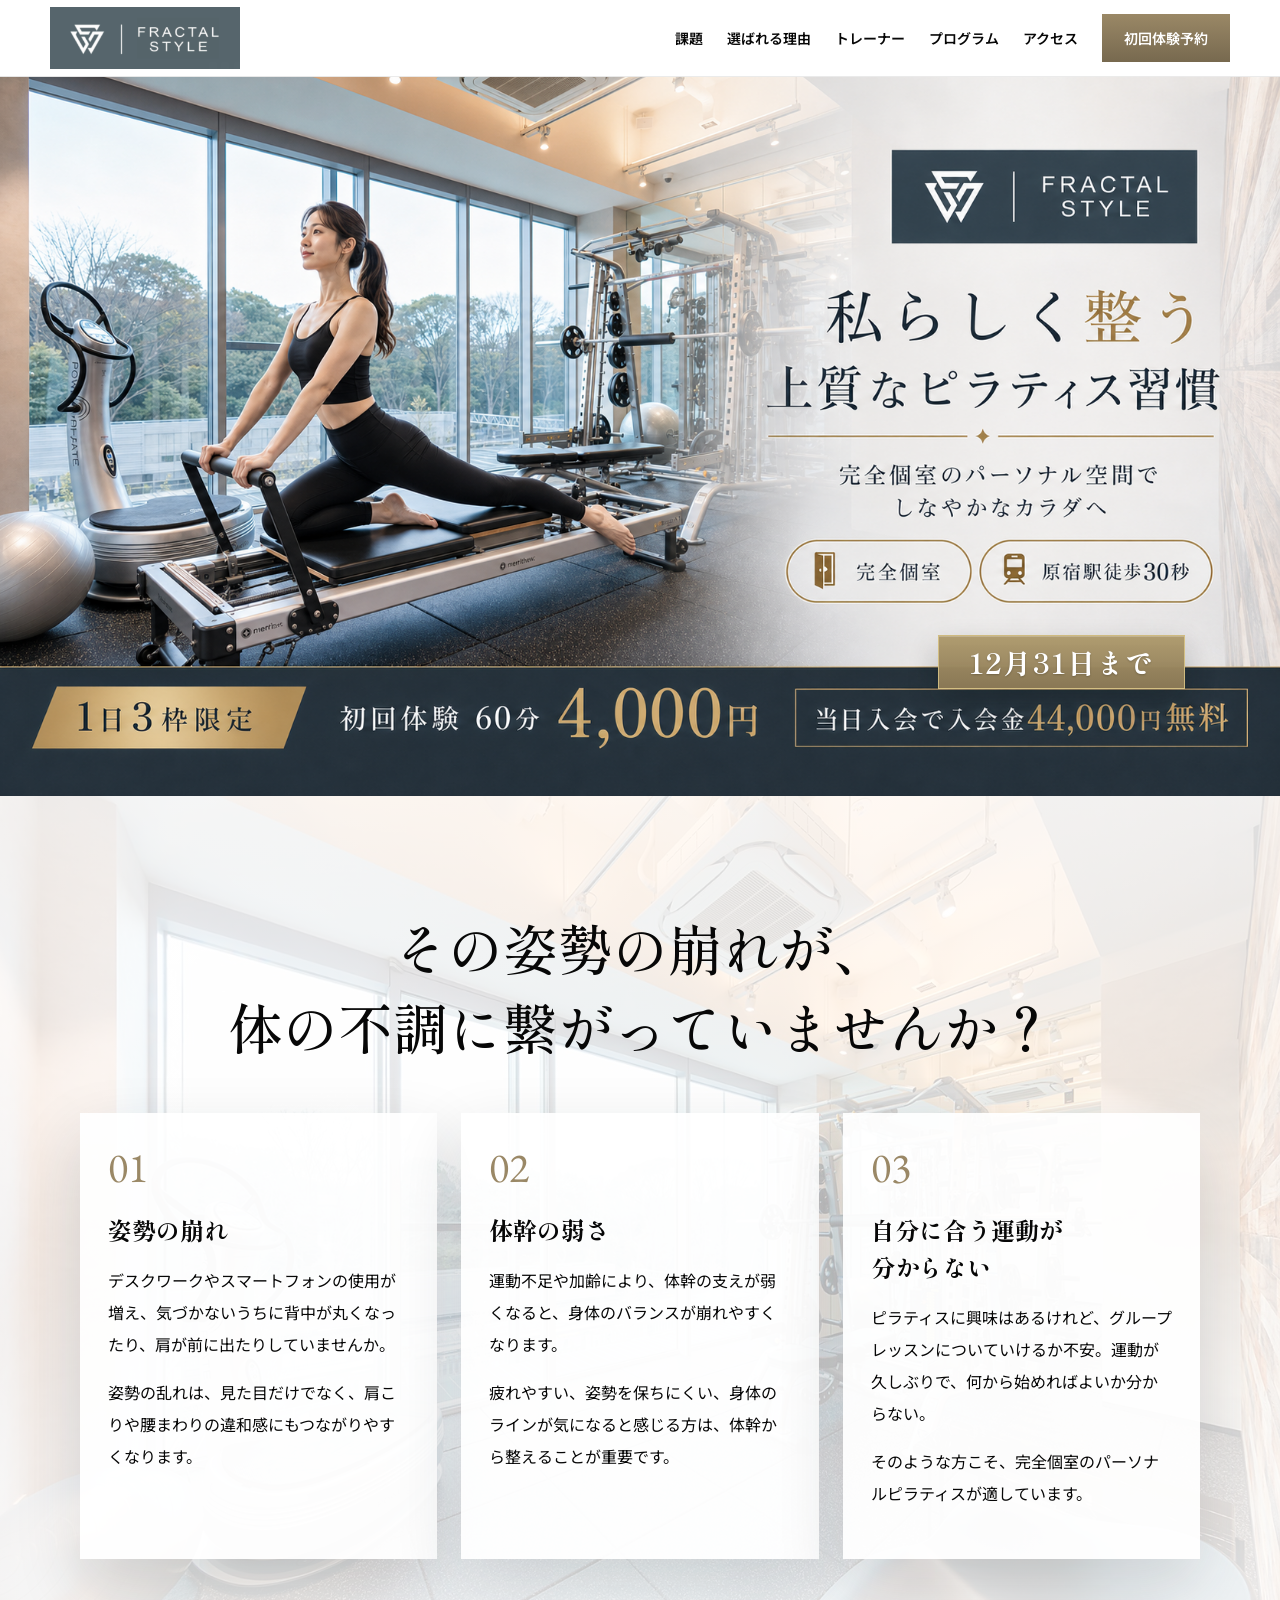
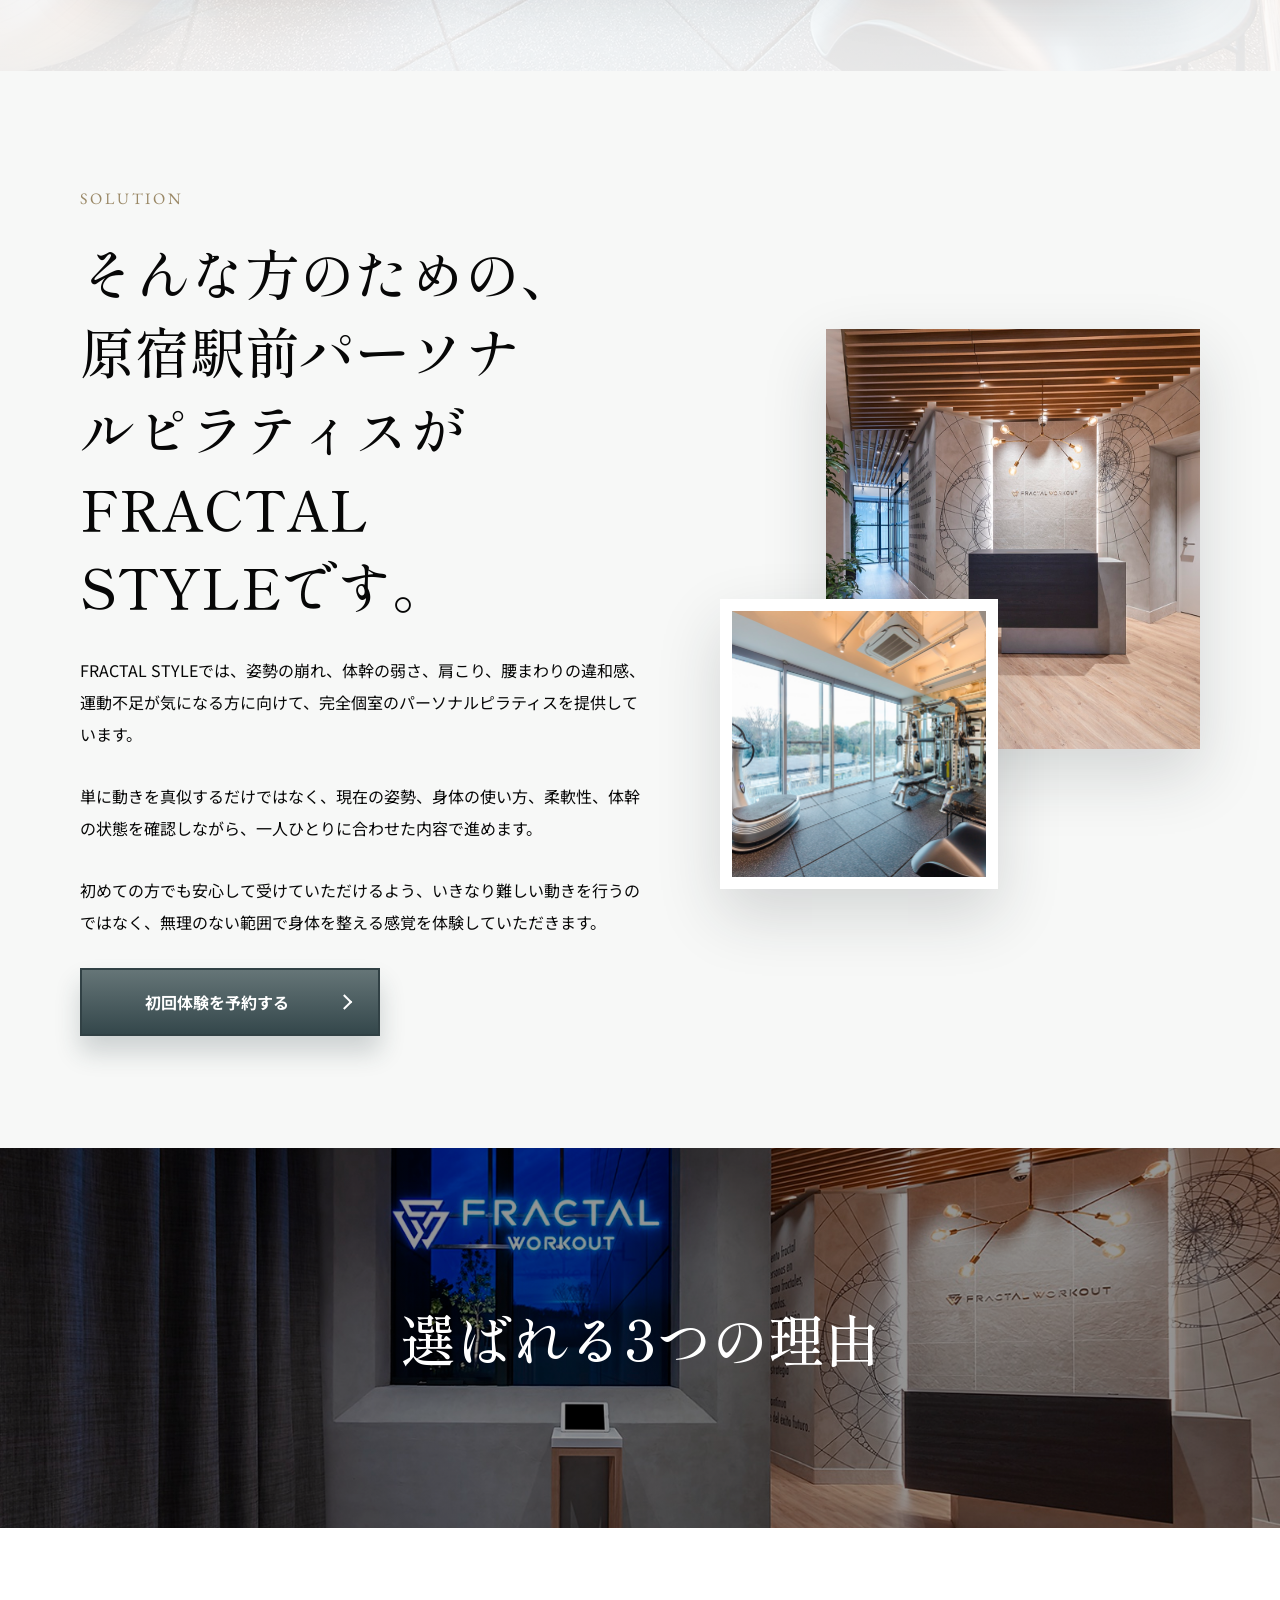
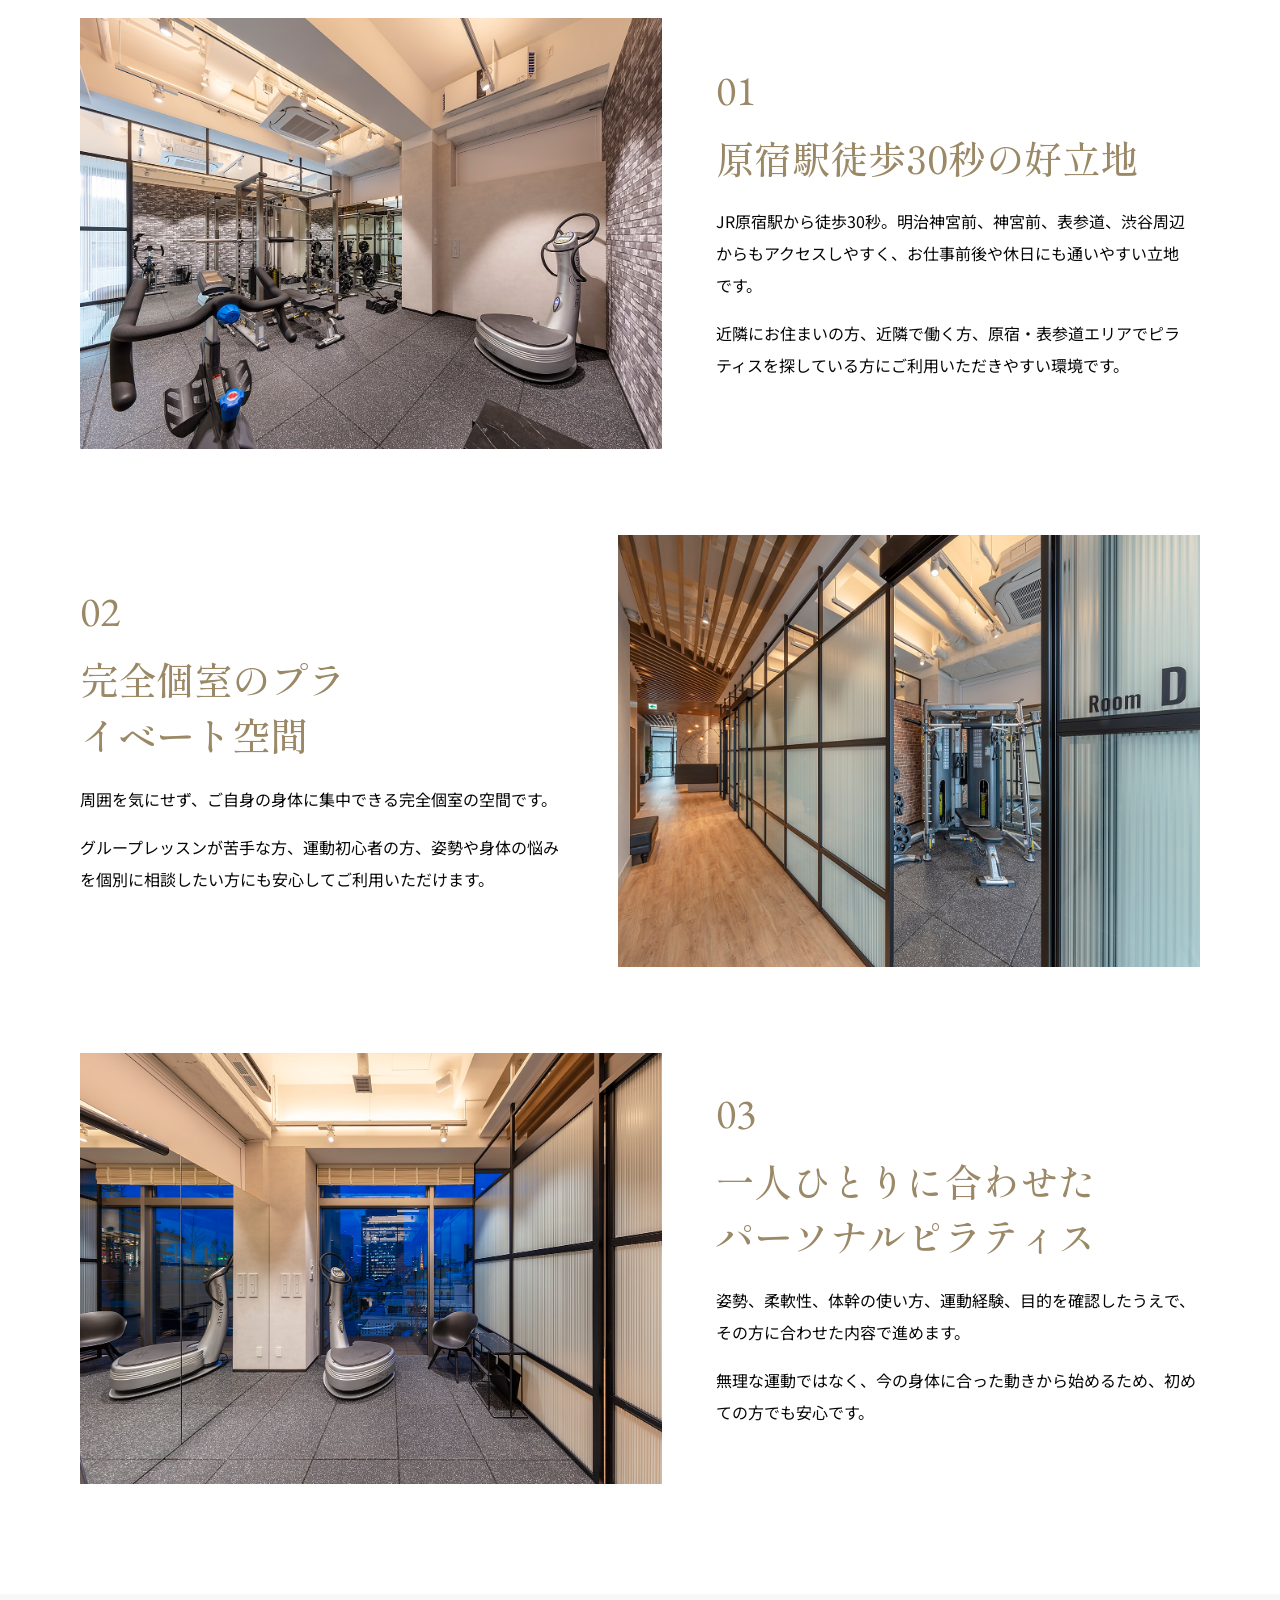
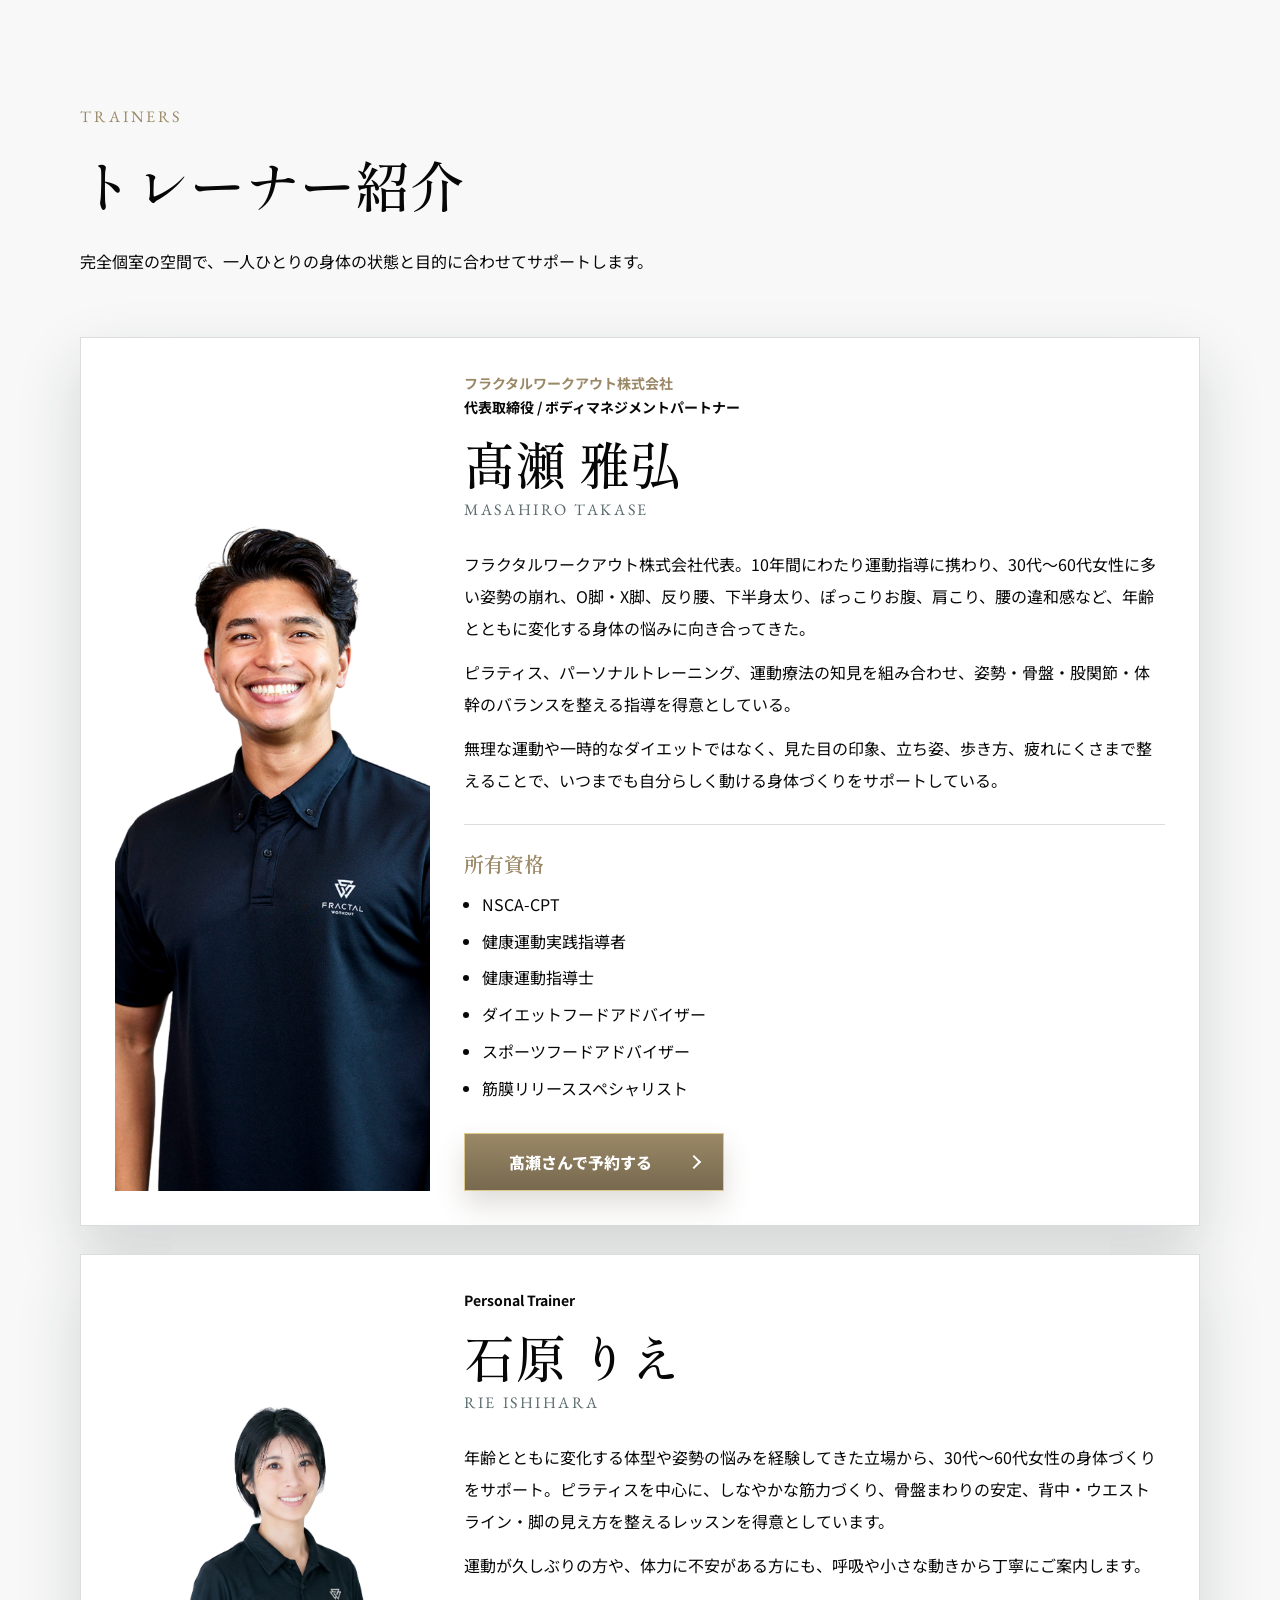
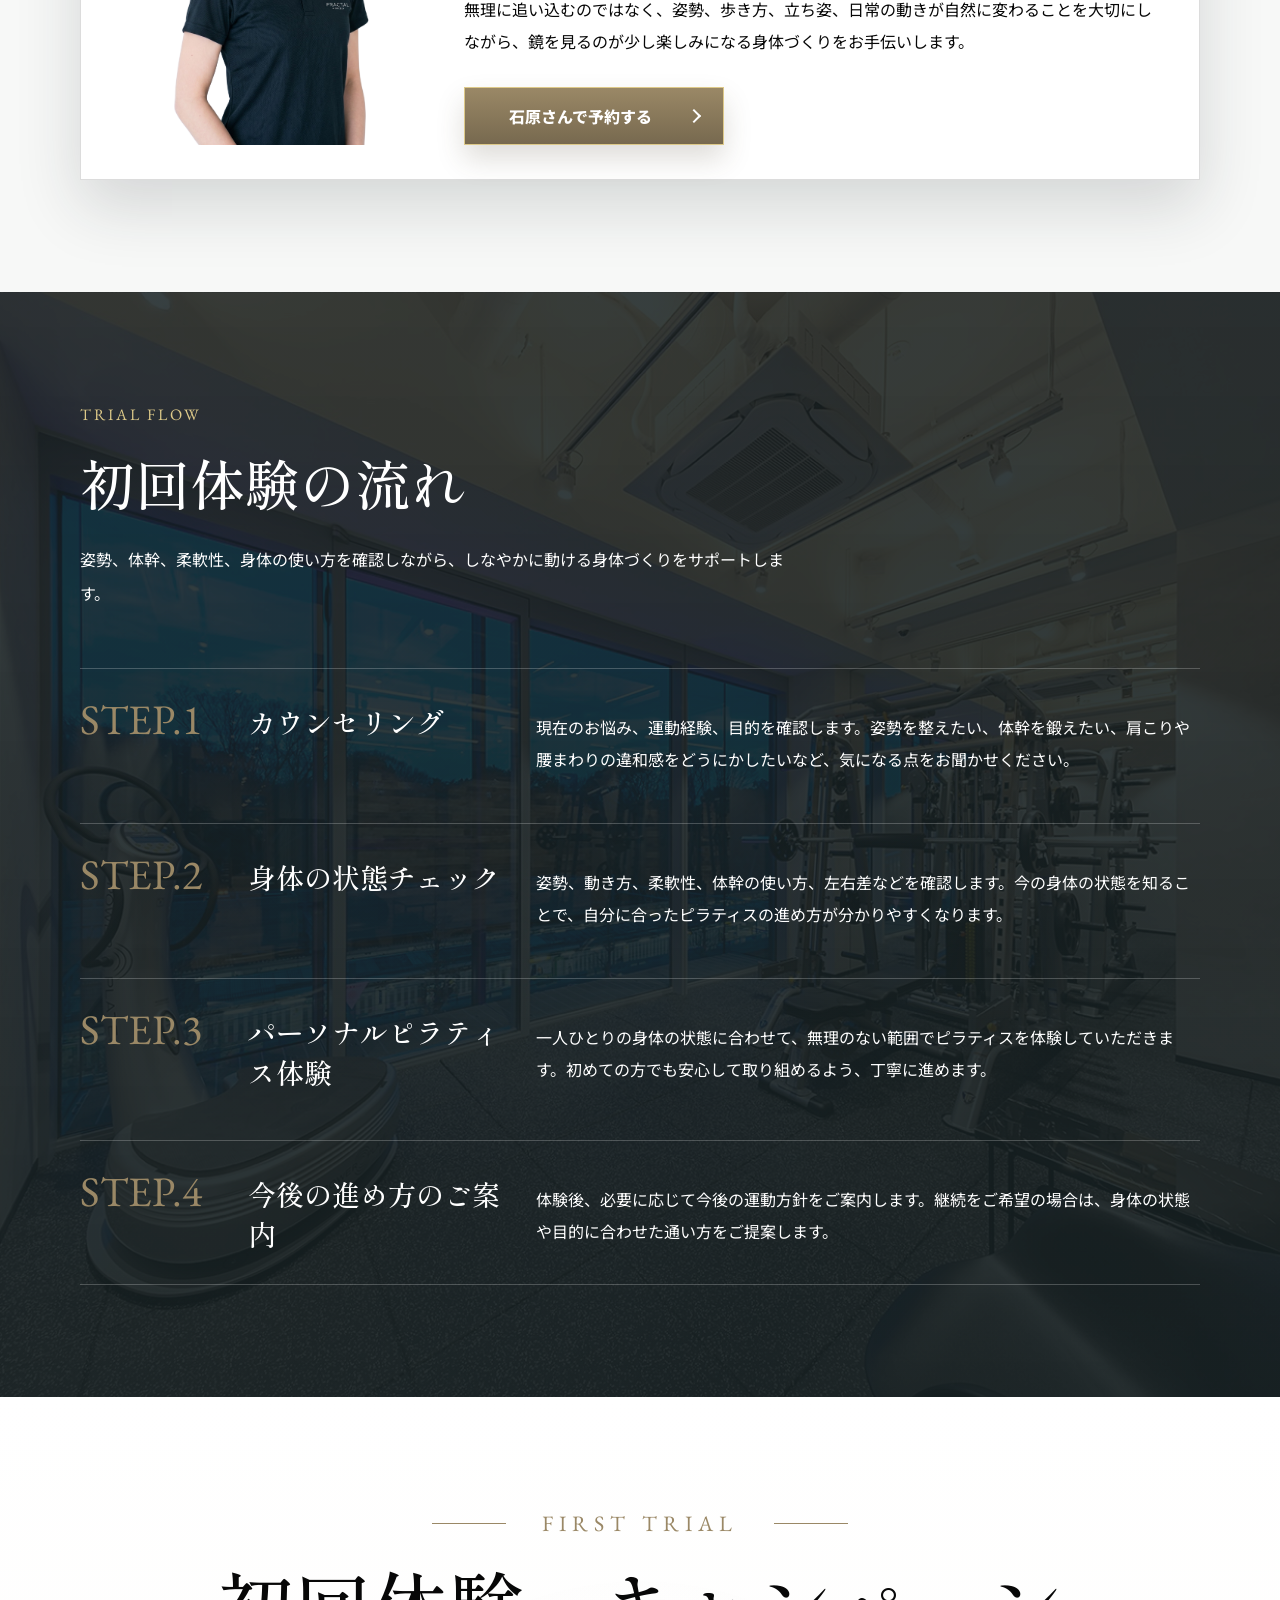
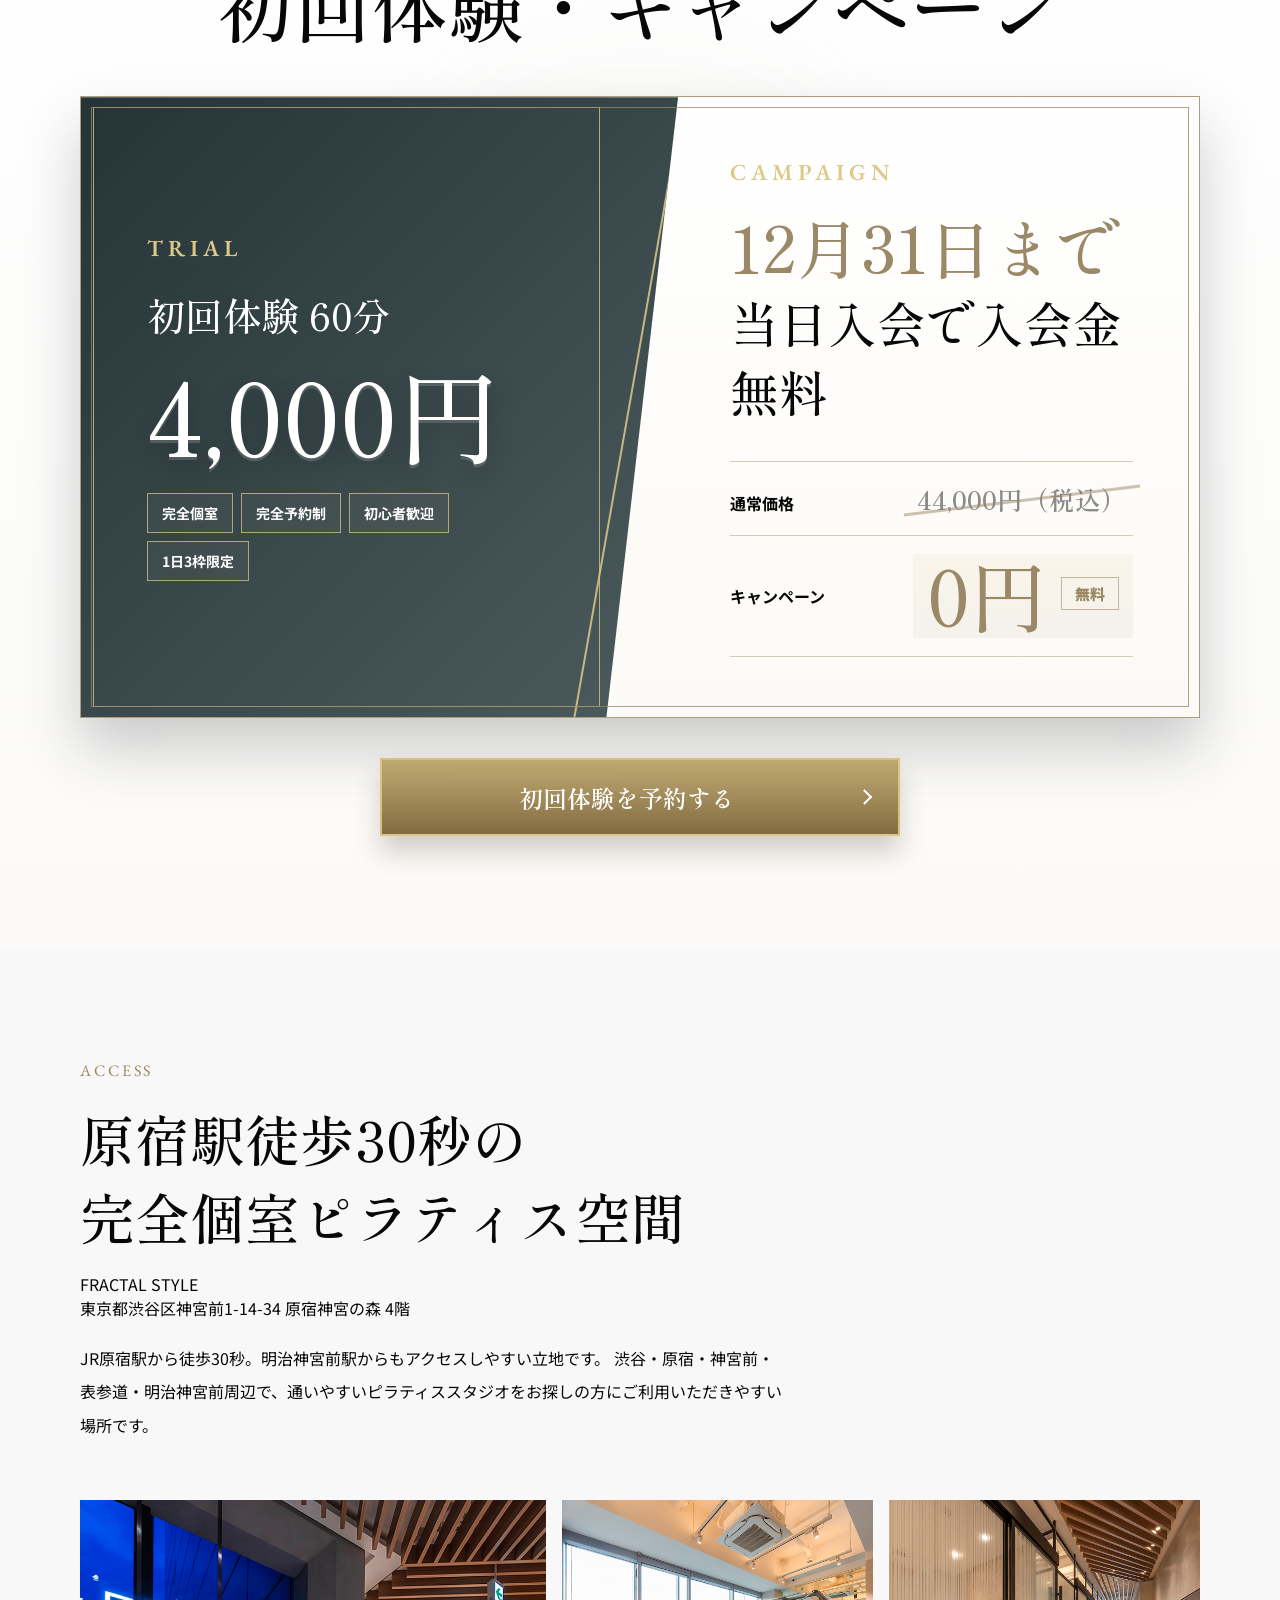
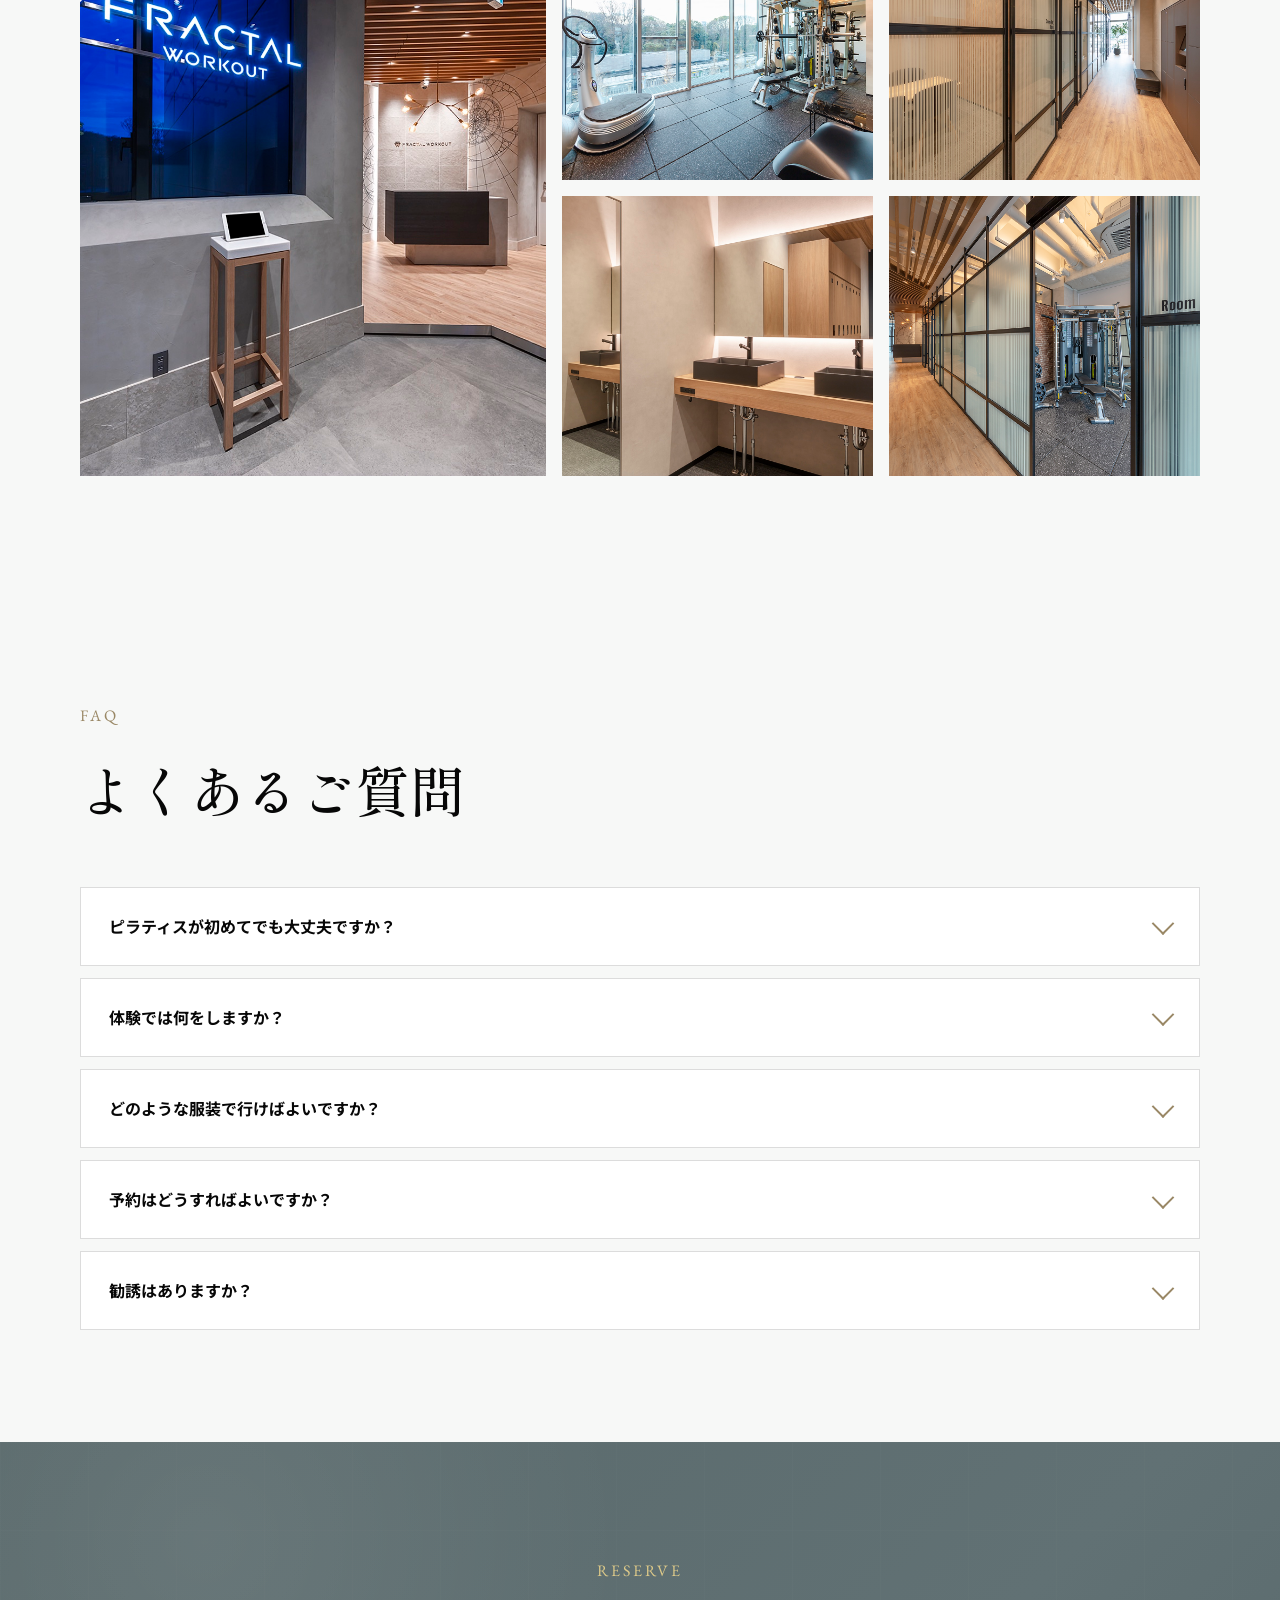
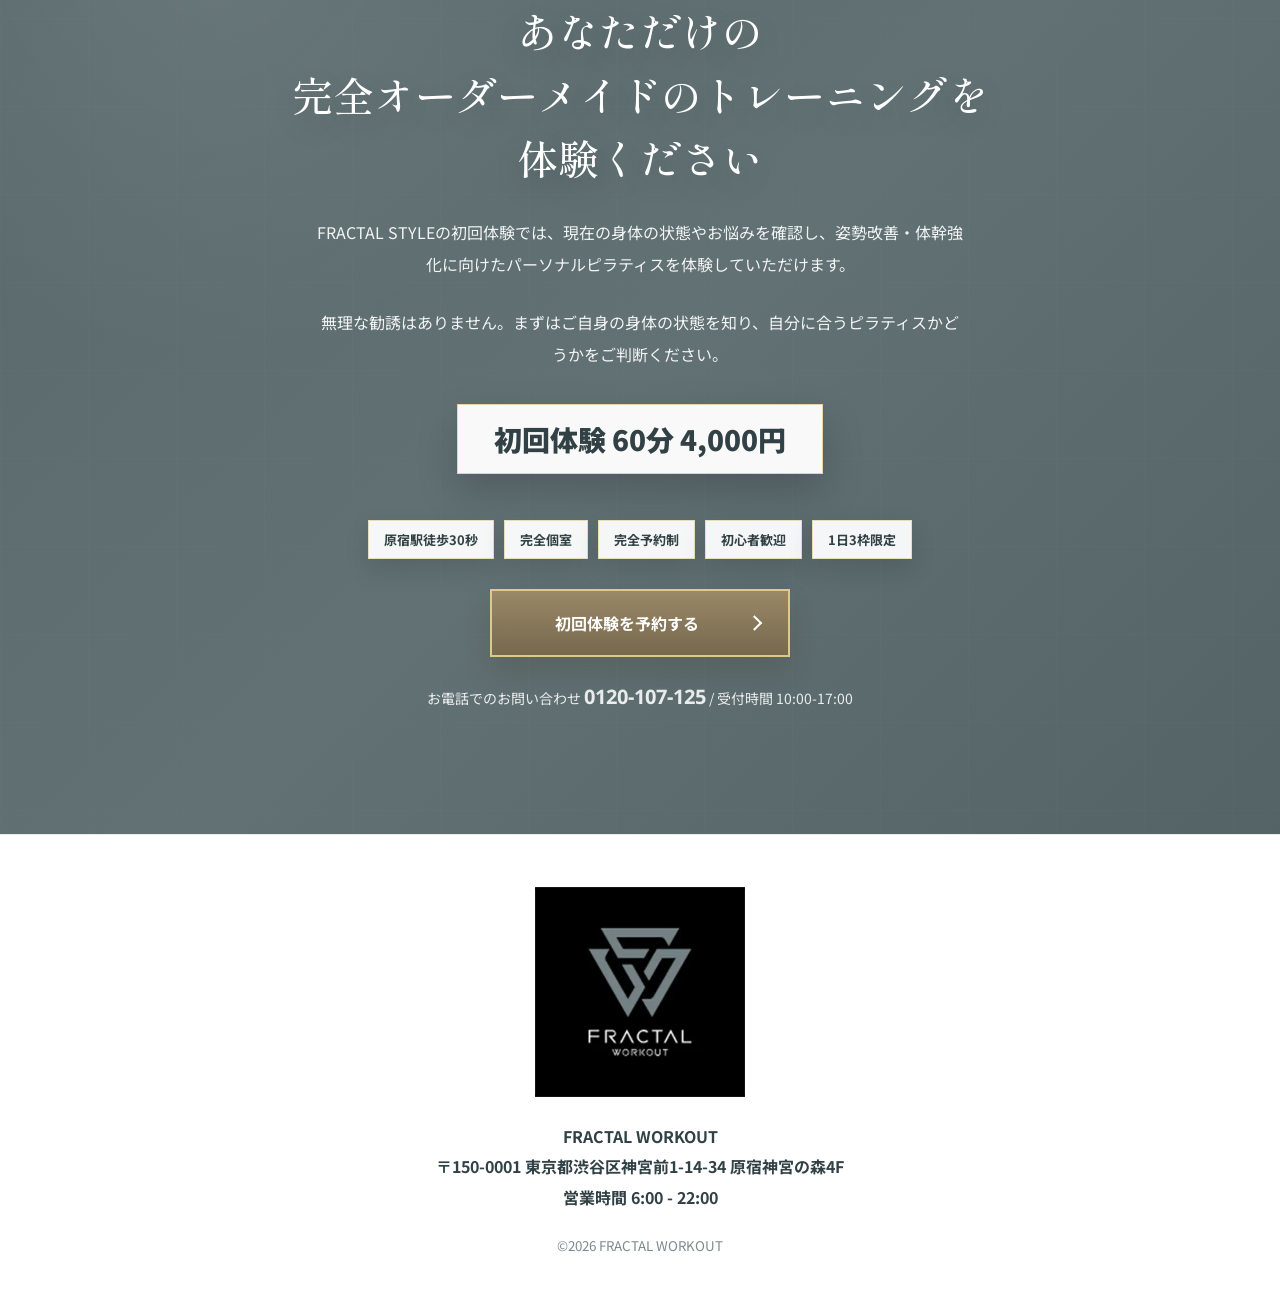
==== commit eac1d142: "Add access gallery room photo" ====
--- a/index.html
+++ b/index.html
@@ -299,6 +299,7 @@
             <img class="reveal" src="./assets/images/interior_gym_day_01.jpg" alt="明るいトレーニングエリア" />
             <img class="reveal" src="./assets/images/interior_hallway_01.jpg" alt="完全個室へ続く廊下" />
             <img class="reveal" src="./assets/images/interior_powder_01.jpg" alt="パウダールーム" />
+            <img class="reveal" src="./assets/images/interior_room_d_20260519.jpg" alt="完全個室のピラティスルーム" />
           </div>
         </div>
       </section>
@@ -312,15 +313,15 @@
           <div class="faq__list reveal">
             <details>
               <summary>ピラティスが初めてでも大丈夫ですか？</summary>
-              <p>はい。初めての方でも安心して受けていただけるよう、身体の状態に合わせて無理のない範囲で進めます。</p>
+              <p>はい。未経験者でも、経験者でもレベル・目的・身体の状態に合わせて無理のない範囲で進めますので、ご安心してお越しくださいませ。</p>
             </details>
             <details>
               <summary>体験では何をしますか？</summary>
-              <p>現在のお悩みや目的を確認したうえで、姿勢、柔軟性、体幹の使い方などを確認し、ピラティスを体験していただきます。</p>
+              <p>現在のお悩みや目的を確認したうえで、姿勢・柔軟性・筋力の簡単なチェックを行わせていただき、レベルに合わせた内容でピラティスを実施させていただきます。</p>
             </details>
             <details>
               <summary>どのような服装で行けばよいですか？</summary>
-              <p>動きやすい服装でお越しください。</p>
+              <p>運動中は室温管理も行なっておりますが、ご自身の運動時の体温に適した・動きやすい服装でお越しください。</p>
             </details>
             <details>
               <summary>予約はどうすればよいですか？</summary>
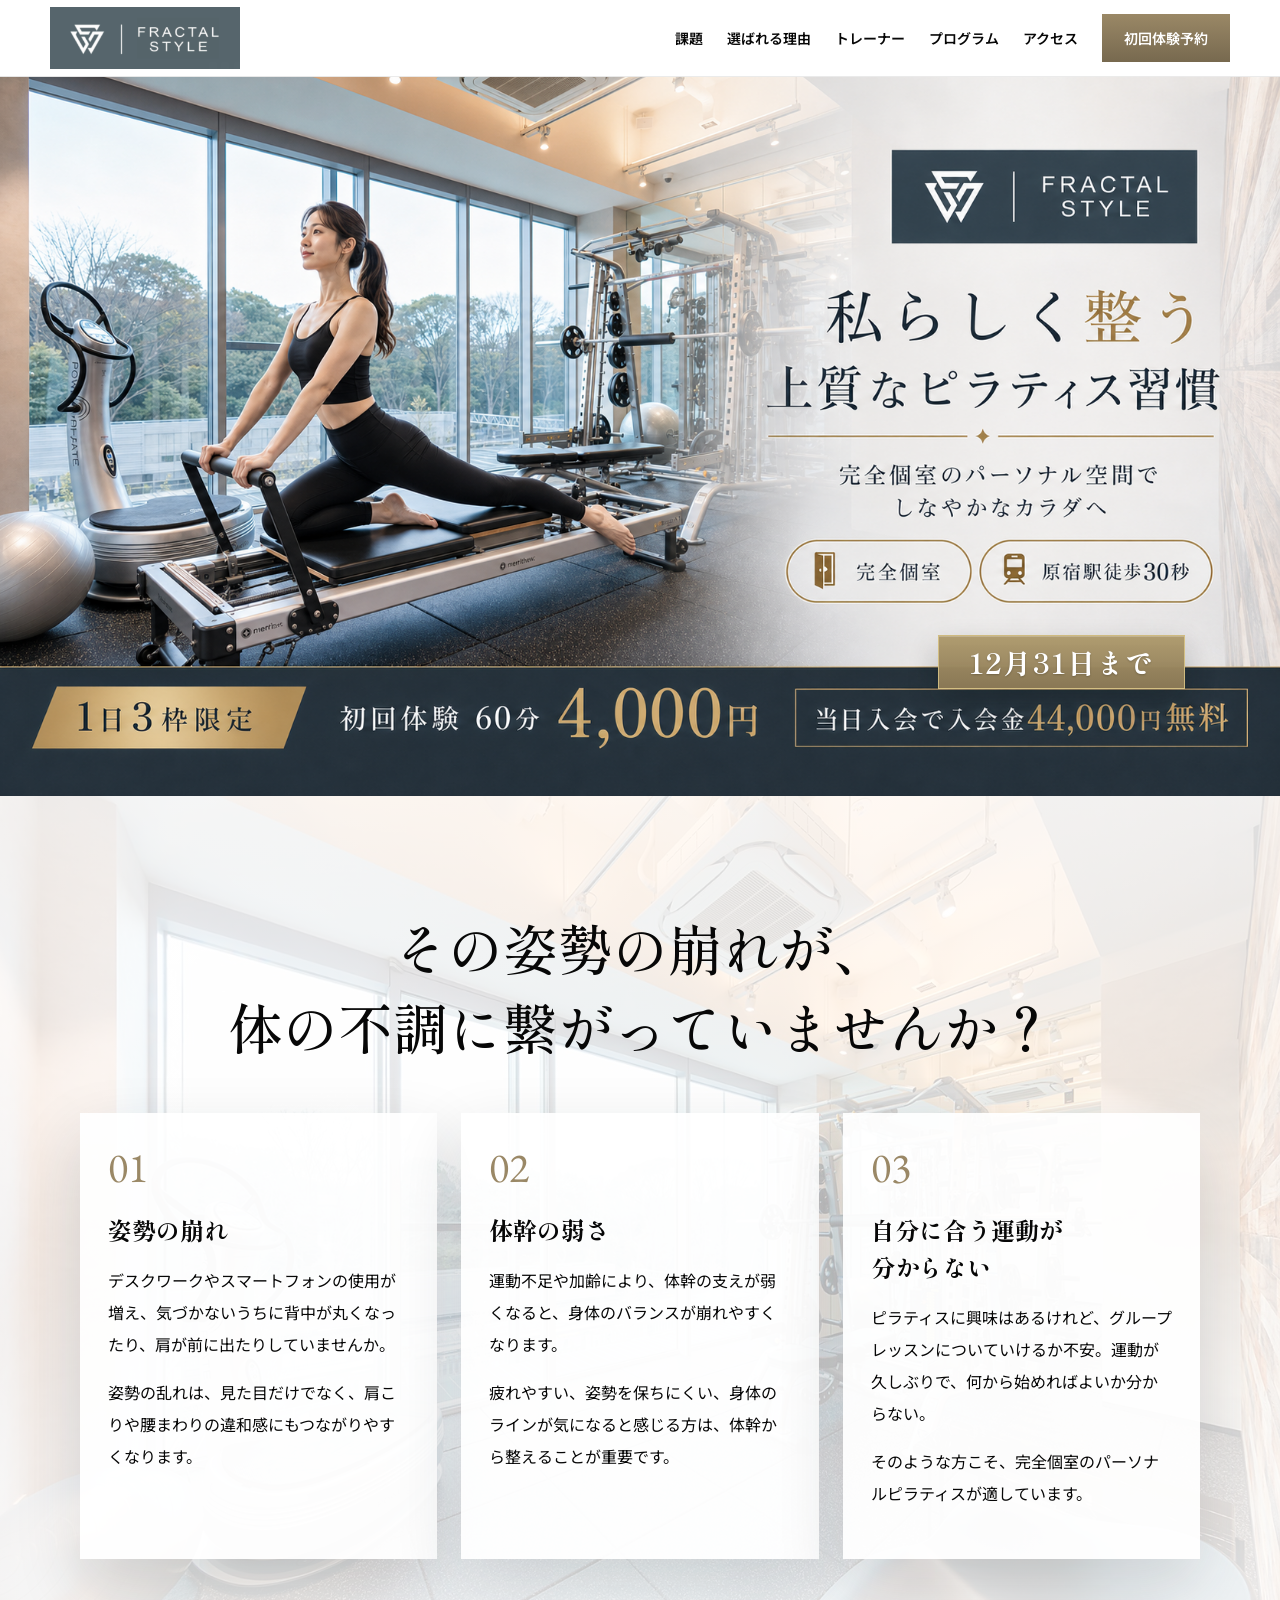
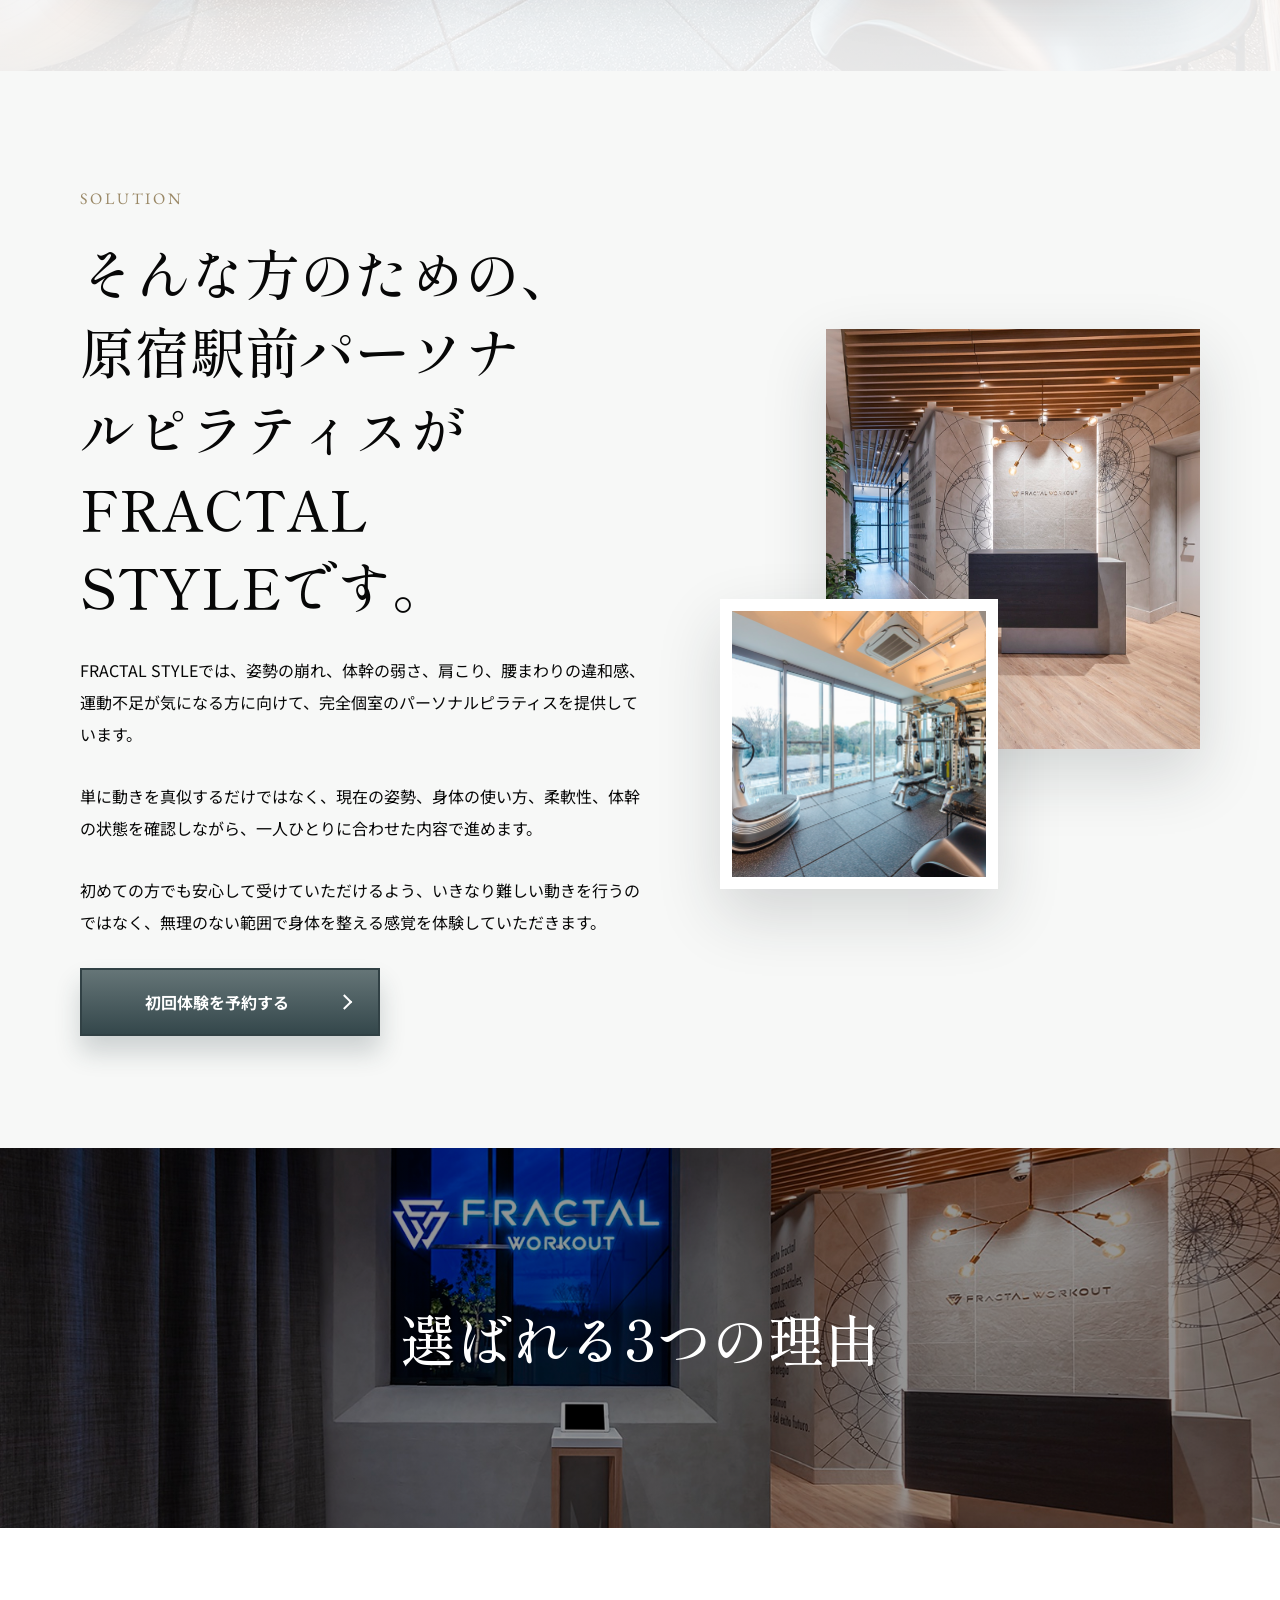
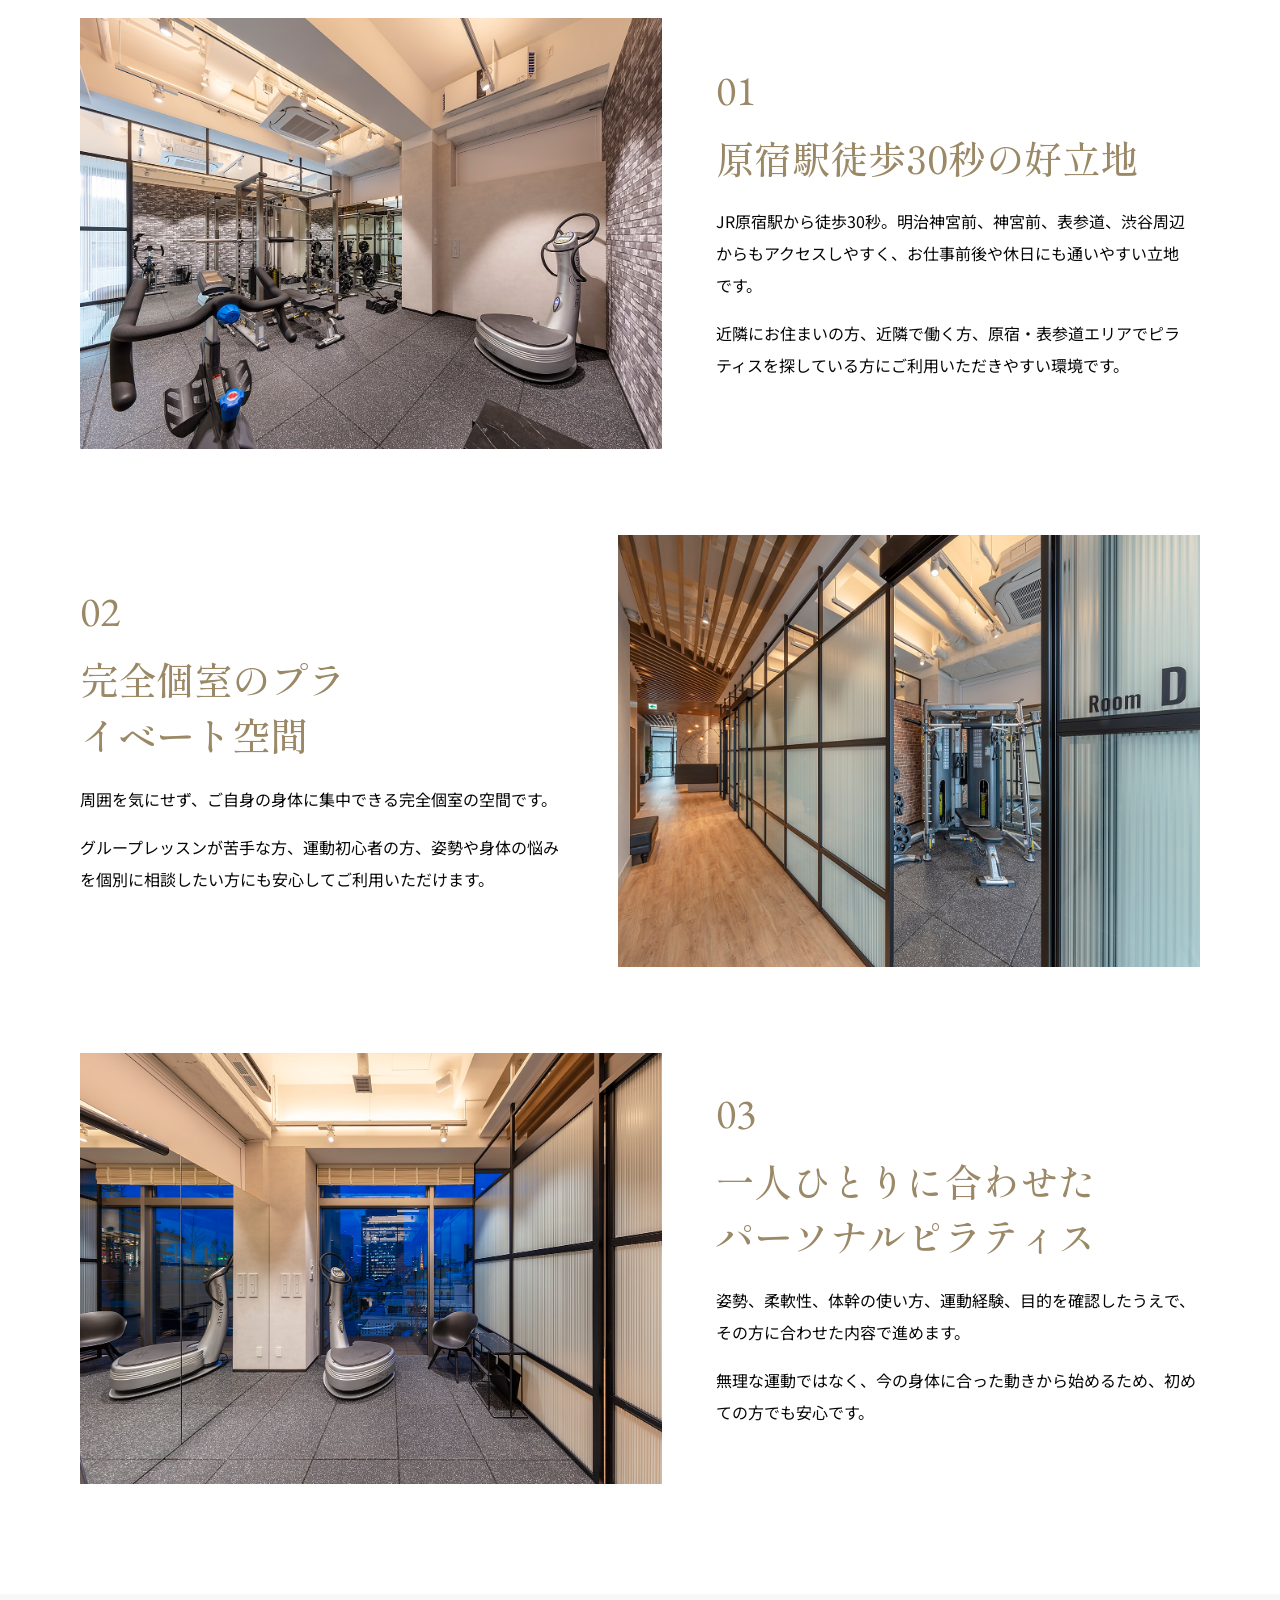
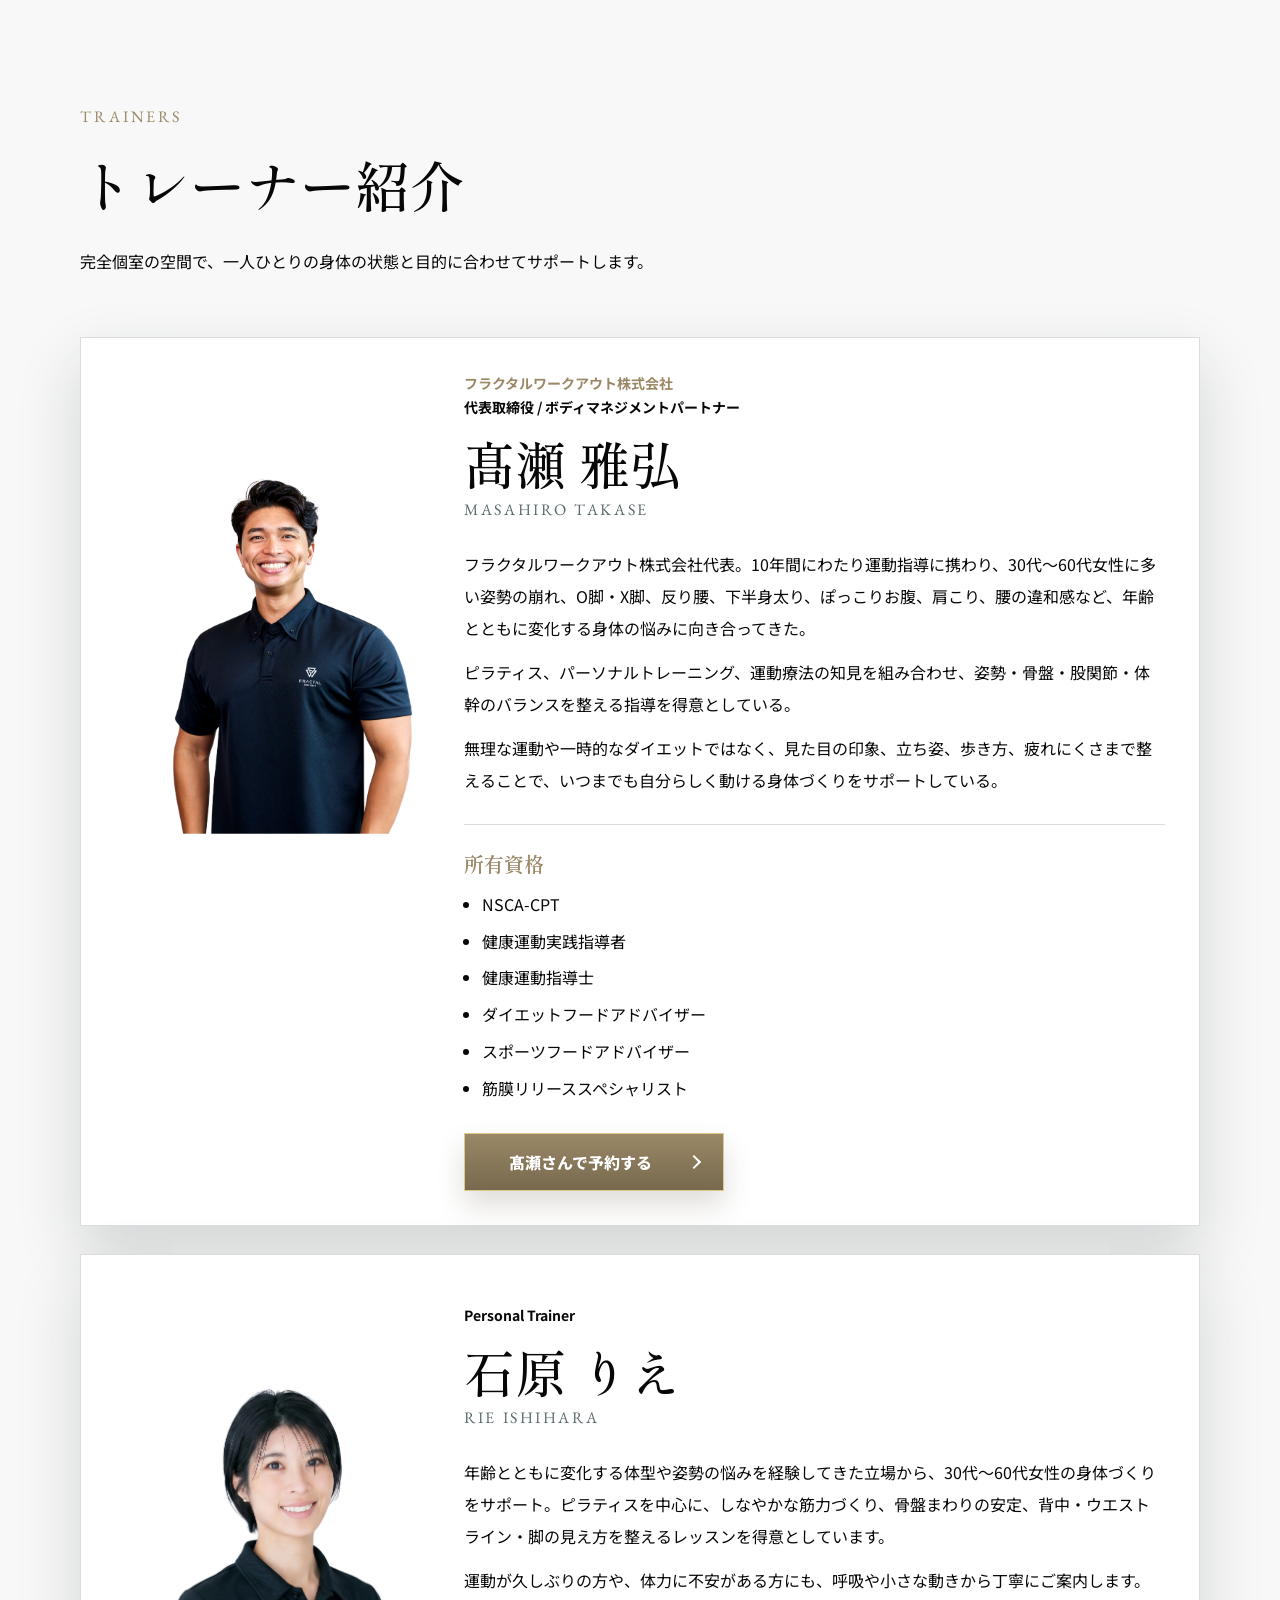
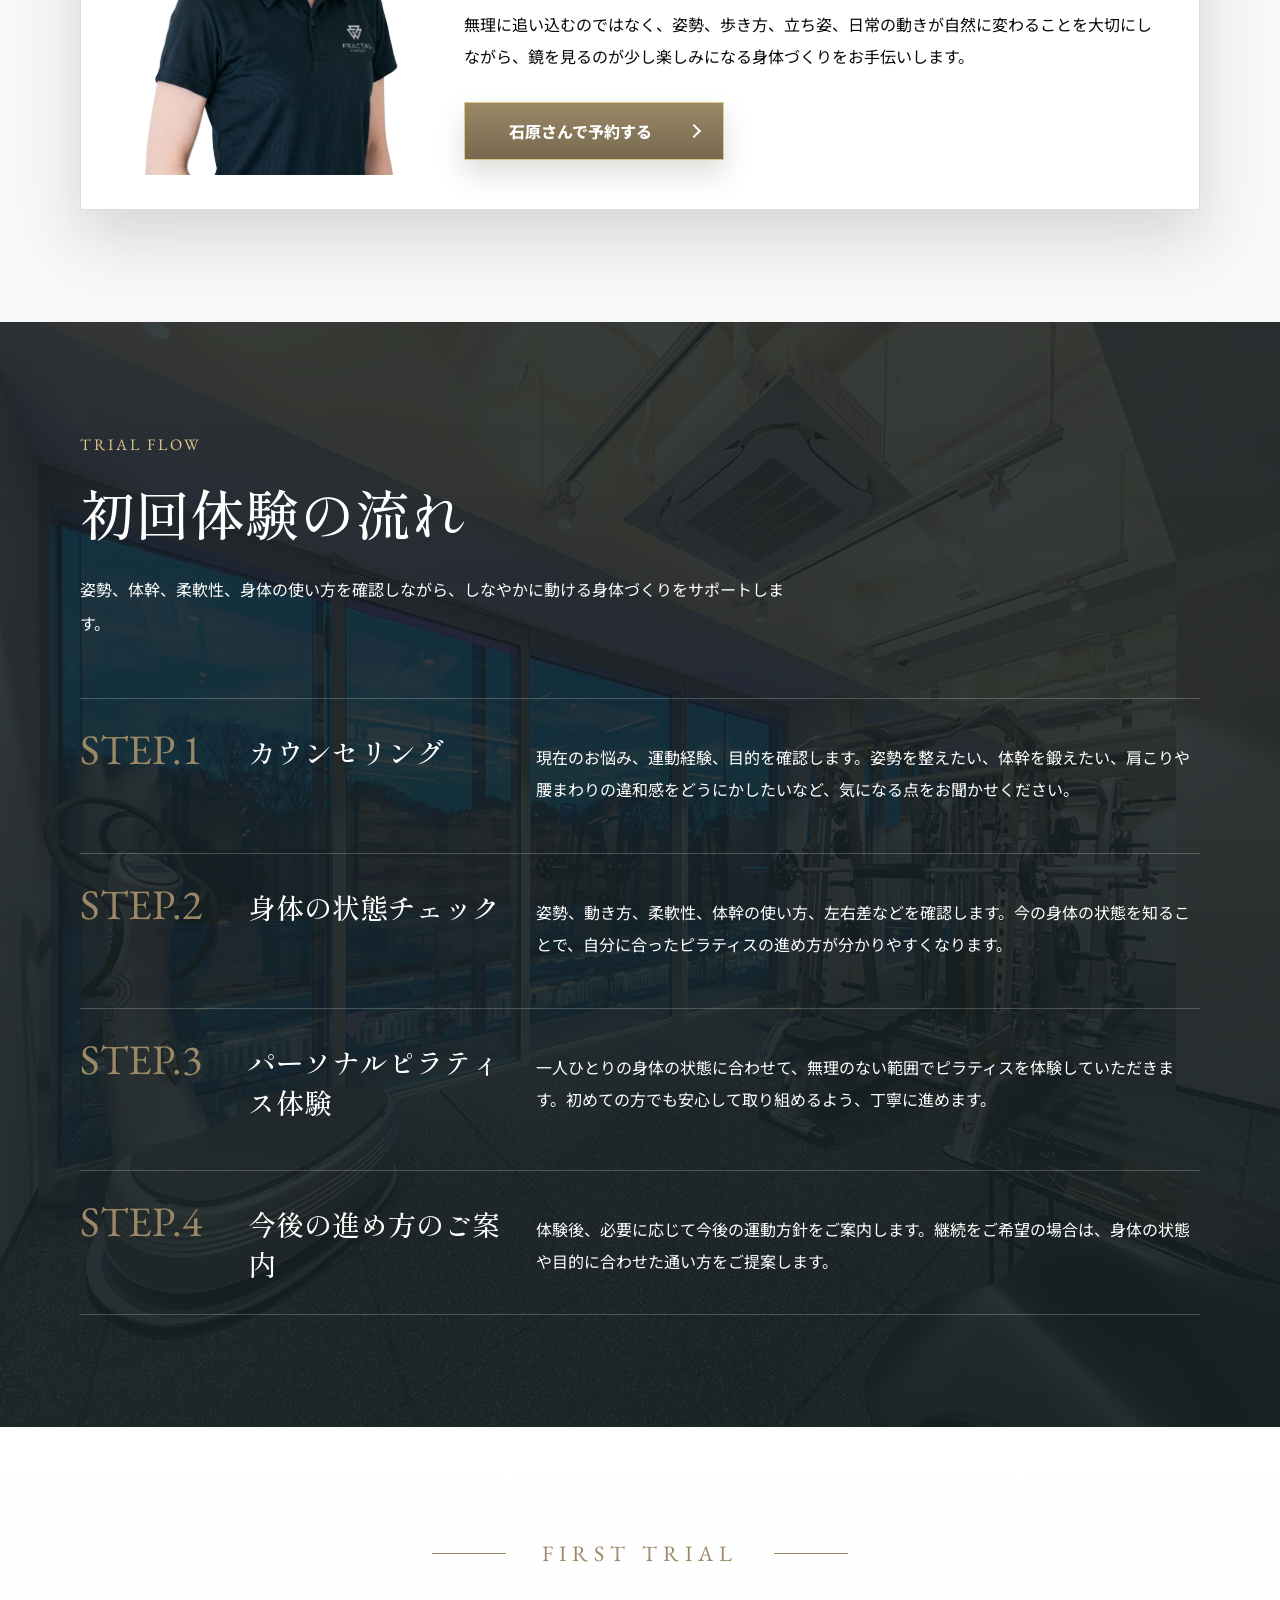
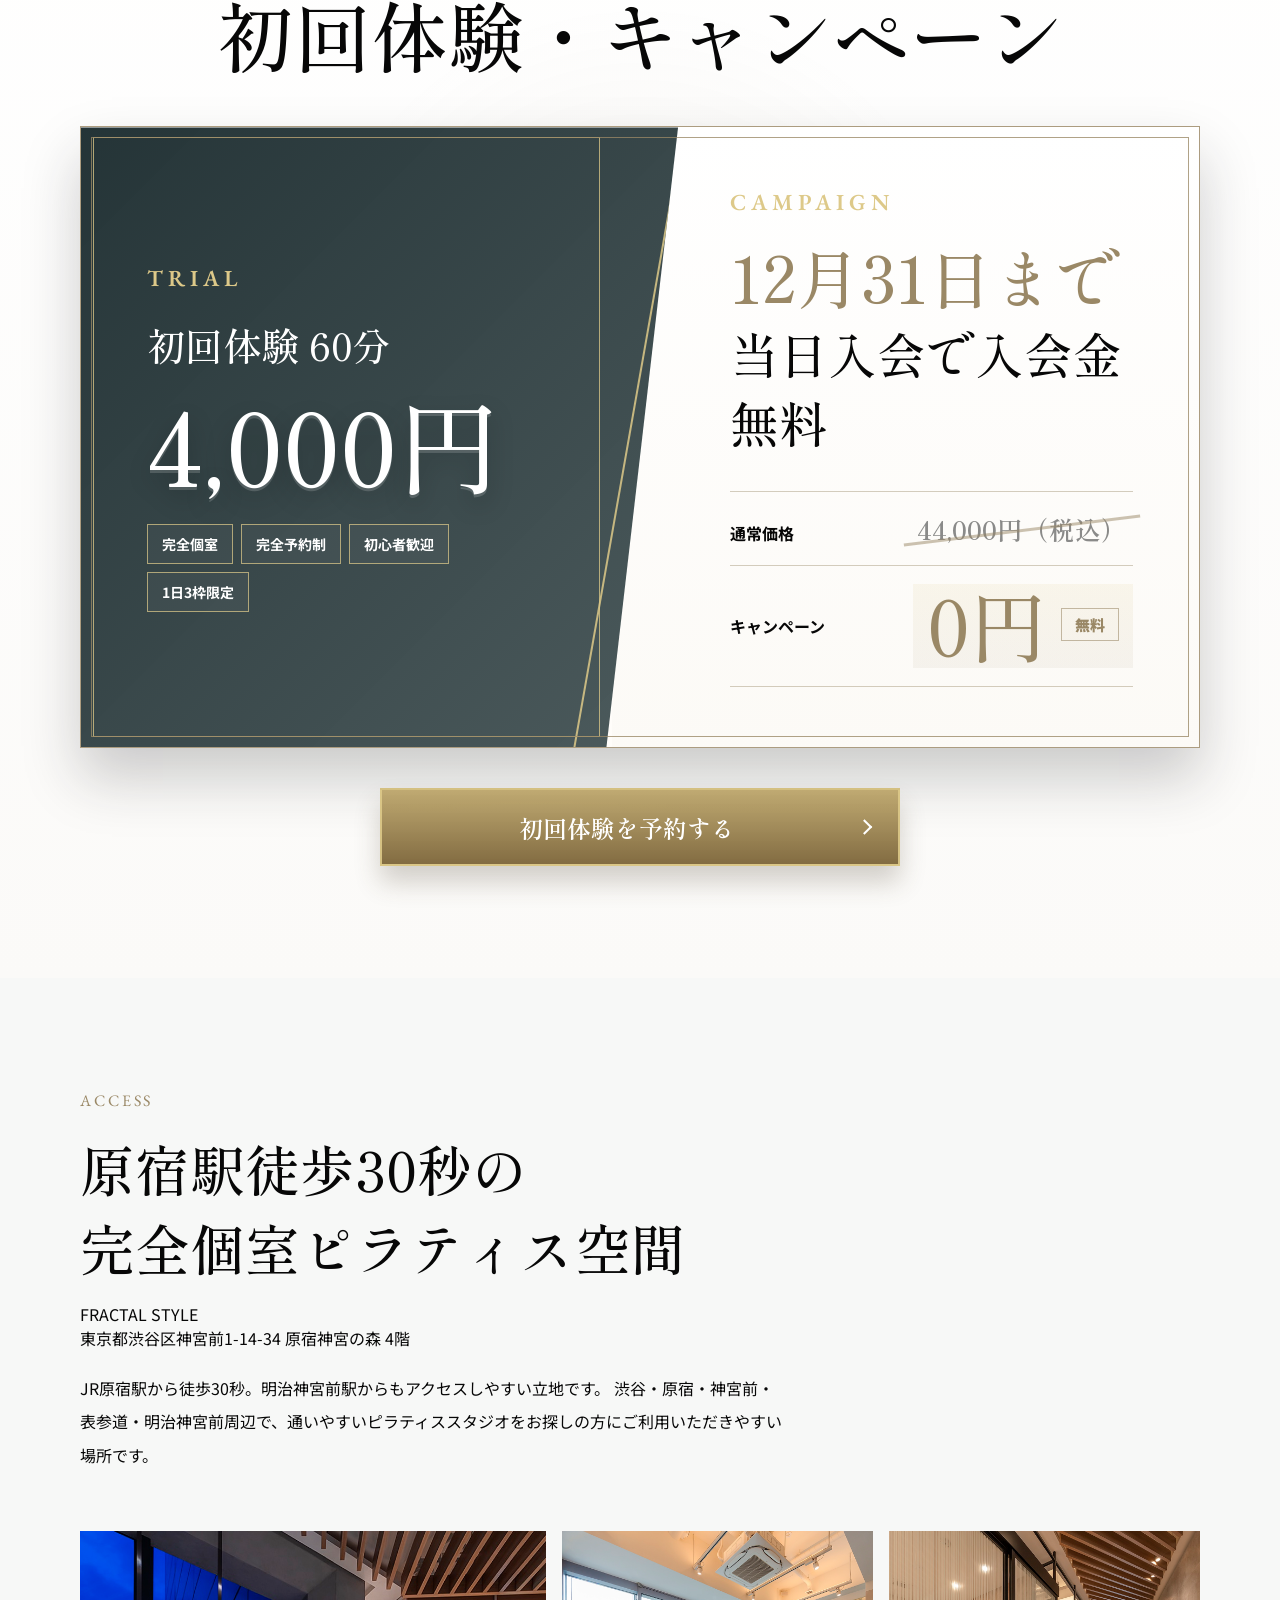
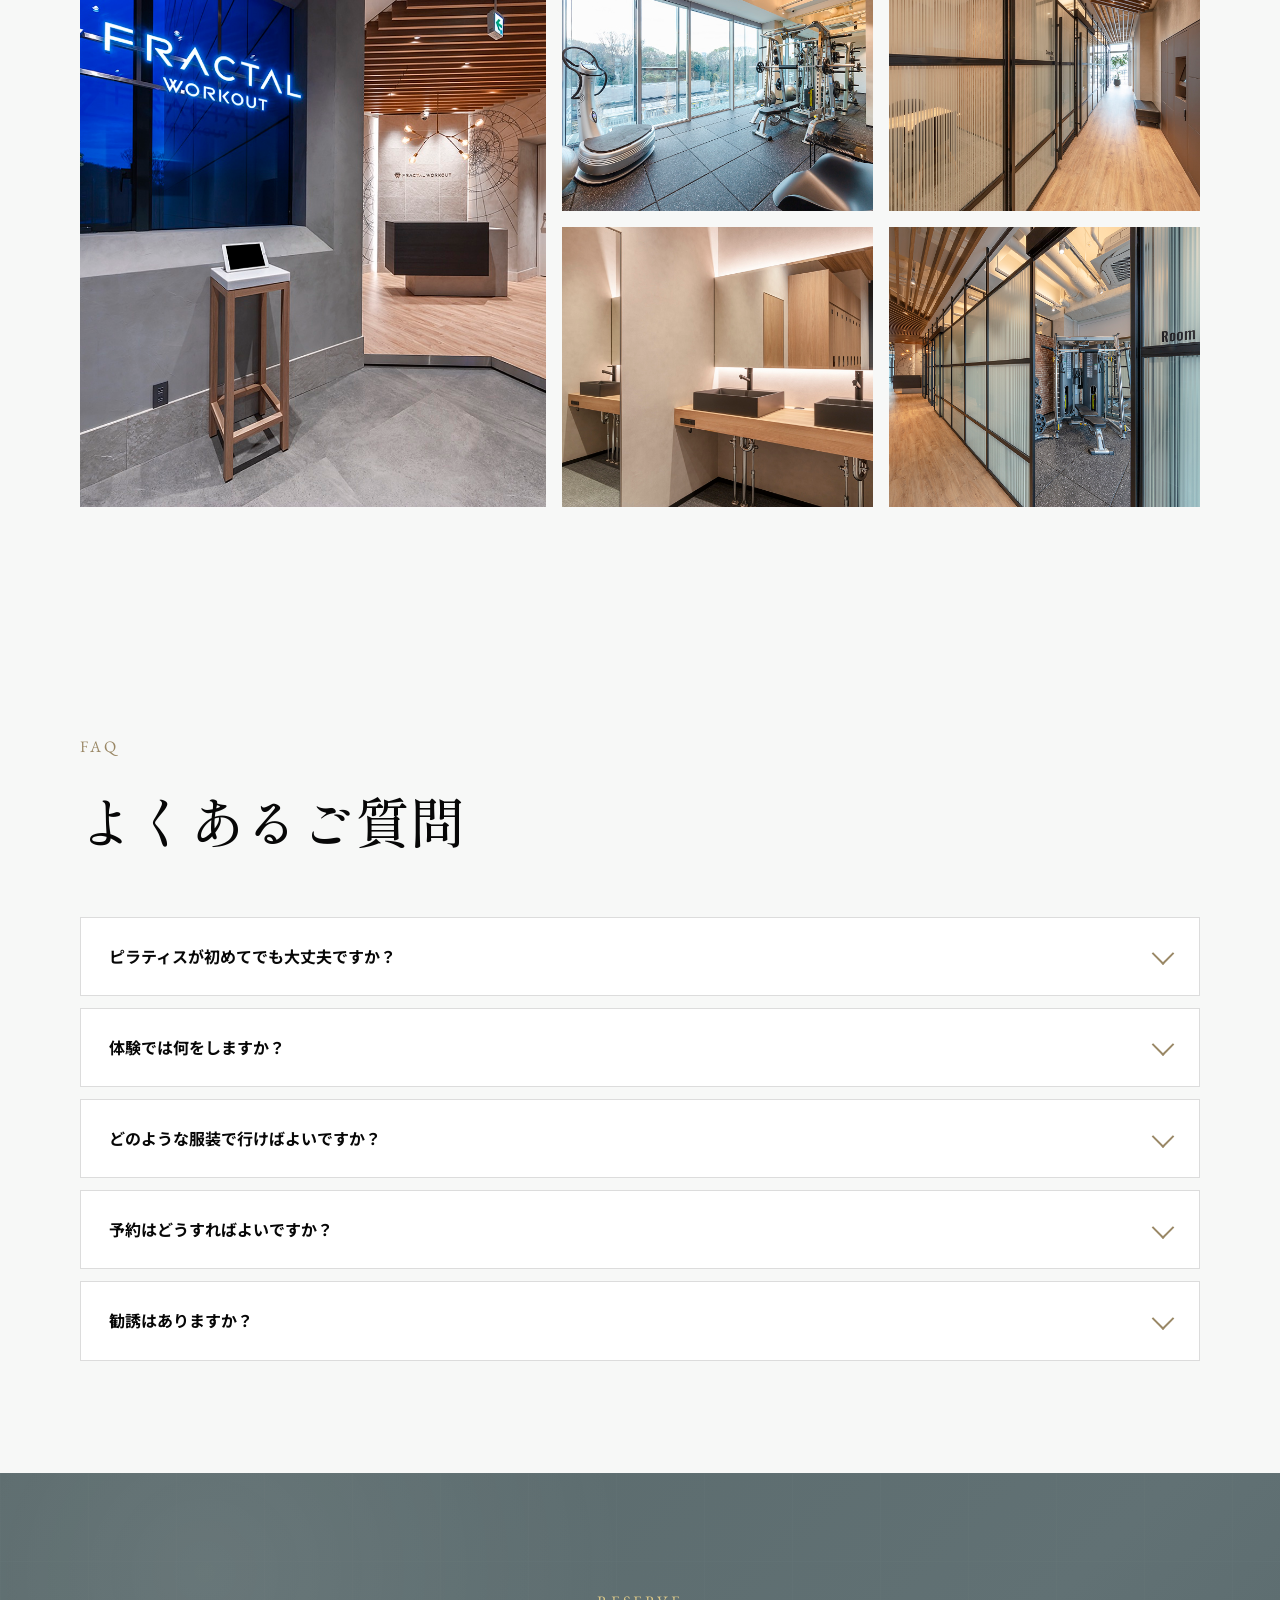
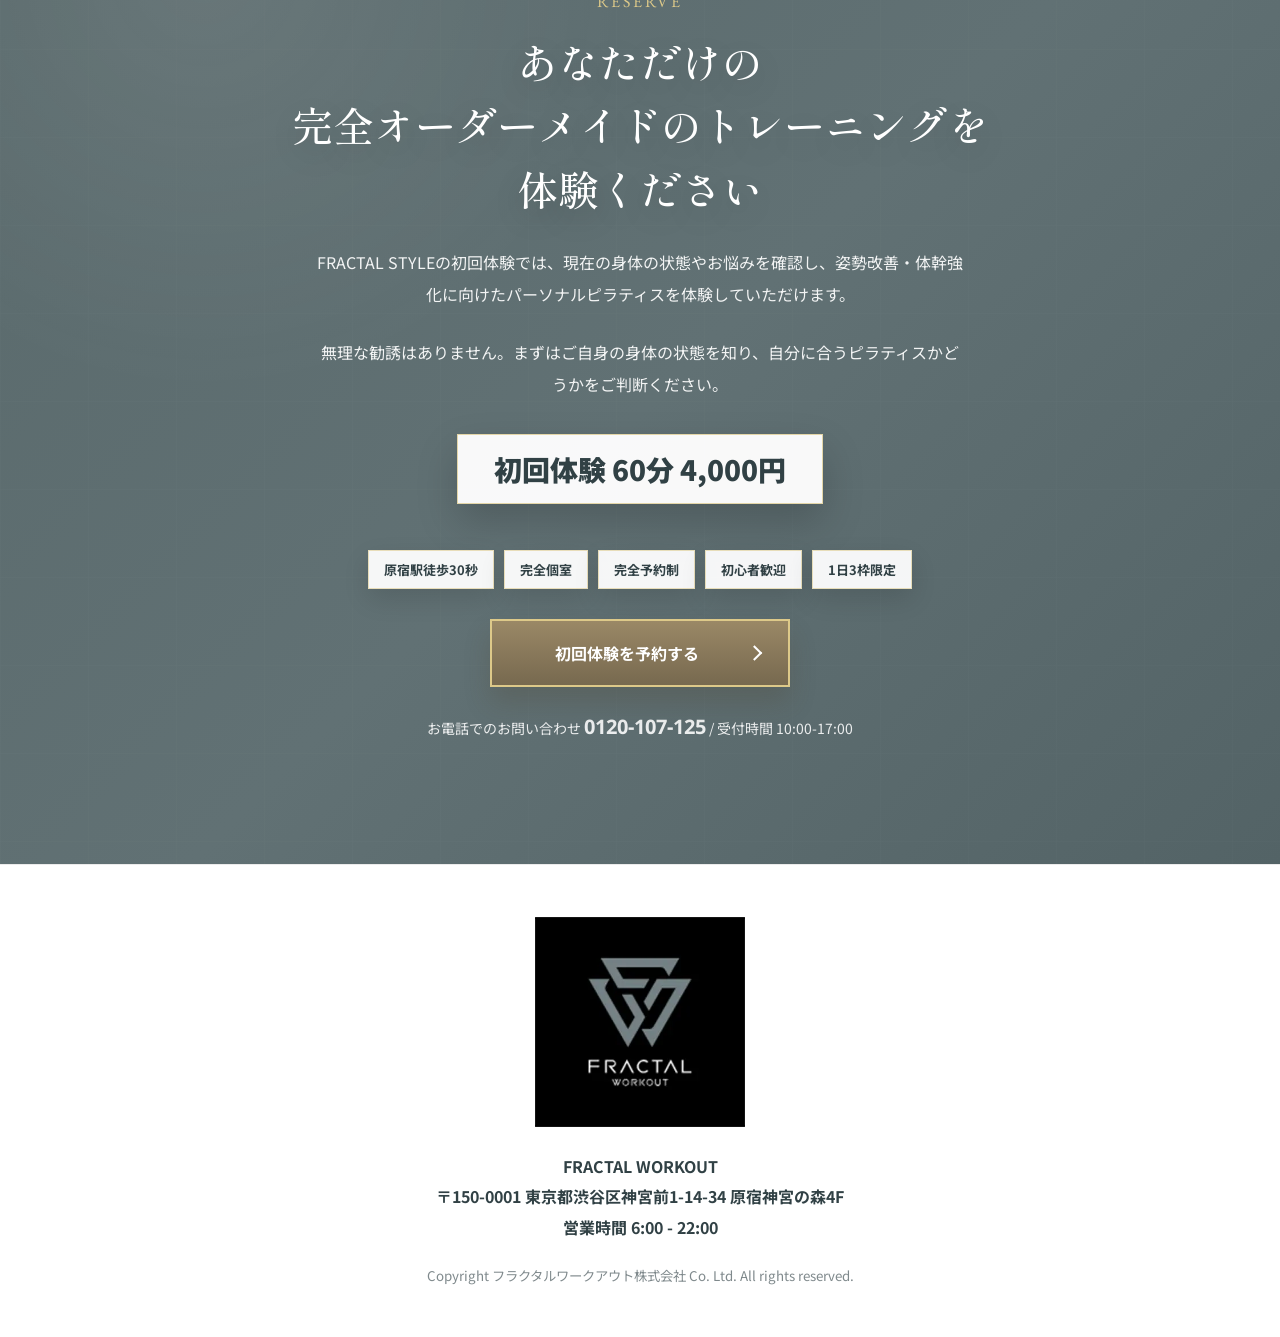
==== commit 2b352d4e: "Unify trainer image sizing" ====
--- a/index.html
+++ b/index.html
@@ -14,7 +14,7 @@
       href="https://fonts.googleapis.com/css2?family=EB+Garamond:wght@400;500;600&family=Noto+Sans+JP:wght@300;400;500;700;900&family=Noto+Sans:wght@400;600;700&family=Shippori+Mincho:wght@400;500;600;700&display=swap"
       rel="stylesheet"
     />
-	    <link rel="stylesheet" href="./styles-bg2.css?v=20260518-mobile-fv2" />
+	    <link rel="stylesheet" href="./styles-bg2.css?v=20260519-trainer-footer1" />
   </head>
   <body>
     <header class="header" data-header>
@@ -48,6 +48,10 @@
         <div class="fv-mobile" aria-label="FRACTAL STYLEの完全個室パーソナルピラティス">
           <img class="fv-mobile__image" src="./assets/images/hero-fractal-style-mobile-revised-20260518.png?v=20260518-mobile-fv2" alt="私らしく整う上質なピラティス習慣。完全個室、原宿駅徒歩30秒。初回体験60分4,000円、当日入会で入会金44,000円無料。" />
         </div>
+        <div class="fv-mobile-deadline" aria-label="キャンペーン期限">
+          <span class="fv-mobile-deadline__label">CAMPAIGN</span>
+          <span class="fv-mobile-deadline__date" data-campaign-deadline>5月31日まで</span>
+        </div>
       </section>
 
       <section class="problem section" id="problem">
@@ -371,7 +375,7 @@
           〒150-0001 東京都渋谷区神宮前1-14-34 原宿神宮の森4F<br />
           営業時間 6:00 - 22:00
         </p>
-        <small>©2026 FRACTAL WORKOUT</small>
+        <small>Copyright フラクタルワークアウト株式会社 Co. Ltd. All rights reserved.</small>
       </div>
     </footer>
     <script src="./script.js?v=20260518-mobile-fv2"></script>
--- a/styles-bg2.css
+++ b/styles-bg2.css
@@ -229,6 +229,10 @@
   display: none;
 }
 
+.fv-mobile-deadline {
+  display: none;
+}
+
 .fv__campaign {
   position: absolute;
   right: clamp(24px, 5vw, 86px);
@@ -604,7 +608,7 @@
   display: grid;
   grid-template-columns: minmax(260px, 0.45fr) minmax(0, 1fr);
   gap: 34px;
-  align-items: stretch;
+  align-items: start;
   padding: 34px;
   border: 1px solid var(--line);
   background: var(--white);
@@ -612,8 +616,9 @@
 }
 
 .trainer-card__image {
-  min-height: 420px;
-  background: var(--gray-100);
+  height: clamp(430px, 38vw, 520px);
+  min-height: 0;
+  background: var(--white);
   overflow: hidden;
 }
 
@@ -621,7 +626,19 @@
   width: 100%;
   height: 100%;
   object-fit: cover;
-  object-position: center;
+  object-position: var(--trainer-image-position, center 44%);
+  transform: scale(var(--trainer-image-scale, 1));
+  transform-origin: center center;
+}
+
+.trainer-card--primary {
+  --trainer-image-position: center 41%;
+  --trainer-image-scale: 0.9;
+}
+
+.trainer-card:not(.trainer-card--primary) {
+  --trainer-image-position: center 39%;
+  --trainer-image-scale: 1.22;
 }
 
 .trainer-card__body {
@@ -1418,6 +1435,69 @@
     box-shadow: 0 16px 42px rgba(30, 40, 42, 0.12);
   }
 
+  .fv-mobile-deadline {
+    position: relative;
+    display: flex;
+    width: 100vw;
+    max-width: 100vw;
+    min-height: 58px;
+    align-items: center;
+    justify-content: center;
+    gap: 14px;
+    padding: 12px 18px;
+    overflow: hidden;
+    border-top: 1px solid rgba(221, 201, 137, 0.9);
+    border-bottom: 1px solid rgba(154, 136, 102, 0.78);
+    background: linear-gradient(180deg, #31464a 0%, #233538 100%);
+    color: var(--white);
+    box-shadow: 0 12px 28px rgba(24, 35, 38, 0.16);
+  }
+
+  .fv-mobile-deadline::before {
+    position: absolute;
+    inset: 0;
+    background: linear-gradient(90deg, rgba(255, 255, 255, 0.04), transparent 36%, rgba(255, 255, 255, 0.05));
+    content: "";
+    pointer-events: none;
+  }
+
+  .fv-mobile-deadline::after {
+    position: absolute;
+    top: 1px;
+    left: 50%;
+    width: min(54vw, 210px);
+    height: 1px;
+    background: rgba(221, 201, 137, 0.9);
+    content: "";
+    transform: translateX(-50%);
+  }
+
+  .fv-mobile-deadline__label,
+  .fv-mobile-deadline__date {
+    position: relative;
+    z-index: 1;
+  }
+
+  .fv-mobile-deadline__label {
+    padding-right: 14px;
+    border-right: 1px solid rgba(231, 211, 155, 0.44);
+    color: #e7d39b;
+    font-family: "Noto Sans", sans-serif;
+    font-size: 10px;
+    font-weight: 700;
+    letter-spacing: 0.14em;
+    line-height: 1;
+  }
+
+  .fv-mobile-deadline__date {
+    font-family: "Shippori Mincho", serif;
+    font-size: 27px;
+    font-weight: 600;
+    line-height: 1;
+    letter-spacing: 0.04em;
+    text-shadow: 0 1px 2px rgba(0, 0, 0, 0.18);
+  }
+
   .problem {
     background:
       linear-gradient(180deg, rgba(255, 255, 255, 0.84), rgba(255, 255, 255, 0.64) 48%, rgba(255, 255, 255, 0.88)),
@@ -1539,7 +1619,7 @@
   }
 
   .trainer-card__image {
-    min-height: 360px;
+    height: clamp(360px, 72vw, 460px);
   }
 
   .private__gallery {
@@ -1601,6 +1681,22 @@
     letter-spacing: 0;
   }
 
+  .fv-mobile-deadline {
+    min-height: 54px;
+    gap: 12px;
+    padding: 10px 14px;
+  }
+
+  .fv-mobile-deadline__label {
+    padding-right: 12px;
+    font-size: 9px;
+    letter-spacing: 0.12em;
+  }
+
+  .fv-mobile-deadline__date {
+    font-size: clamp(23px, 7vw, 27px);
+  }
+
   .button {
     width: 100%;
     min-width: 0;
@@ -1628,6 +1724,10 @@
     font-size: 34px;
   }
 
+  .trainer-card__image {
+    height: 360px;
+  }
+
   .trainer-card__button {
     width: 100%;
     min-width: 0;
